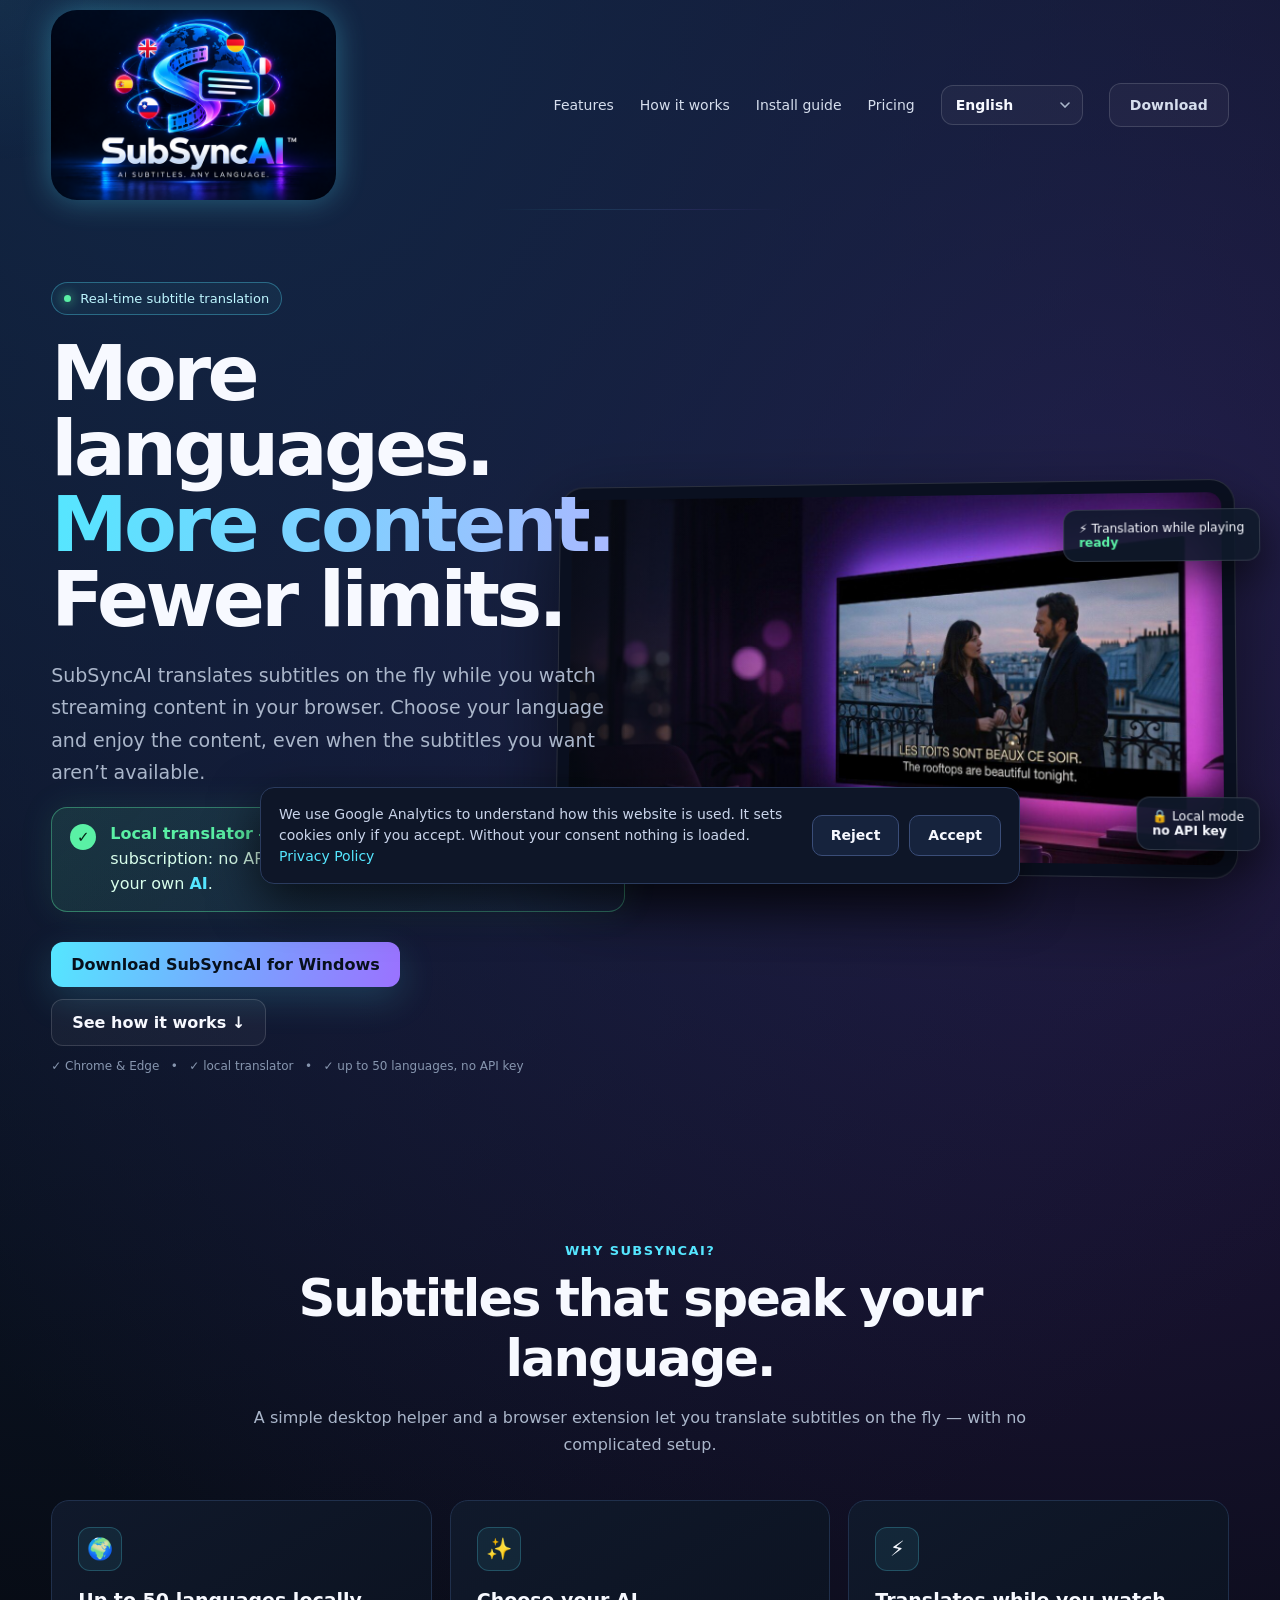
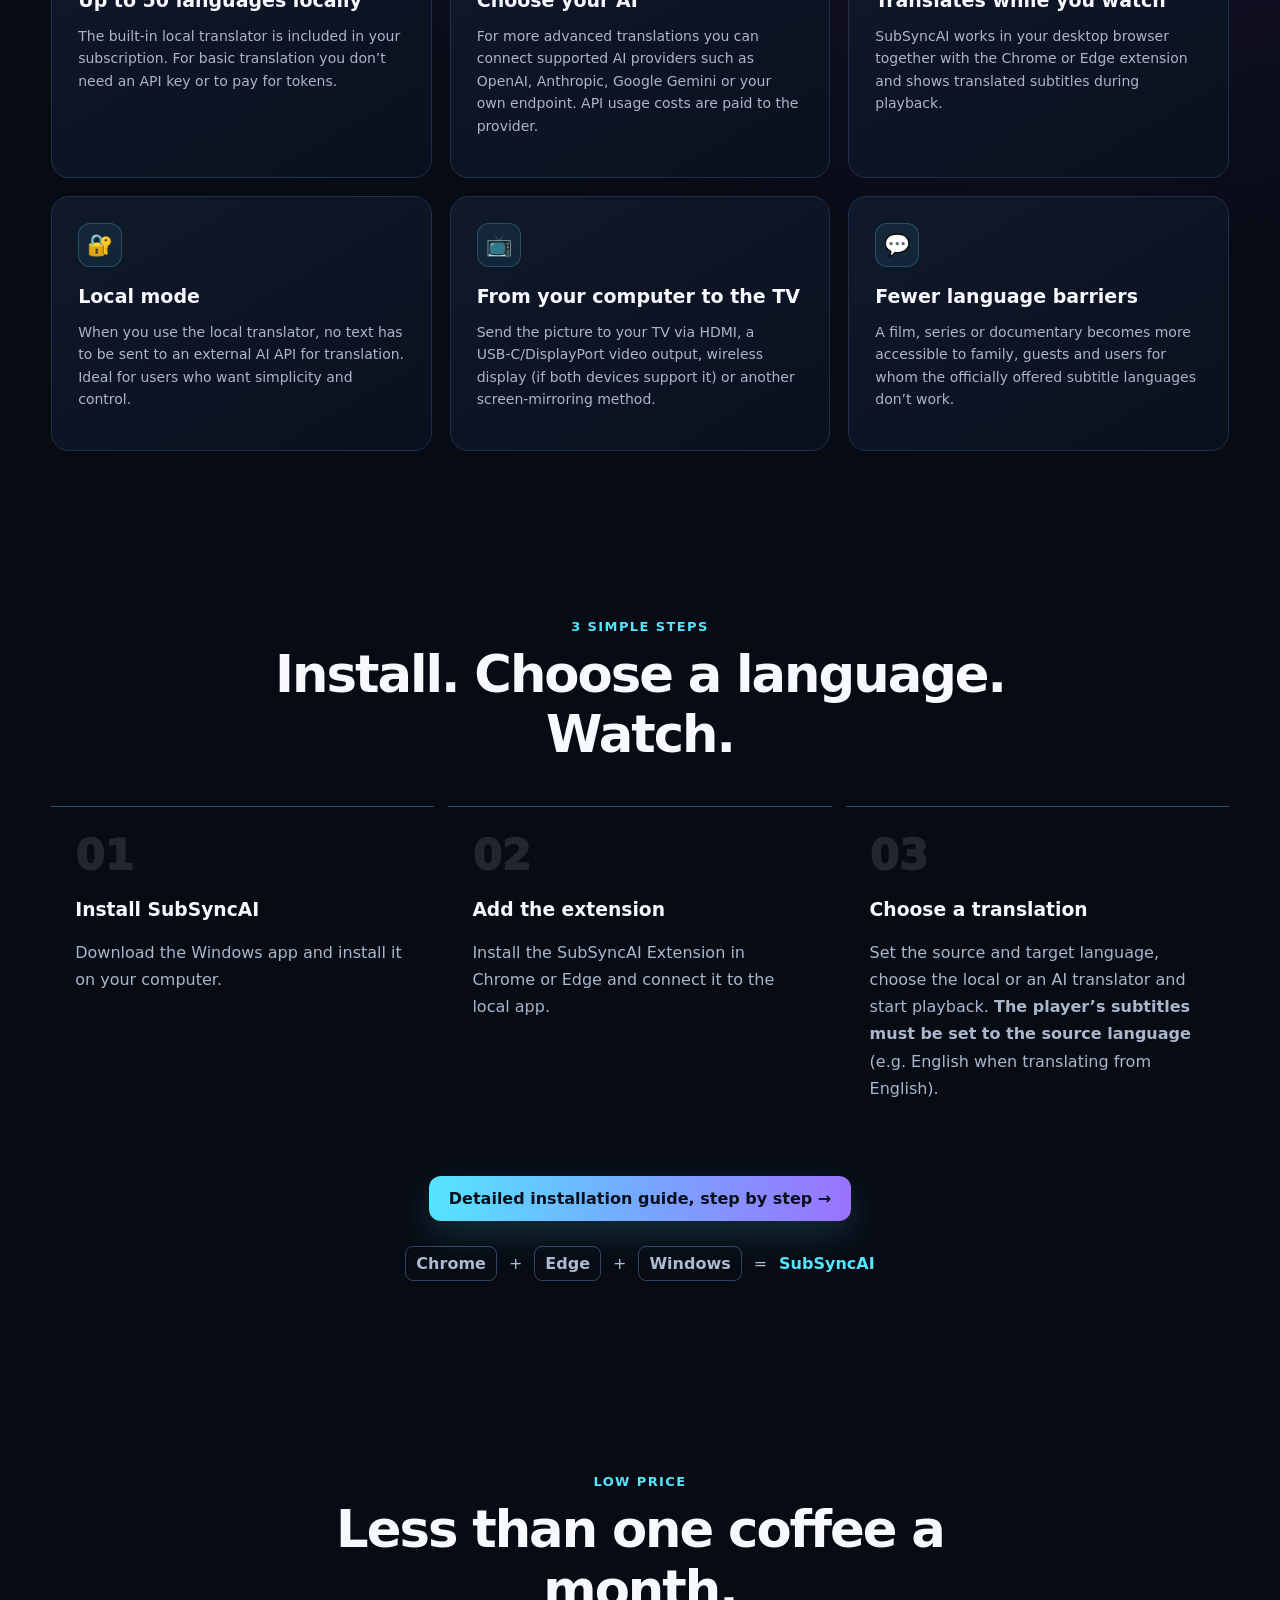
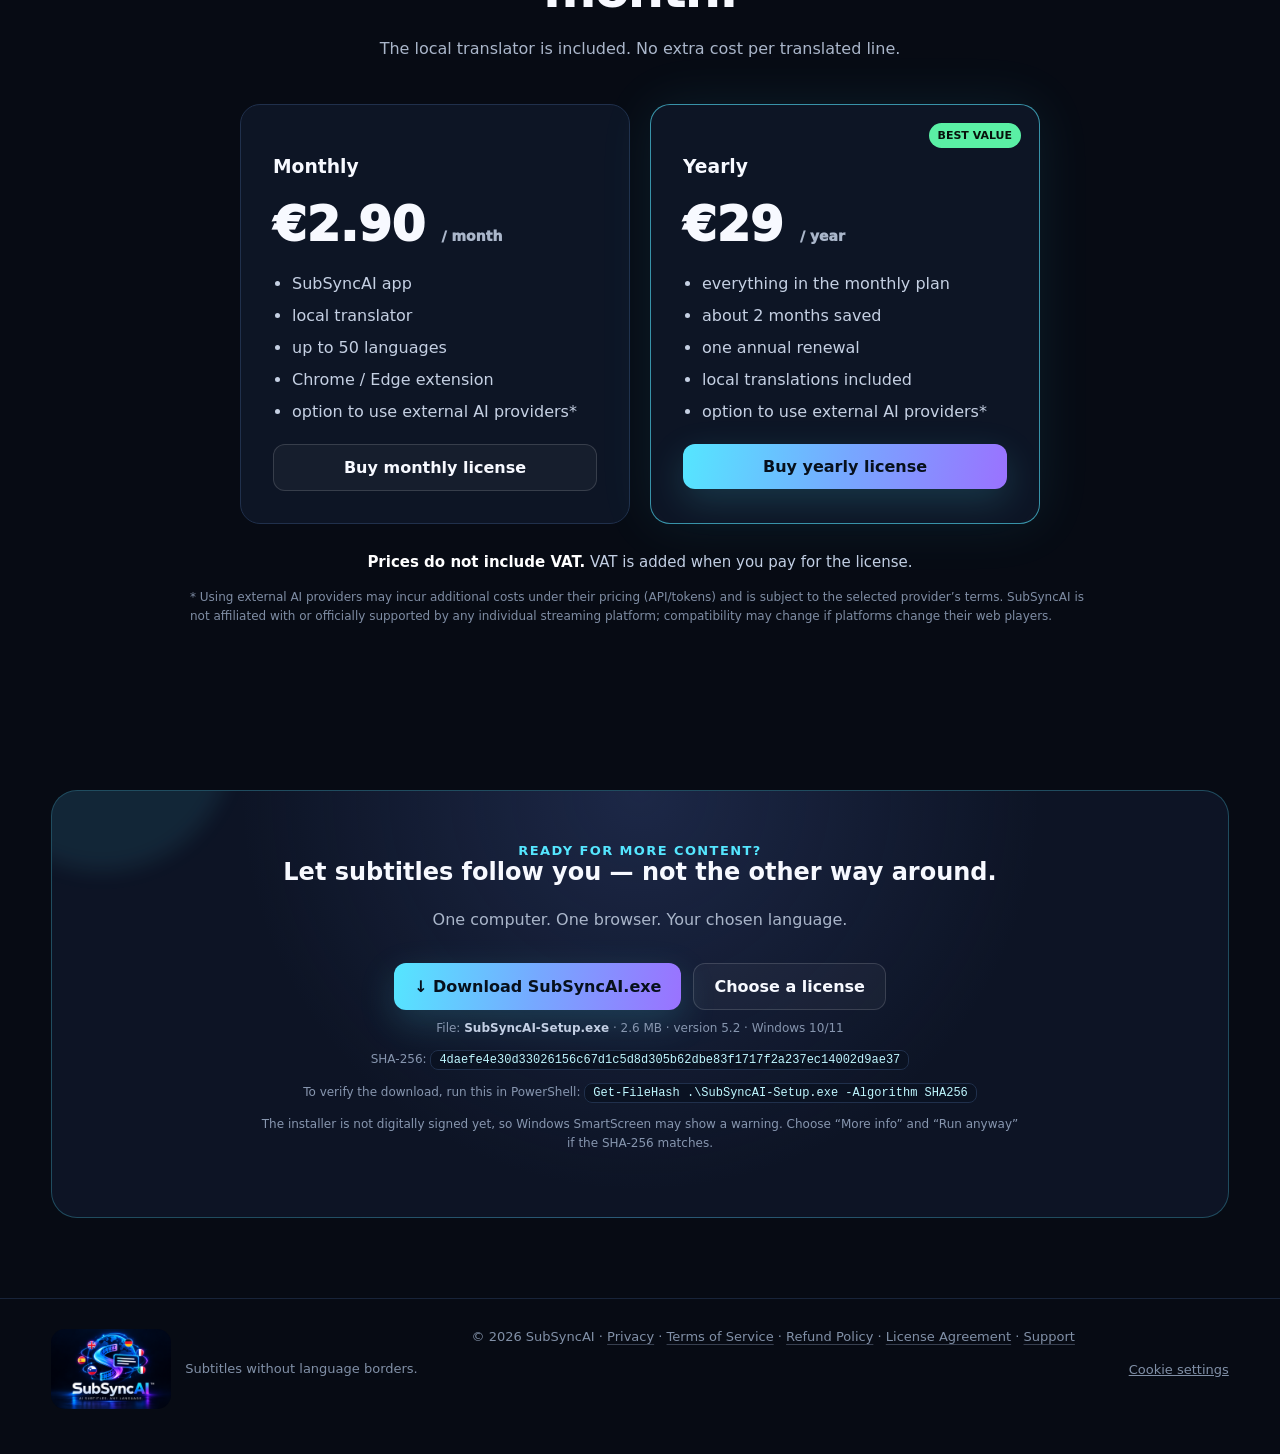
==== index.html @ 1dbec182 "Google Analytics" ====
<!doctype html>
<html lang="en">
<head>
<meta charset="utf-8"><meta name="viewport" content="width=device-width,initial-scale=1"><link rel="canonical" href="https://subsyncai.app/">
<title>SubSyncAI — Subtitles in your language. Instantly.</title>
<meta name="description" content="SubSyncAI translates subtitles while you watch in your browser. Local translator, 50 languages, optional AI providers, Chrome and Edge.">
<link rel="icon" type="image/png" sizes="48x48" href="images/favicon.png"><link rel="apple-touch-icon" href="images/apple-touch-icon.png"><meta property="og:type" content="website"><meta property="og:title" content="SubSyncAI — Subtitles in your language. Instantly."><meta property="og:image" content="https://subsyncai.app/images/og-image.png"><meta name="twitter:card" content="summary_large_image">
<link rel="stylesheet" href="assets/site.css"></head>
<body><div class="progress" id="progress"></div><div class="cursor-glow" id="cursorGlow"></div>
<div class="wrap"><nav class="nav"><a class="brand" href="#"><img class="mark logo-full" src="images/logo-nav.png" width="225" height="150" alt="SubSyncAI – AI subtitles. Any language."></a><div class="links"><a href="#features" data-i18n="nav_features">Features</a><a href="#how" data-i18n="nav_how">How it works</a><a href="install.html" data-i18n="nav_guide">Install guide</a><a href="#price" data-i18n="nav_price">Pricing</a><select id="lang" class="langsel" aria-label="Language"><option value="en">English</option></select><a class="btn" href="#download" data-i18n="nav_download">Download</a></div></nav></div>
<main><div class="wrap"><section class="hero"><div><div class="pill"><span class="dot"></span> <span data-i18n="pill">Real-time subtitle translation</span></div><h1 data-i18n="h1">More languages.<br><span class="grad">More content.</span><br>Fewer limits.</h1><p class="lead" data-i18n="lead">SubSyncAI translates subtitles on the fly while you watch streaming content in your browser. Choose your language and enjoy the content, even when the subtitles you want aren’t available.</p><div class="freebar"><span class="freeicon">✓</span><span data-i18n="hero_free"><b>Local translator — no extra cost.</b> Included in your subscription: no API key, no fee per translated line. Or use your own <em>AI</em>.</span></div><div class="actions"><a class="btn primary" href="https://download.subsyncai.app/SubSyncAI-Setup.exe" rel="noopener" data-i18n="hero_dl">Download SubSyncAI for Windows</a><a class="btn" href="#how" data-i18n="hero_how">See how it works ↓</a></div><div class="micro" data-i18n="micro1">✓ Chrome & Edge &nbsp; • &nbsp; ✓ local translator &nbsp; • &nbsp; ✓ up to 50 languages, no API key</div></div><div class="screen"><img class="heroimg" src="images/index_picture.jpg" width="1400" height="781" alt="A living room with a large TV showing a film with French subtitles and an English translation below them" data-i18n-alt="hero_img_alt" fetchpriority="high" decoding="async"><div class="float f1" data-i18n="f1">⚡ Translation while playing<br><b style="color:var(--green)">ready</b></div><div class="float f2" data-i18n="f2">🔒 Local mode<br><b>no API key</b></div></div></section></div>
<section class="section" id="features"><div class="wrap"><div class="center"><div class="eyebrow" data-i18n="feat_eyebrow">Why SubSyncAI?</div><h2 data-i18n="feat_h2">Subtitles that speak your language.</h2><p class="sub" data-i18n="feat_sub">A simple desktop helper and a browser extension let you translate subtitles on the fly — with no complicated setup.</p></div><div class="grid"><div class="card"><div class="icon">🌍</div><h3 data-i18n="c1_t">Up to 50 languages locally</h3><p data-i18n="c1_p">The built-in local translator is included in your subscription. For basic translation you don’t need an API key or to pay for tokens.</p></div><div class="card"><div class="icon">✨</div><h3 data-i18n="c2_t">Choose your AI</h3><p data-i18n="c2_p">For more advanced translations you can connect supported AI providers such as OpenAI, Anthropic, Google Gemini or your own endpoint. API usage costs are paid to the provider.</p></div><div class="card"><div class="icon">⚡</div><h3 data-i18n="c3_t">Translates while you watch</h3><p data-i18n="c3_p">SubSyncAI works in your desktop browser together with the Chrome or Edge extension and shows translated subtitles during playback.</p></div><div class="card"><div class="icon">🔐</div><h3 data-i18n="c4_t">Local mode</h3><p data-i18n="c4_p">When you use the local translator, no text has to be sent to an external AI API for translation. Ideal for users who want simplicity and control.</p></div><div class="card"><div class="icon">📺</div><h3 data-i18n="c5_t">From your computer to the TV</h3><p data-i18n="c5_p">Send the picture to your TV via HDMI, a USB‑C/DisplayPort video output, wireless display (if both devices support it) or another screen-mirroring method.</p></div><div class="card"><div class="icon">💬</div><h3 data-i18n="c6_t">Fewer language barriers</h3><p data-i18n="c6_p">A film, series or documentary becomes more accessible to family, guests and users for whom the officially offered subtitle languages don’t work.</p></div></div></div></section>
<section class="section" id="how"><div class="wrap"><div class="center"><div class="eyebrow" data-i18n="how_eyebrow">3 simple steps</div><h2 data-i18n="how_h2">Install. Choose a language. Watch.</h2></div><div class="steps"><div class="step"><div class="num">01</div><h3 data-i18n="s1_t">Install SubSyncAI</h3><p class="sub" data-i18n="s1_p">Download the Windows app and install it on your computer.</p></div><div class="step"><div class="num">02</div><h3 data-i18n="s2_t">Add the extension</h3><p class="sub" data-i18n="s2_p">Install the SubSyncAI Extension in Chrome or Edge and connect it to the local app.</p></div><div class="step"><div class="num">03</div><h3 data-i18n="s3_t">Choose a translation</h3><p class="sub" data-i18n="s3_p">Set the source and target language, choose the local or an AI translator and start playback. <b>The player’s subtitles must be set to the source language</b> (e.g. English when translating from English).</p></div></div><div class="center" style="margin-top:34px"><a class="btn primary" href="install.html" data-i18n="how_guide">Detailed installation guide, step by step →</a></div><div class="logo-row"><span class="mini-logo">Chrome</span><span>+</span><span class="mini-logo">Edge</span><span>+</span><span class="mini-logo">Windows</span><span>=</span><b style="color:var(--cyan)">SubSyncAI</b></div></div></section>
<section class="section" id="price"><div class="wrap"><div class="center"><div class="eyebrow" data-i18n="price_eyebrow">Low price</div><h2 data-i18n="price_h2">Less than one coffee a month.</h2><p class="sub" data-i18n="price_sub">The local translator is included. No extra cost per translated line.</p></div><div class="pricing"><div class="price"><h3 data-i18n="monthly">Monthly</h3><div class="amount" data-i18n="amt_m">€2.90 <small>/ month</small></div><ul><li data-i18n="li_app">SubSyncAI app</li><li data-i18n="li_local">local translator</li><li data-i18n="li_50">up to 50 languages</li><li data-i18n="li_ext">Chrome / Edge extension</li><li data-i18n="li_ai">option to use external AI providers*</li></ul><a class="btn" style="width:100%" href="https://subsyncai.lemonsqueezy.com/checkout/buy/ce95300b-350b-40b0-95d6-edd36568e374?discount=0" target="_blank" rel="noopener" data-i18n="buy_m">Buy monthly license</a></div><div class="price hot"><span class="badge" data-i18n="badge">BEST VALUE</span><h3 data-i18n="yearly">Yearly</h3><div class="amount" data-i18n="amt_y">€29 <small>/ year</small></div><ul><li data-i18n="li_all">everything in the monthly plan</li><li data-i18n="li_save">about 2 months saved</li><li data-i18n="li_renew">one annual renewal</li><li data-i18n="li_incl">local translations included</li><li data-i18n="li_ai">option to use external AI providers*</li></ul><a class="btn primary" style="width:100%" href="https://subsyncai.lemonsqueezy.com/checkout/buy/ce95300b-350b-40b0-95d6-edd36568e374?discount=0" target="_blank" rel="noopener" data-i18n="buy_y">Buy yearly license</a></div></div><p class="note vat" data-i18n="vat_note"><b>Prices do not include VAT.</b> VAT is added when you pay for the license.</p><p class="note" data-i18n="note">* Using external AI providers may incur additional costs under their pricing (API/tokens) and is subject to the selected provider’s terms. SubSyncAI is not affiliated with or officially supported by any individual streaming platform; compatibility may change if platforms change their web players.</p></div></section>
<div class="wrap" id="download"><section class="cta"><div class="eyebrow" data-i18n="cta_eyebrow">Ready for more content?</div><h2 data-i18n="cta_h2">Let subtitles follow you — not the other way around.</h2><p class="sub" data-i18n="cta_sub">One computer. One browser. Your chosen language.</p><div class="actions" style="justify-content:center"><a class="btn primary" href="https://download.subsyncai.app/SubSyncAI-Setup.exe" rel="noopener" data-i18n="cta_dl">↓ Download SubSyncAI.exe</a><a class="btn" href="#price" data-i18n="cta_lic">Choose a license</a></div><div class="dlinfo"><p class="micro" data-i18n="dl_file">File: <b>SubSyncAI-Setup.exe</b> · 2.6 MB · version 5.2 · Windows 10/11</p><p class="micro">SHA-256: <code id="sha256">4daefe4e30d33026156c67d1c5d8d305b62dbe83f1717f2a237ec14002d9ae37</code></p><p class="micro"><span data-i18n="dl_verify">To verify the download, run this in PowerShell:</span> <code>Get-FileHash .\SubSyncAI-Setup.exe -Algorithm SHA256</code></p><p class="micro" data-i18n="dl_warn">The installer is not digitally signed yet, so Windows SmartScreen may show a warning. Choose “More info” and “Run anyway” if the SHA-256 matches.</p></div></section></div></main>
<footer class="footer"><div class="wrap"><div><img src="images/logo-nav.png" width="120" height="80" alt="SubSyncAI" style="vertical-align:middle;border-radius:14px;margin-right:14px"><span data-i18n="foot_tag">Subtitles without language borders.</span></div><div data-i18n="foot_copy">© 2026 SubSyncAI · <a href="privacy.html">Privacy</a> · <a href="terms.html">Terms of Service</a> · <a href="refund.html">Refund Policy</a> · <a href="license.html">License Agreement</a> · <a href="mailto:support@subsyncai.app">Support</a></div></div></footer>
<script>
// Scroll reveals, page progress and subtle pointer parallax.
const revealTargets=document.querySelectorAll('.center,.card,.step,.price,.logo-row,.cta');
revealTargets.forEach((el,i)=>{el.classList.add('reveal');el.style.transitionDelay=((i%3)*80)+'ms'});
const io=new IntersectionObserver(entries=>entries.forEach(e=>{if(e.isIntersecting){e.target.classList.add('visible');io.unobserve(e.target)}}),{threshold:.12});
revealTargets.forEach(el=>io.observe(el));
const progress=document.getElementById('progress');
addEventListener('scroll',()=>{const max=document.documentElement.scrollHeight-innerHeight;progress.style.width=(max?scrollY/max*100:0)+'%'},{passive:true});
const glow=document.getElementById('cursorGlow');
addEventListener('pointermove',e=>{glow.style.left=e.clientX+'px';glow.style.top=e.clientY+'px'},{passive:true});
const screen=document.querySelector('.screen');
if(matchMedia('(pointer:fine)').matches){screen.addEventListener('pointermove',e=>{const r=screen.getBoundingClientRect(),x=(e.clientX-r.left)/r.width-.5,y=(e.clientY-r.top)/r.height-.5;screen.style.animation='none';screen.style.transform=`perspective(1000px) rotateY(${x*7-2}deg) rotateX(${-y*5+1}deg) translateY(-4px)`});screen.addEventListener('pointerleave',()=>{screen.style.transform='';screen.style.animation=''})}
</script>
<script src="assets/i18n-index.js"></script>
<script src="assets/i18n.js"></script><script src="assets/analytics.js" defer></script></body></html>
---- assets/site.css ----
:root{--bg:#070b14;--panel:#0e1628;--text:#f7f9ff;--muted:#aab6ca;--cyan:#55e6ff;--violet:#9a72ff;--green:#5af0a5;--line:#20304c;--shadow:0 30px 80px #0008}*{box-sizing:border-box}html{scroll-behavior:smooth}body{margin:0;font-family:Inter,ui-sans-serif,system-ui,-apple-system,Segoe UI,Arial;background:radial-gradient(circle at 15% 0,#122746 0,transparent 35%),radial-gradient(circle at 85% 12%,#29194b 0,transparent 32%),var(--bg);color:var(--text)}a{text-decoration:none;color:inherit}.wrap{width:min(1180px,92%);margin:auto}.nav{height:78px;display:flex;align-items:center;justify-content:space-between}.brand{display:flex;gap:14px;align-items:center;font-weight:900;font-size:34px}.mark{width:42px;height:42px;border-radius:13px;background:linear-gradient(135deg,var(--cyan),var(--violet));display:grid;place-items:center;color:#07101c;font-weight:1000;box-shadow:0 0 30px #55e6ff55}.links{display:flex;gap:26px;align-items:center;color:#d6deed;font-size:14px}.btn{display:inline-flex;align-items:center;justify-content:center;padding:13px 20px;border-radius:12px;border:1px solid #ffffff24;font-weight:800;background:#ffffff0a}.btn.primary{border:0;background:linear-gradient(100deg,var(--cyan),#76a8ff,var(--violet));color:#07101c;box-shadow:0 12px 36px #55e6ff2b}.hero{padding:72px 0 86px;display:grid;grid-template-columns:1.03fr .97fr;gap:64px;align-items:center}.pill{display:inline-flex;gap:9px;align-items:center;border:1px solid #55e6ff55;background:#55e6ff0d;color:#bff7ff;padding:8px 12px;border-radius:999px;font-size:13px}.dot{width:7px;height:7px;background:var(--green);border-radius:50%;box-shadow:0 0 12px var(--green)}h1{font-size:clamp(44px,6vw,78px);line-height:.98;letter-spacing:-3.6px;margin:21px 0 22px}.grad{background:linear-gradient(90deg,var(--cyan),#a9b9ff,var(--violet));-webkit-background-clip:text;color:transparent}.lead{font-size:19px;line-height:1.7;color:var(--muted);max-width:650px}.actions{display:flex;gap:12px;margin-top:30px;flex-wrap:wrap}.micro{font-size:12px;color:#8796af;margin-top:13px}.screen{position:relative;border:1px solid #ffffff22;background:#0a1020;border-radius:24px;padding:12px;box-shadow:var(--shadow);transform:perspective(1000px) rotateY(-4deg) rotateX(2deg)}.tv{aspect-ratio:16/10;border-radius:15px;overflow:hidden;position:relative;background:linear-gradient(160deg,#10223c,#392c54 55%,#101624);display:flex;align-items:center;justify-content:center}.scene{position:absolute;inset:0;background:radial-gradient(circle at 70% 28%,#ffc47c55,transparent 12%),linear-gradient(0deg,#05070aaa,transparent 60%)}.mountains{position:absolute;bottom:0;width:100%;height:55%;clip-path:polygon(0 80%,18% 40%,32% 65%,48% 18%,64% 67%,82% 30%,100% 65%,100% 100%,0 100%);background:linear-gradient(#5f7090,#152033)}.subtitle{position:absolute;bottom:55px;left:8%;right:8%;text-align:center;font-weight:850;font-size:clamp(16px,2.2vw,26px);text-shadow:0 2px 8px #000;background:#000b;padding:9px 14px;border-radius:9px}.langchips{position:absolute;top:18px;left:18px;display:flex;gap:7px;flex-wrap:wrap}.chip{padding:7px 9px;background:#07101ddd;border:1px solid #ffffff22;border-radius:9px;font-size:12px}.float{position:absolute;background:#101a2bea;border:1px solid #ffffff22;border-radius:13px;padding:11px 14px;box-shadow:0 15px 40px #0008;font-size:12px}.f1{right:-25px;top:28px}.f2{left:-28px;bottom:34px}.section{padding:84px 0}.center{text-align:center;max-width:790px;margin:auto}.eyebrow{color:var(--cyan);font-weight:850;font-size:13px;letter-spacing:1.4px;text-transform:uppercase}.section h2{font-size:clamp(34px,4vw,52px);letter-spacing:-2px;margin:10px 0 14px}.sub{color:var(--muted);line-height:1.7}.grid{display:grid;grid-template-columns:repeat(3,1fr);gap:18px;margin-top:42px}.card{border:1px solid var(--line);background:linear-gradient(150deg,#10192b,#0a101d);padding:26px;border-radius:18px}.icon{width:44px;height:44px;border-radius:12px;background:#55e6ff12;border:1px solid #55e6ff3a;display:grid;place-items:center;font-size:21px}.card h3{margin:18px 0 9px;font-size:19px}.card p{color:var(--muted);line-height:1.6;font-size:14px}.steps{display:grid;grid-template-columns:repeat(3,1fr);gap:14px;margin-top:42px}.step{padding:24px;border-top:1px solid #334666}.num{font-size:42px;font-weight:950;color:#ffffff1d}.pricing{display:grid;grid-template-columns:1fr 1fr;gap:20px;max-width:800px;margin:42px auto 0}.price{padding:32px;border-radius:20px;border:1px solid var(--line);background:#0d1525;position:relative}.price.hot{border-color:#55e6ff99;box-shadow:0 0 55px #55e6ff16}.badge{position:absolute;right:18px;top:18px;background:var(--green);color:#07110b;font-size:11px;font-weight:900;padding:6px 9px;border-radius:999px}.amount{font-size:48px;font-weight:950;margin:17px 0 3px}.amount small{font-size:14px;color:var(--muted)}ul{padding-left:19px;color:#c5d0e3;line-height:2}.cta{margin:80px auto;padding:52px;border-radius:26px;text-align:center;border:1px solid #55e6ff44;background:radial-gradient(circle at 50% 0,#3b4f8b55,transparent 55%),#0d1425}.cta h2{margin-top:0}.note{font-size:12px;color:#7f8da4;line-height:1.6;max-width:900px;margin:30px auto 0}.footer{border-top:1px solid #18243a;padding:30px 0 45px;color:#8190a7;font-size:13px}.footer .wrap{display:flex;justify-content:space-between;gap:20px;flex-wrap:wrap}.logo-row{display:flex;justify-content:center;gap:12px;align-items:center;margin:25px 0;color:#aebbd0}.mini-logo{font-weight:900;border:1px solid #31435e;border-radius:8px;padding:7px 10px}@media(max-width:850px){.links a:not(.btn){display:none}.hero{grid-template-columns:1fr;padding-top:40px}.screen{transform:none}.grid,.steps{grid-template-columns:1fr}.pricing{grid-template-columns:1fr}.f1,.f2{display:none}h1{letter-spacing:-2.5px}.cta{padding:35px 20px}}

.nav{height:210px}img.mark{width:144px;height:144px;border-radius:32px;background:#000514;object-fit:cover;display:block}
.langsel{appearance:none;-webkit-appearance:none;background:#ffffff0a url("data:image/svg+xml,%3Csvg xmlns='http://www.w3.org/2000/svg' width='10' height='6' viewBox='0 0 10 6'%3E%3Cpath d='M1 1l4 4 4-4' fill='none' stroke='%23aab6ca' stroke-width='1.6' stroke-linecap='round'/%3E%3C/svg%3E") no-repeat right 12px center;color:var(--text);border:1px solid #ffffff24;border-radius:12px;padding:11px 32px 11px 14px;font:inherit;font-weight:700;font-size:14px;cursor:pointer;transition:border-color .22s ease}.langsel:hover,.langsel:focus-visible{border-color:#55e6ff77;outline:none}.langsel option{background:#0e1628;color:#f7f9ff}.footer a{text-decoration:underline;text-decoration-color:#8190a766;text-underline-offset:3px}.footer a:hover{color:#dce7f8}@media(max-width:850px){.links{gap:12px}.nav{height:150px}img.mark{width:112px;height:112px;border-radius:26px}}
img.mark.logo-full{width:auto;height:190px;border-radius:26px}
.freebar{display:flex;gap:14px;align-items:flex-start;max-width:600px;margin:0 0 26px;padding:14px 18px;border-radius:16px;border:1px solid #5af0a566;background:linear-gradient(135deg,#5af0a51f,#55e6ff0d);box-shadow:0 0 34px #5af0a51a;color:#d9ffec;font-size:16px;line-height:1.55}.freebar b{color:var(--green);font-weight:900}.freebar em{font-style:normal;font-weight:800;color:var(--cyan)}.freeicon{flex:none;width:26px;height:26px;border-radius:50%;display:grid;place-items:center;background:var(--green);color:#052415;font-weight:900;font-size:15px;margin-top:2px}
/* Motion & interaction */
body{overflow-x:hidden}.nav{position:relative;z-index:20}.nav:after{content:"";position:absolute;left:0;right:0;bottom:0;height:1px;background:linear-gradient(90deg,transparent,#55e6ff55,#9a72ff55,transparent);transform:scaleX(.25);opacity:.35;transition:.5s}.nav:hover:after{transform:scaleX(1);opacity:1}
.mark{animation:logoPulse 4s ease-in-out infinite}.dot{animation:dotPulse 1.7s ease-in-out infinite}.grad{background-size:200% 100%;animation:gradientFlow 5s linear infinite}.btn{position:relative;overflow:hidden;transition:transform .22s ease,border-color .22s ease,box-shadow .22s ease}.btn:hover{transform:translateY(-3px);border-color:#55e6ff77;box-shadow:0 12px 28px #0005}.btn.primary:hover{box-shadow:0 16px 42px #55e6ff44}.btn:after{content:"";position:absolute;top:-80%;left:-50%;width:35%;height:260%;background:linear-gradient(90deg,transparent,#fff7,transparent);transform:rotate(20deg) translateX(-250%)}.btn:hover:after{animation:shine .75s ease}
.screen{animation:screenFloat 6s ease-in-out infinite;transition:transform .25s ease}.float{animation:floatCard 4s ease-in-out infinite}.f2{animation-delay:-2s}.chip{animation:chipGlow 5s ease-in-out infinite}.chip:nth-child(2){animation-delay:-1.2s}.chip:nth-child(3){animation-delay:-2.4s}.chip:nth-child(4){animation-delay:-3.6s}.subtitle:after{content:"|";color:var(--cyan);margin-left:5px;animation:blink .8s steps(1) infinite}
.card,.step,.price{transition:transform .28s ease,border-color .28s ease,box-shadow .28s ease,background .28s ease}.card:hover{transform:translateY(-8px);border-color:#55e6ff66;box-shadow:0 20px 50px #0005;background:linear-gradient(150deg,#132139,#0b1220)}.card:hover .icon{transform:rotate(-5deg) scale(1.1);box-shadow:0 0 25px #55e6ff2f}.icon{transition:.28s}.step:hover{transform:translateY(-5px);border-color:var(--cyan)}.price:hover{transform:translateY(-7px);box-shadow:0 22px 60px #0006}.price.hot:hover{box-shadow:0 22px 65px #55e6ff20}.badge{animation:badgePulse 2.4s ease-in-out infinite}.mini-logo{transition:.25s}.mini-logo:hover{transform:translateY(-3px);border-color:var(--cyan);color:#fff}.cta{position:relative;overflow:hidden}.cta:before{content:"";position:absolute;width:260px;height:260px;border-radius:50%;background:#55e6ff16;filter:blur(10px);top:-180px;left:-80px;animation:orb 8s ease-in-out infinite}.cta>*{position:relative;z-index:1}
.reveal{opacity:0;transform:translateY(28px);transition:opacity .7s ease,transform .7s cubic-bezier(.2,.8,.2,1)}.reveal.visible{opacity:1;transform:none}.progress{position:fixed;left:0;top:0;height:3px;width:0;background:linear-gradient(90deg,var(--cyan),var(--violet));z-index:100;box-shadow:0 0 15px #55e6ff88}.cursor-glow{position:fixed;width:360px;height:360px;border-radius:50%;pointer-events:none;z-index:-1;background:radial-gradient(circle,#55e6ff0d,transparent 65%);transform:translate(-50%,-50%);transition:opacity .3s}
@keyframes logoPulse{0%,100%{box-shadow:0 0 25px #55e6ff44}50%{box-shadow:0 0 45px #9a72ff66;transform:translateY(-2px)}}@keyframes dotPulse{50%{transform:scale(1.5);box-shadow:0 0 22px var(--green)}}@keyframes gradientFlow{to{background-position:200% 0}}@keyframes shine{to{transform:rotate(20deg) translateX(650%)}}@keyframes screenFloat{0%,100%{transform:perspective(1000px) rotateY(-4deg) rotateX(2deg) translateY(0)}50%{transform:perspective(1000px) rotateY(-2deg) rotateX(1deg) translateY(-10px)}}@keyframes floatCard{0%,100%{transform:translateY(0)}50%{transform:translateY(-8px)}}@keyframes chipGlow{50%{border-color:#55e6ff66;box-shadow:0 0 18px #55e6ff18}}@keyframes blink{50%{opacity:0}}@keyframes badgePulse{50%{transform:scale(1.04);box-shadow:0 0 22px #5af0a544}}@keyframes orb{50%{transform:translate(850px,90px) scale(1.4)}}
@media(prefers-reduced-motion:reduce){*,*:before,*:after{animation:none!important;transition:none!important;scroll-behavior:auto!important}.reveal{opacity:1;transform:none}.cursor-glow{display:none}}
@media(max-width:850px){.screen{animation:none}.cursor-glow{display:none}}
@media(max-width:850px){img.mark.logo-full{width:auto;height:112px;border-radius:20px}}

dialog.pop{border:1px solid #55e6ff55;border-radius:24px;background:linear-gradient(160deg,#132139,#0b1220);color:var(--text);padding:36px 34px 28px;width:min(440px,calc(100% - 32px));text-align:center;box-shadow:0 30px 90px #000a,0 0 60px #55e6ff1f;overflow:visible}
dialog.pop::backdrop{background:#030610b8;backdrop-filter:blur(5px)}
dialog.pop[open]{animation:popIn .25s ease}
@keyframes popIn{from{opacity:0;transform:translateY(14px) scale(.97)}}
.pop-icon{font-size:42px;line-height:1;margin-bottom:10px}
dialog.pop h3{font-size:30px;letter-spacing:-.8px;margin:0 0 12px;background:linear-gradient(90deg,var(--cyan),#a9b9ff,var(--violet));-webkit-background-clip:text;background-clip:text;color:transparent}
dialog.pop p{color:#c9d4e8;line-height:1.65;margin:0 0 20px}
dialog.pop .btn{width:100%}
dialog.pop .btn:not(.primary){margin-top:10px}
.pop-sup{margin:18px 0 0!important;font-size:14px;color:var(--muted)}
.pop-sup a{color:var(--cyan);text-decoration:underline;text-underline-offset:3px}
.pop-x{position:absolute;right:14px;top:10px;width:36px;height:36px;border-radius:50%;border:0;background:#ffffff0f;color:#cdd8ec;font-size:24px;line-height:1;cursor:pointer}
.pop-x:hover{background:#ffffff1f;color:#fff}
dialog.pop button.btn{color:var(--text);font:inherit;font-weight:800;cursor:pointer}
.dlinfo{max-width:760px;margin:6px auto 0}
.dlinfo .micro{margin-top:9px;line-height:1.6}
.dlinfo b{color:#c3cfe4}
.dlinfo code{font-family:ui-monospace,SFMono-Regular,Consolas,"Liberation Mono",monospace;font-size:12px;background:#0a1222;border:1px solid var(--line);border-radius:8px;padding:2px 8px;color:#bff7ff;word-break:break-all;overflow-wrap:anywhere}
@media(max-width:520px){.nav{height:112px}img.mark.logo-full{height:68px;border-radius:14px}.links{gap:8px}.langsel{padding:9px 28px 9px 11px;font-size:13px;background-position:right 9px center}.links .btn{padding:10px 13px;font-size:13px}}
@media(max-width:520px){.logo-row{flex-wrap:wrap;gap:8px 10px}}
.note.vat{font-size:15px;color:#c3cfe4;text-align:center;margin:26px auto 0}.note.vat b{color:#fff}.note.vat+.note{margin-top:14px}
.screen .heroimg{display:block;width:100%;height:auto;border-radius:14px;aspect-ratio:1400/781;object-fit:cover}
.f2{left:auto;right:-22px;bottom:26px}
@media(min-width:851px){.hero>div:first-child{position:relative;z-index:2}.screen{z-index:1;margin-left:-140px}.screen::after{content:"";position:absolute;inset:12px;border-radius:14px;pointer-events:none;background:linear-gradient(90deg,#070b14d9 0,#070b1488 16%,#070b1400 42%)}}
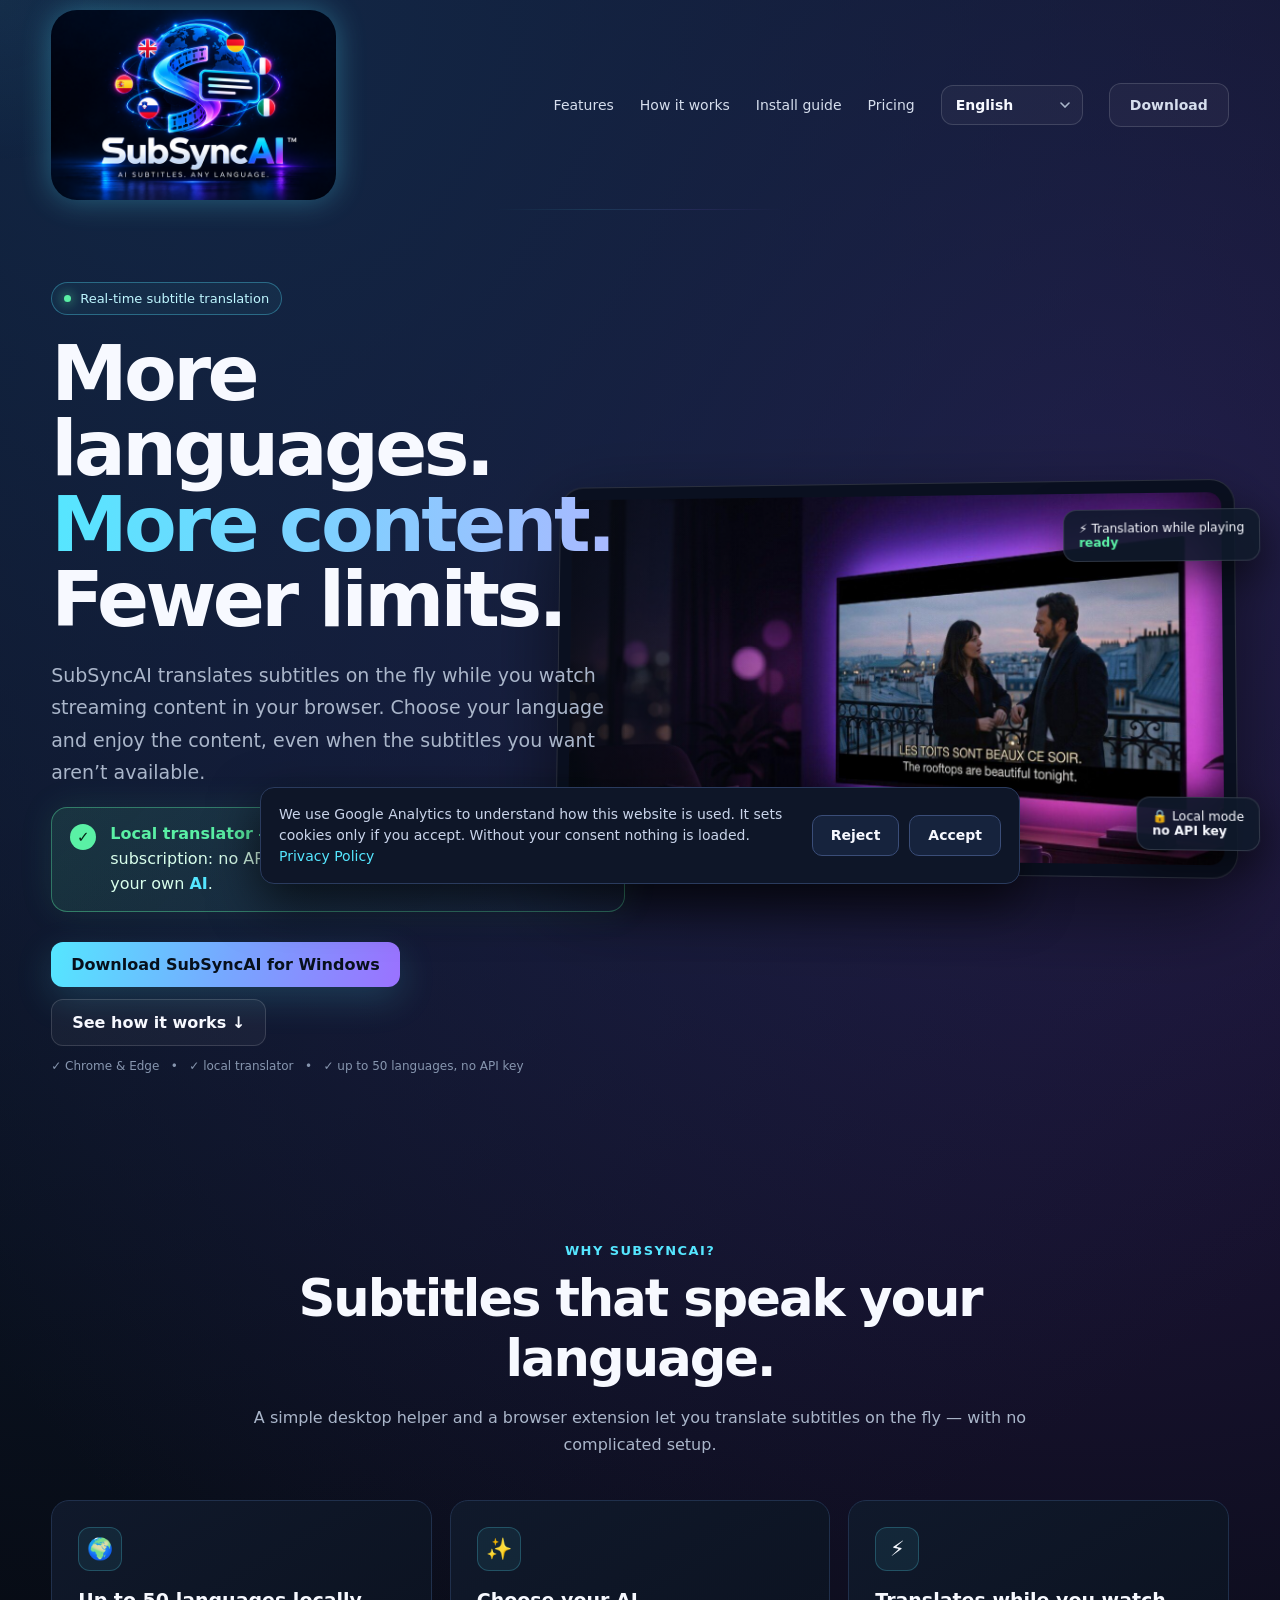
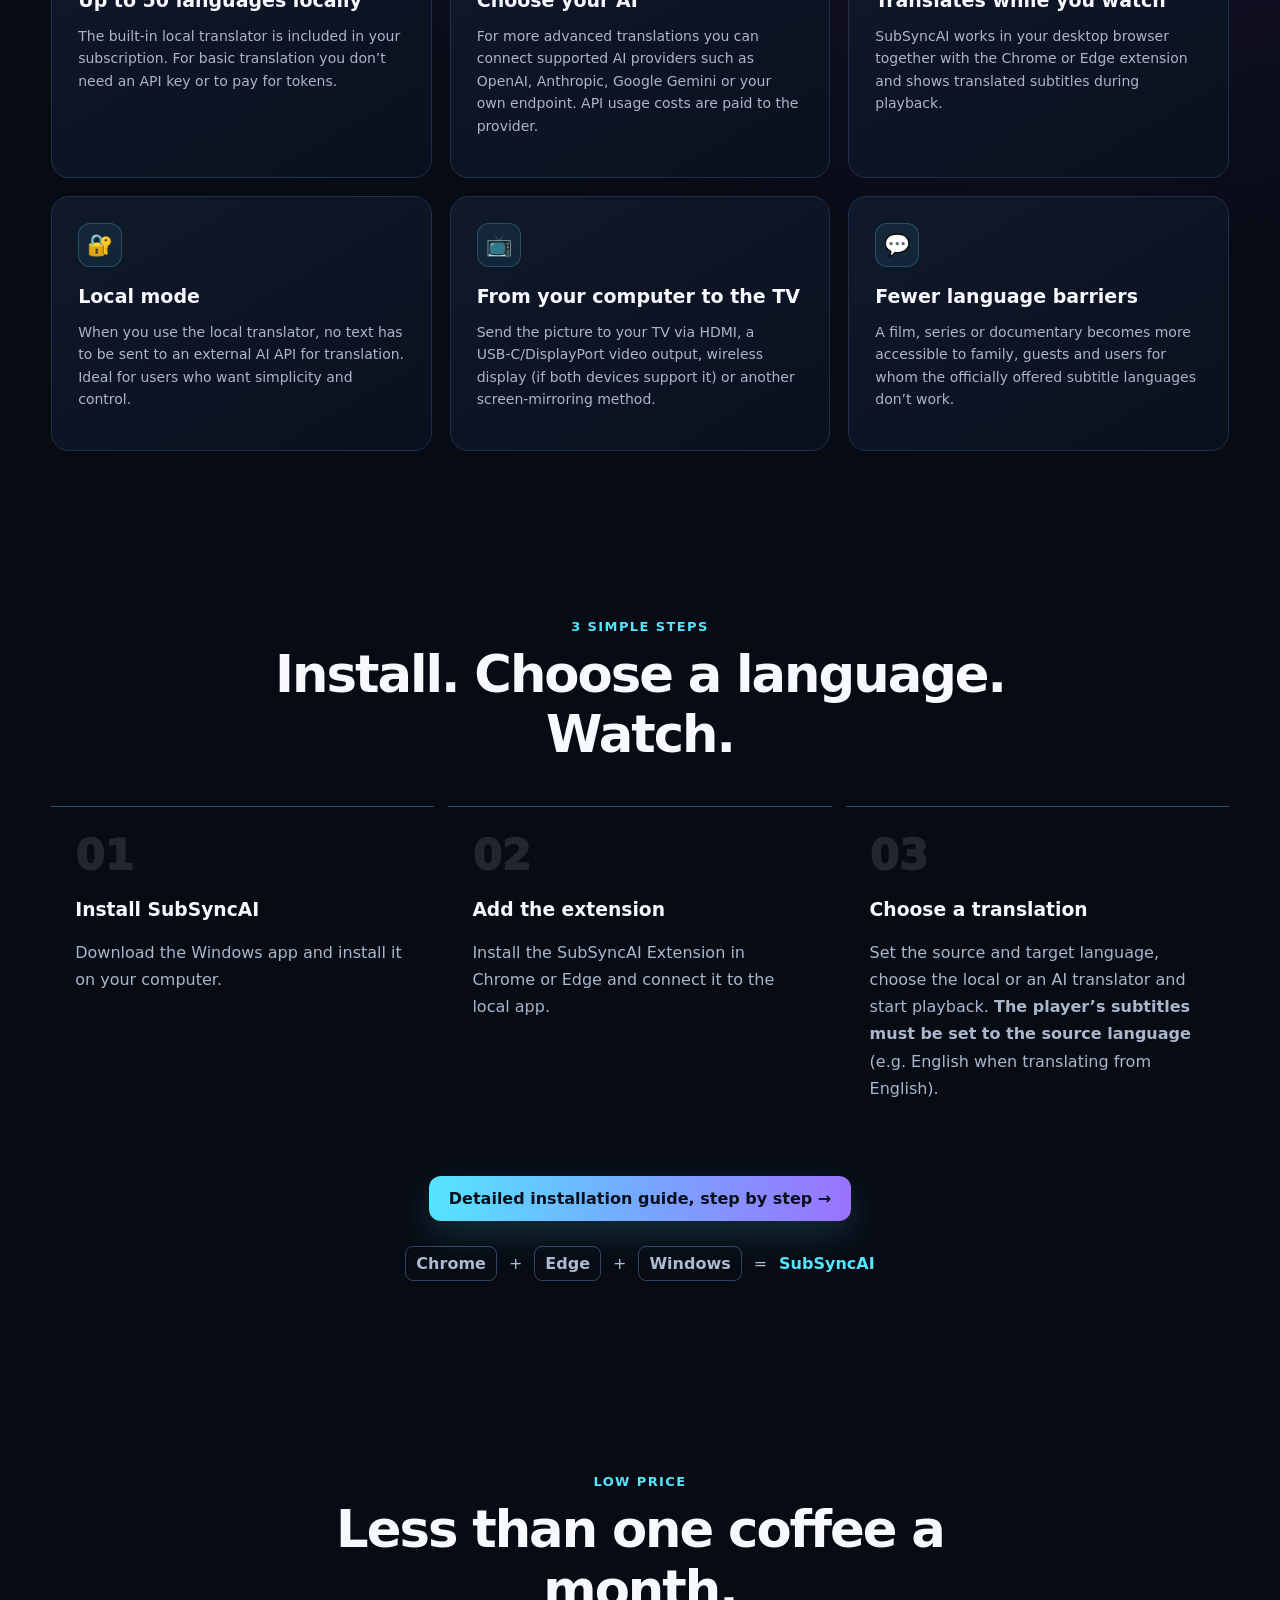
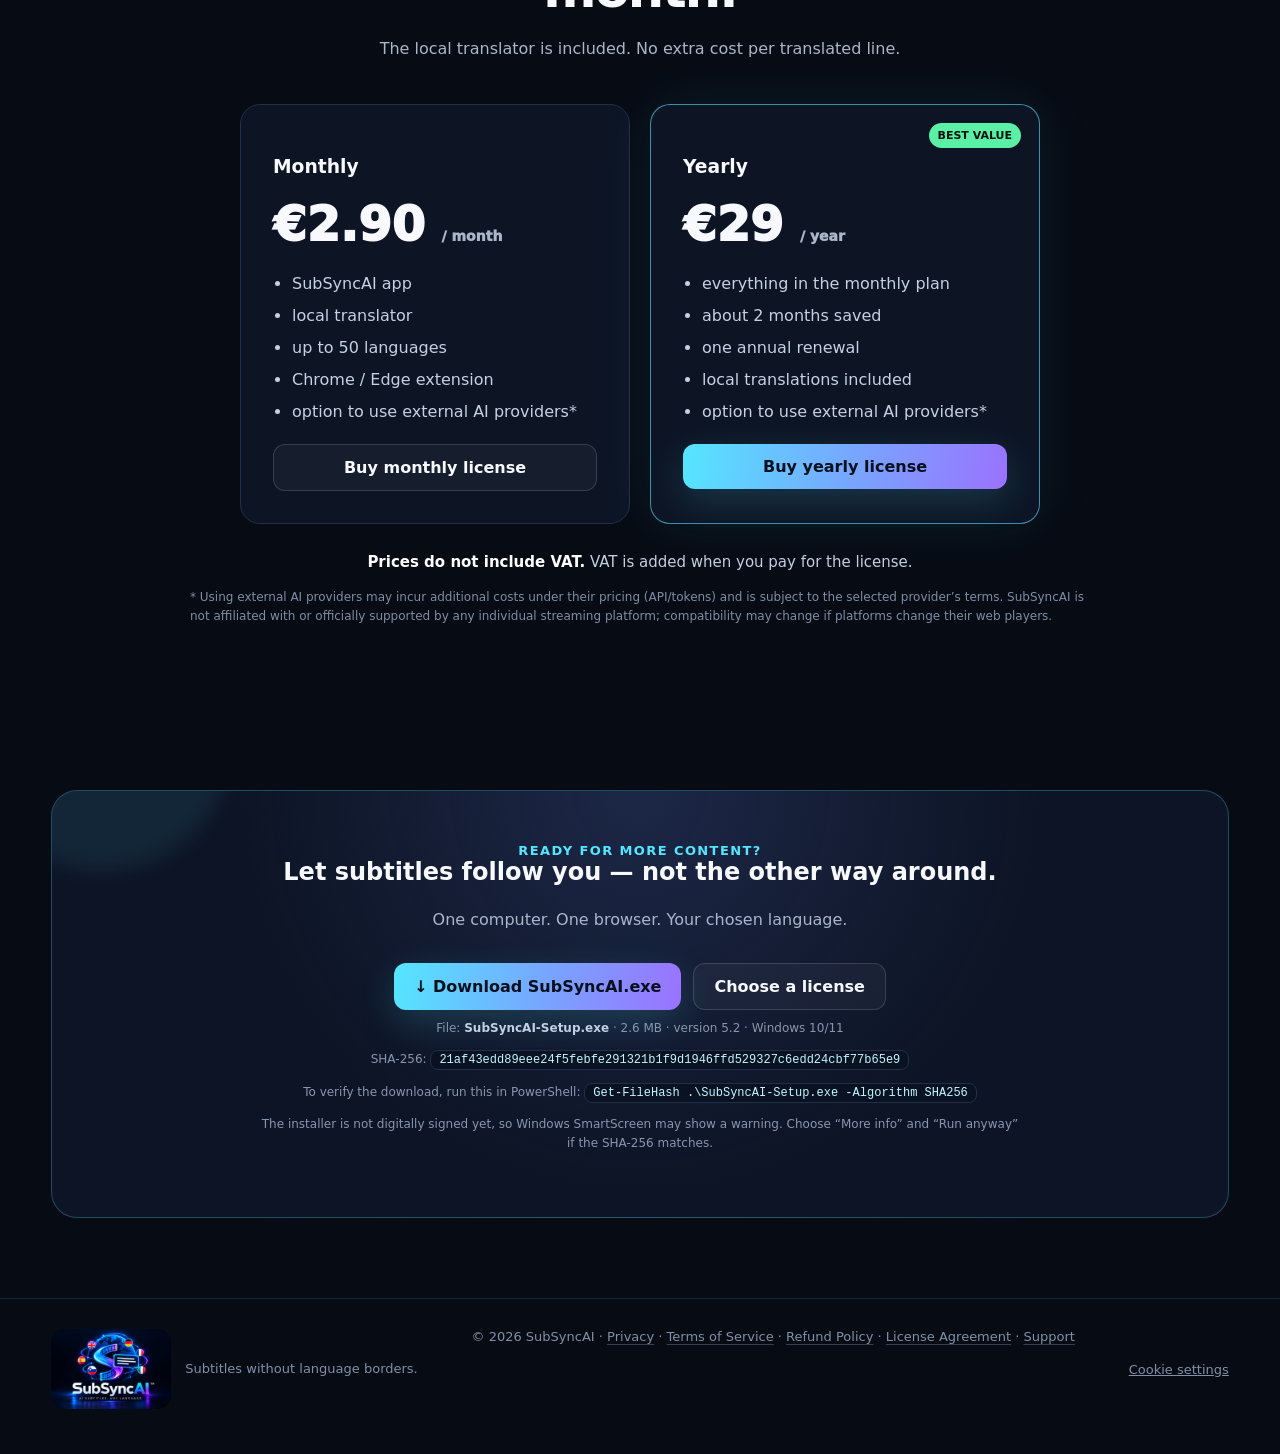
==== commit e6c108a0: "New SHA" ====
--- a/index.html
+++ b/index.html
@@ -12,20 +12,8 @@
 <section class="section" id="features"><div class="wrap"><div class="center"><div class="eyebrow" data-i18n="feat_eyebrow">Why SubSyncAI?</div><h2 data-i18n="feat_h2">Subtitles that speak your language.</h2><p class="sub" data-i18n="feat_sub">A simple desktop helper and a browser extension let you translate subtitles on the fly — with no complicated setup.</p></div><div class="grid"><div class="card"><div class="icon">🌍</div><h3 data-i18n="c1_t">Up to 50 languages locally</h3><p data-i18n="c1_p">The built-in local translator is included in your subscription. For basic translation you don’t need an API key or to pay for tokens.</p></div><div class="card"><div class="icon">✨</div><h3 data-i18n="c2_t">Choose your AI</h3><p data-i18n="c2_p">For more advanced translations you can connect supported AI providers such as OpenAI, Anthropic, Google Gemini or your own endpoint. API usage costs are paid to the provider.</p></div><div class="card"><div class="icon">⚡</div><h3 data-i18n="c3_t">Translates while you watch</h3><p data-i18n="c3_p">SubSyncAI works in your desktop browser together with the Chrome or Edge extension and shows translated subtitles during playback.</p></div><div class="card"><div class="icon">🔐</div><h3 data-i18n="c4_t">Local mode</h3><p data-i18n="c4_p">When you use the local translator, no text has to be sent to an external AI API for translation. Ideal for users who want simplicity and control.</p></div><div class="card"><div class="icon">📺</div><h3 data-i18n="c5_t">From your computer to the TV</h3><p data-i18n="c5_p">Send the picture to your TV via HDMI, a USB‑C/DisplayPort video output, wireless display (if both devices support it) or another screen-mirroring method.</p></div><div class="card"><div class="icon">💬</div><h3 data-i18n="c6_t">Fewer language barriers</h3><p data-i18n="c6_p">A film, series or documentary becomes more accessible to family, guests and users for whom the officially offered subtitle languages don’t work.</p></div></div></div></section>
 <section class="section" id="how"><div class="wrap"><div class="center"><div class="eyebrow" data-i18n="how_eyebrow">3 simple steps</div><h2 data-i18n="how_h2">Install. Choose a language. Watch.</h2></div><div class="steps"><div class="step"><div class="num">01</div><h3 data-i18n="s1_t">Install SubSyncAI</h3><p class="sub" data-i18n="s1_p">Download the Windows app and install it on your computer.</p></div><div class="step"><div class="num">02</div><h3 data-i18n="s2_t">Add the extension</h3><p class="sub" data-i18n="s2_p">Install the SubSyncAI Extension in Chrome or Edge and connect it to the local app.</p></div><div class="step"><div class="num">03</div><h3 data-i18n="s3_t">Choose a translation</h3><p class="sub" data-i18n="s3_p">Set the source and target language, choose the local or an AI translator and start playback. <b>The player’s subtitles must be set to the source language</b> (e.g. English when translating from English).</p></div></div><div class="center" style="margin-top:34px"><a class="btn primary" href="install.html" data-i18n="how_guide">Detailed installation guide, step by step →</a></div><div class="logo-row"><span class="mini-logo">Chrome</span><span>+</span><span class="mini-logo">Edge</span><span>+</span><span class="mini-logo">Windows</span><span>=</span><b style="color:var(--cyan)">SubSyncAI</b></div></div></section>
 <section class="section" id="price"><div class="wrap"><div class="center"><div class="eyebrow" data-i18n="price_eyebrow">Low price</div><h2 data-i18n="price_h2">Less than one coffee a month.</h2><p class="sub" data-i18n="price_sub">The local translator is included. No extra cost per translated line.</p></div><div class="pricing"><div class="price"><h3 data-i18n="monthly">Monthly</h3><div class="amount" data-i18n="amt_m">€2.90 <small>/ month</small></div><ul><li data-i18n="li_app">SubSyncAI app</li><li data-i18n="li_local">local translator</li><li data-i18n="li_50">up to 50 languages</li><li data-i18n="li_ext">Chrome / Edge extension</li><li data-i18n="li_ai">option to use external AI providers*</li></ul><a class="btn" style="width:100%" href="https://subsyncai.lemonsqueezy.com/checkout/buy/ce95300b-350b-40b0-95d6-edd36568e374?discount=0" target="_blank" rel="noopener" data-i18n="buy_m">Buy monthly license</a></div><div class="price hot"><span class="badge" data-i18n="badge">BEST VALUE</span><h3 data-i18n="yearly">Yearly</h3><div class="amount" data-i18n="amt_y">€29 <small>/ year</small></div><ul><li data-i18n="li_all">everything in the monthly plan</li><li data-i18n="li_save">about 2 months saved</li><li data-i18n="li_renew">one annual renewal</li><li data-i18n="li_incl">local translations included</li><li data-i18n="li_ai">option to use external AI providers*</li></ul><a class="btn primary" style="width:100%" href="https://subsyncai.lemonsqueezy.com/checkout/buy/ce95300b-350b-40b0-95d6-edd36568e374?discount=0" target="_blank" rel="noopener" data-i18n="buy_y">Buy yearly license</a></div></div><p class="note vat" data-i18n="vat_note"><b>Prices do not include VAT.</b> VAT is added when you pay for the license.</p><p class="note" data-i18n="note">* Using external AI providers may incur additional costs under their pricing (API/tokens) and is subject to the selected provider’s terms. SubSyncAI is not affiliated with or officially supported by any individual streaming platform; compatibility may change if platforms change their web players.</p></div></section>
-<div class="wrap" id="download"><section class="cta"><div class="eyebrow" data-i18n="cta_eyebrow">Ready for more content?</div><h2 data-i18n="cta_h2">Let subtitles follow you — not the other way around.</h2><p class="sub" data-i18n="cta_sub">One computer. One browser. Your chosen language.</p><div class="actions" style="justify-content:center"><a class="btn primary" href="https://download.subsyncai.app/SubSyncAI-Setup.exe" rel="noopener" data-i18n="cta_dl">↓ Download SubSyncAI.exe</a><a class="btn" href="#price" data-i18n="cta_lic">Choose a license</a></div><div class="dlinfo"><p class="micro" data-i18n="dl_file">File: <b>SubSyncAI-Setup.exe</b> · 2.6 MB · version 5.2 · Windows 10/11</p><p class="micro">SHA-256: <code id="sha256">4daefe4e30d33026156c67d1c5d8d305b62dbe83f1717f2a237ec14002d9ae37</code></p><p class="micro"><span data-i18n="dl_verify">To verify the download, run this in PowerShell:</span> <code>Get-FileHash .\SubSyncAI-Setup.exe -Algorithm SHA256</code></p><p class="micro" data-i18n="dl_warn">The installer is not digitally signed yet, so Windows SmartScreen may show a warning. Choose “More info” and “Run anyway” if the SHA-256 matches.</p></div></section></div></main>
+<div class="wrap" id="download"><section class="cta"><div class="eyebrow" data-i18n="cta_eyebrow">Ready for more content?</div><h2 data-i18n="cta_h2">Let subtitles follow you — not the other way around.</h2><p class="sub" data-i18n="cta_sub">One computer. One browser. Your chosen language.</p><div class="actions" style="justify-content:center"><a class="btn primary" href="https://download.subsyncai.app/SubSyncAI-Setup.exe" rel="noopener" data-i18n="cta_dl">↓ Download SubSyncAI.exe</a><a class="btn" href="#price" data-i18n="cta_lic">Choose a license</a></div><div class="dlinfo"><p class="micro" data-i18n="dl_file">File: <b>SubSyncAI-Setup.exe</b> · 2.6 MB · version 5.2 · Windows 10/11</p><p class="micro">SHA-256: <code id="sha256">21af43edd89eee24f5febfe291321b1f9d1946ffd529327c6edd24cbf77b65e9</code></p><p class="micro"><span data-i18n="dl_verify">To verify the download, run this in PowerShell:</span> <code>Get-FileHash .\SubSyncAI-Setup.exe -Algorithm SHA256</code></p><p class="micro" data-i18n="dl_warn">The installer is not digitally signed yet, so Windows SmartScreen may show a warning. Choose “More info” and “Run anyway” if the SHA-256 matches.</p></div></section></div></main>
 <footer class="footer"><div class="wrap"><div><img src="images/logo-nav.png" width="120" height="80" alt="SubSyncAI" style="vertical-align:middle;border-radius:14px;margin-right:14px"><span data-i18n="foot_tag">Subtitles without language borders.</span></div><div data-i18n="foot_copy">© 2026 SubSyncAI · <a href="privacy.html">Privacy</a> · <a href="terms.html">Terms of Service</a> · <a href="refund.html">Refund Policy</a> · <a href="license.html">License Agreement</a> · <a href="mailto:support@subsyncai.app">Support</a></div></div></footer>
-<script>
-// Scroll reveals, page progress and subtle pointer parallax.
-const revealTargets=document.querySelectorAll('.center,.card,.step,.price,.logo-row,.cta');
-revealTargets.forEach((el,i)=>{el.classList.add('reveal');el.style.transitionDelay=((i%3)*80)+'ms'});
-const io=new IntersectionObserver(entries=>entries.forEach(e=>{if(e.isIntersecting){e.target.classList.add('visible');io.unobserve(e.target)}}),{threshold:.12});
-revealTargets.forEach(el=>io.observe(el));
-const progress=document.getElementById('progress');
-addEventListener('scroll',()=>{const max=document.documentElement.scrollHeight-innerHeight;progress.style.width=(max?scrollY/max*100:0)+'%'},{passive:true});
-const glow=document.getElementById('cursorGlow');
-addEventListener('pointermove',e=>{glow.style.left=e.clientX+'px';glow.style.top=e.clientY+'px'},{passive:true});
-const screen=document.querySelector('.screen');
-if(matchMedia('(pointer:fine)').matches){screen.addEventListener('pointermove',e=>{const r=screen.getBoundingClientRect(),x=(e.clientX-r.left)/r.width-.5,y=(e.clientY-r.top)/r.height-.5;screen.style.animation='none';screen.style.transform=`perspective(1000px) rotateY(${x*7-2}deg) rotateX(${-y*5+1}deg) translateY(-4px)`});screen.addEventListener('pointerleave',()=>{screen.style.transform='';screen.style.animation=''})}
-</script>
+<script src="assets/home.js" defer></script>
 <script src="assets/i18n-index.js"></script>
 <script src="assets/i18n.js"></script><script src="assets/analytics.js" defer></script></body></html>
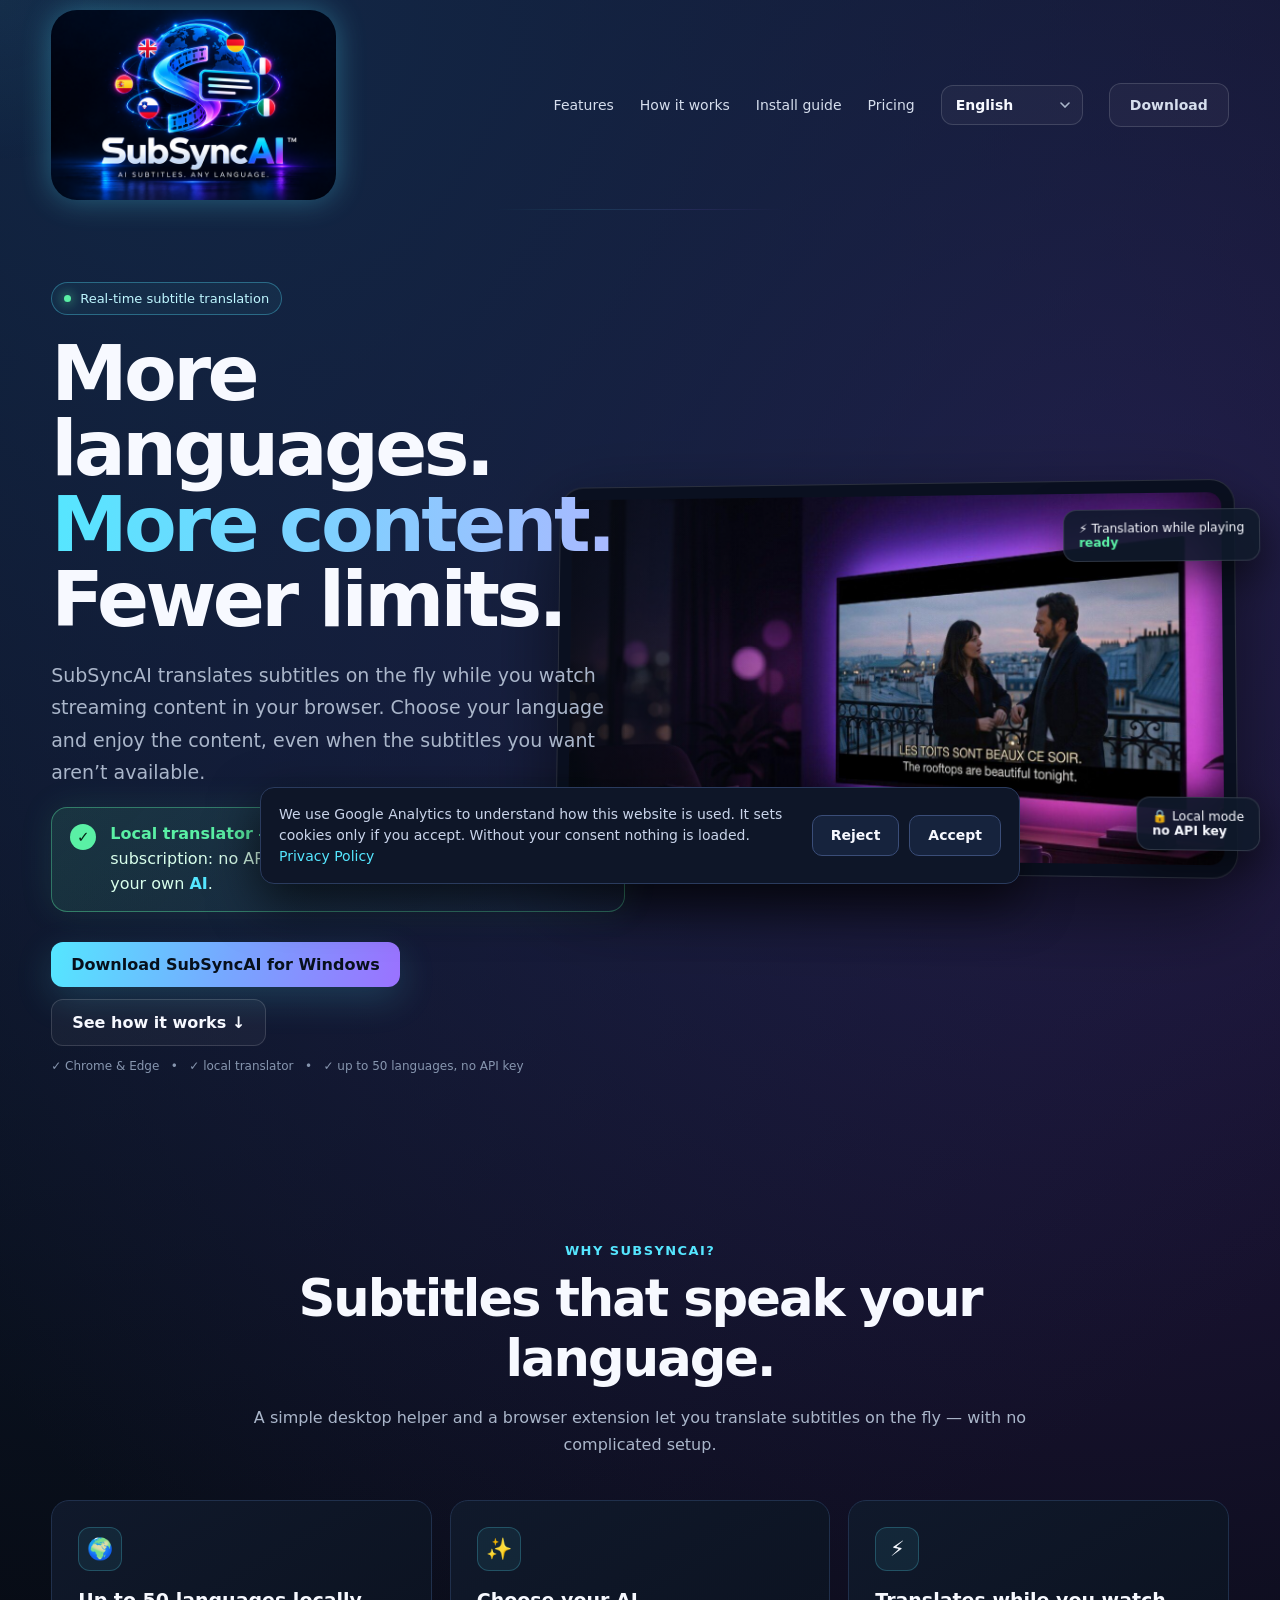
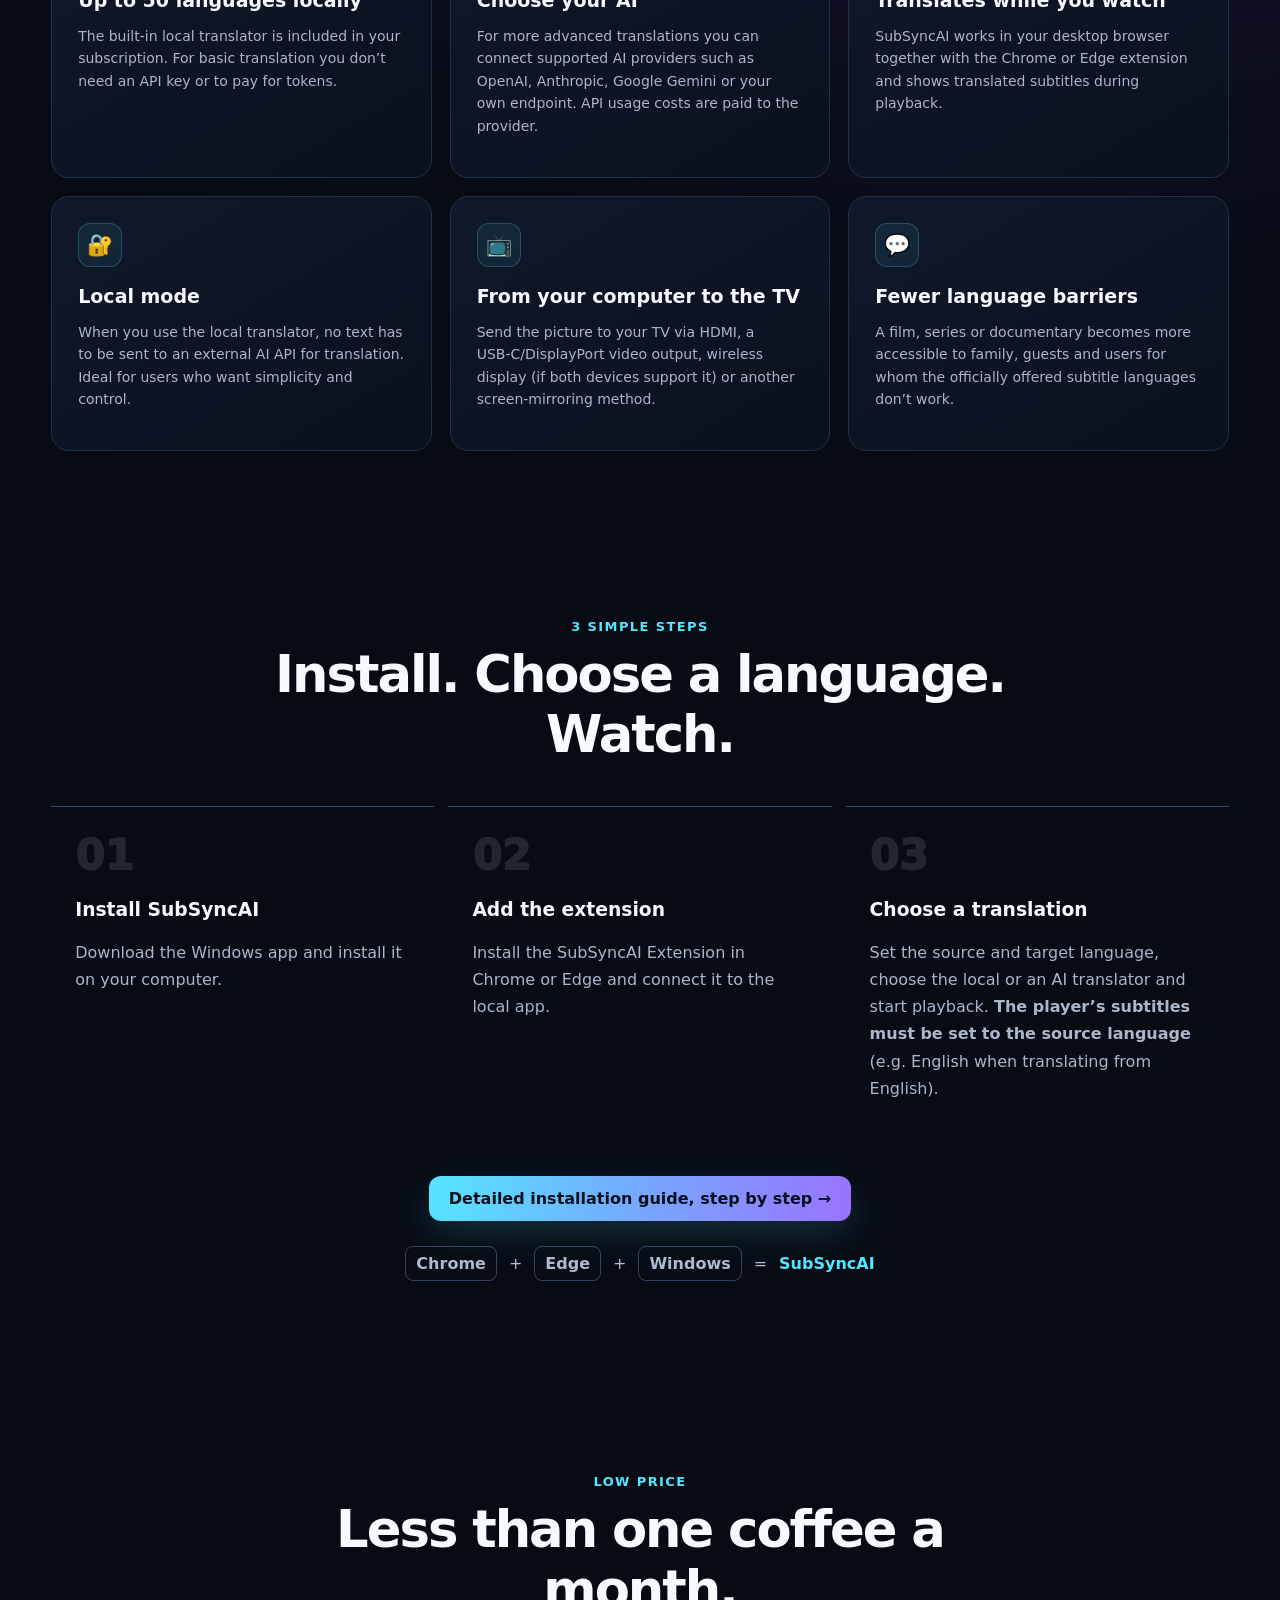
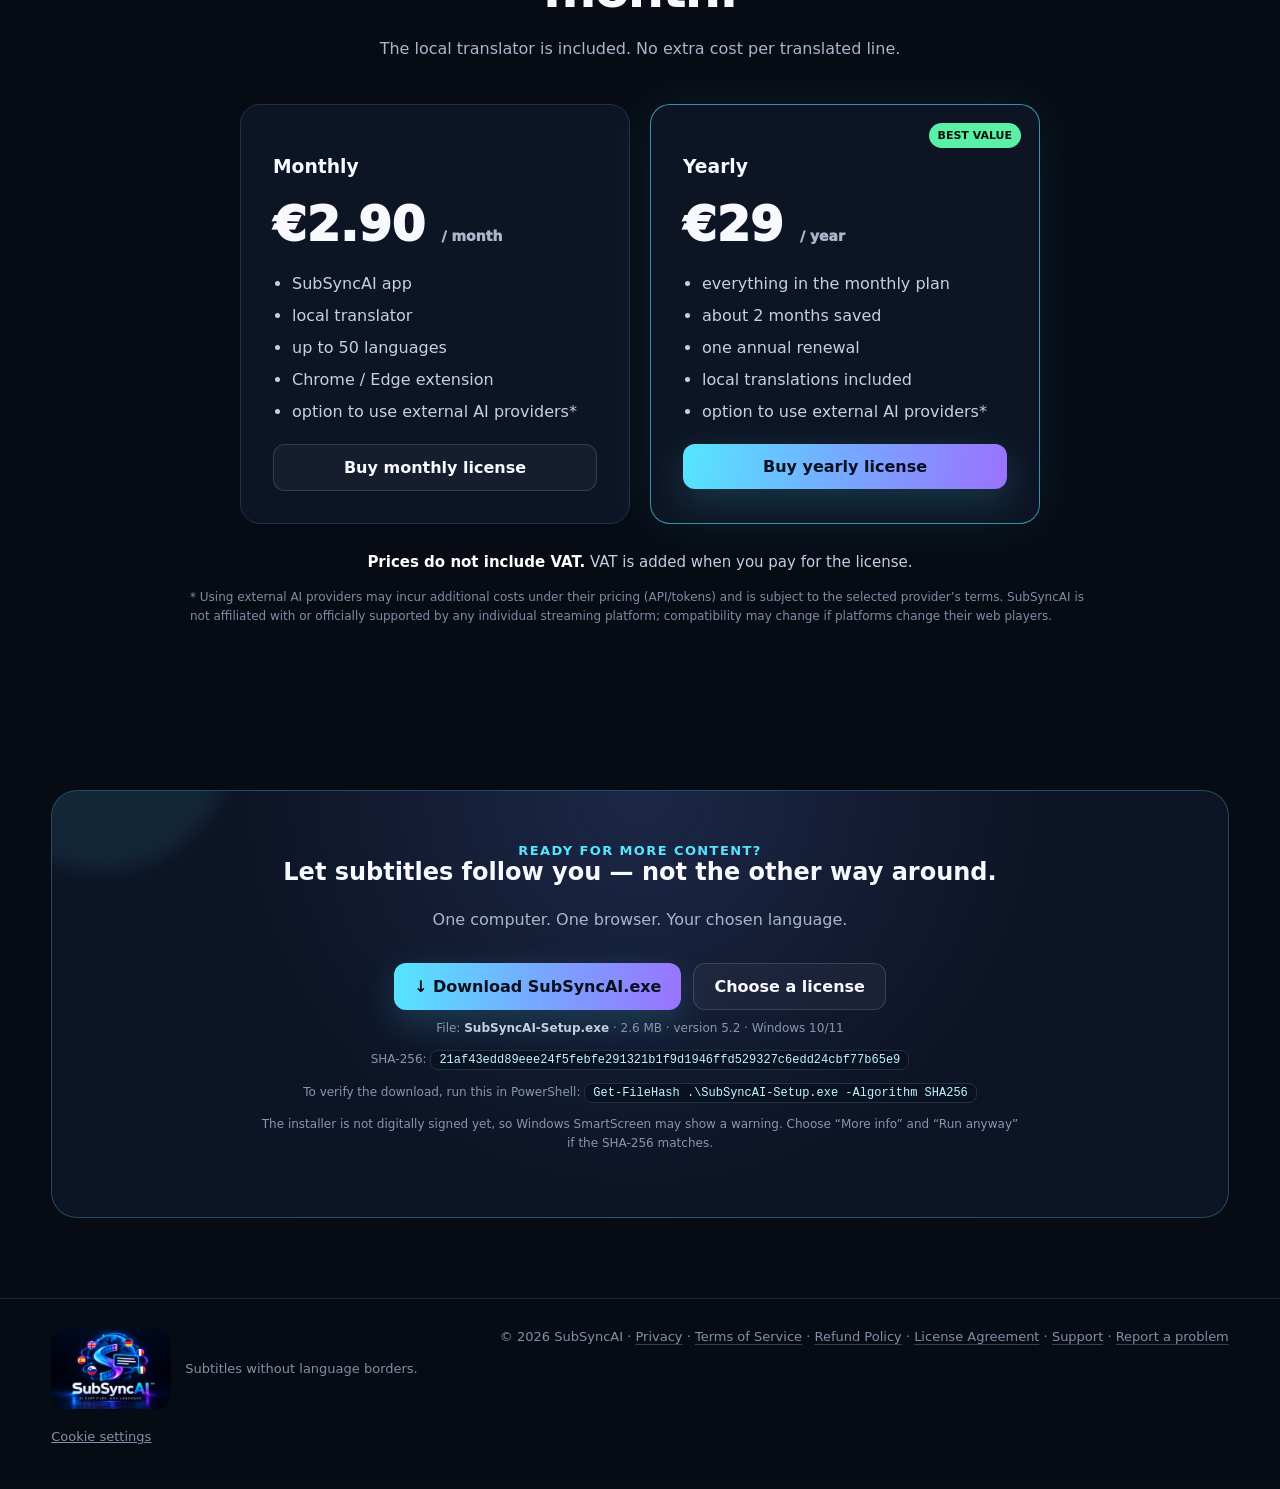
==== commit 6998470a: "Added ticketing" ====
--- a/index.html
+++ b/index.html
@@ -13,7 +13,7 @@
 <section class="section" id="how"><div class="wrap"><div class="center"><div class="eyebrow" data-i18n="how_eyebrow">3 simple steps</div><h2 data-i18n="how_h2">Install. Choose a language. Watch.</h2></div><div class="steps"><div class="step"><div class="num">01</div><h3 data-i18n="s1_t">Install SubSyncAI</h3><p class="sub" data-i18n="s1_p">Download the Windows app and install it on your computer.</p></div><div class="step"><div class="num">02</div><h3 data-i18n="s2_t">Add the extension</h3><p class="sub" data-i18n="s2_p">Install the SubSyncAI Extension in Chrome or Edge and connect it to the local app.</p></div><div class="step"><div class="num">03</div><h3 data-i18n="s3_t">Choose a translation</h3><p class="sub" data-i18n="s3_p">Set the source and target language, choose the local or an AI translator and start playback. <b>The player’s subtitles must be set to the source language</b> (e.g. English when translating from English).</p></div></div><div class="center" style="margin-top:34px"><a class="btn primary" href="install.html" data-i18n="how_guide">Detailed installation guide, step by step →</a></div><div class="logo-row"><span class="mini-logo">Chrome</span><span>+</span><span class="mini-logo">Edge</span><span>+</span><span class="mini-logo">Windows</span><span>=</span><b style="color:var(--cyan)">SubSyncAI</b></div></div></section>
 <section class="section" id="price"><div class="wrap"><div class="center"><div class="eyebrow" data-i18n="price_eyebrow">Low price</div><h2 data-i18n="price_h2">Less than one coffee a month.</h2><p class="sub" data-i18n="price_sub">The local translator is included. No extra cost per translated line.</p></div><div class="pricing"><div class="price"><h3 data-i18n="monthly">Monthly</h3><div class="amount" data-i18n="amt_m">€2.90 <small>/ month</small></div><ul><li data-i18n="li_app">SubSyncAI app</li><li data-i18n="li_local">local translator</li><li data-i18n="li_50">up to 50 languages</li><li data-i18n="li_ext">Chrome / Edge extension</li><li data-i18n="li_ai">option to use external AI providers*</li></ul><a class="btn" style="width:100%" href="https://subsyncai.lemonsqueezy.com/checkout/buy/ce95300b-350b-40b0-95d6-edd36568e374?discount=0" target="_blank" rel="noopener" data-i18n="buy_m">Buy monthly license</a></div><div class="price hot"><span class="badge" data-i18n="badge">BEST VALUE</span><h3 data-i18n="yearly">Yearly</h3><div class="amount" data-i18n="amt_y">€29 <small>/ year</small></div><ul><li data-i18n="li_all">everything in the monthly plan</li><li data-i18n="li_save">about 2 months saved</li><li data-i18n="li_renew">one annual renewal</li><li data-i18n="li_incl">local translations included</li><li data-i18n="li_ai">option to use external AI providers*</li></ul><a class="btn primary" style="width:100%" href="https://subsyncai.lemonsqueezy.com/checkout/buy/ce95300b-350b-40b0-95d6-edd36568e374?discount=0" target="_blank" rel="noopener" data-i18n="buy_y">Buy yearly license</a></div></div><p class="note vat" data-i18n="vat_note"><b>Prices do not include VAT.</b> VAT is added when you pay for the license.</p><p class="note" data-i18n="note">* Using external AI providers may incur additional costs under their pricing (API/tokens) and is subject to the selected provider’s terms. SubSyncAI is not affiliated with or officially supported by any individual streaming platform; compatibility may change if platforms change their web players.</p></div></section>
 <div class="wrap" id="download"><section class="cta"><div class="eyebrow" data-i18n="cta_eyebrow">Ready for more content?</div><h2 data-i18n="cta_h2">Let subtitles follow you — not the other way around.</h2><p class="sub" data-i18n="cta_sub">One computer. One browser. Your chosen language.</p><div class="actions" style="justify-content:center"><a class="btn primary" href="https://download.subsyncai.app/SubSyncAI-Setup.exe" rel="noopener" data-i18n="cta_dl">↓ Download SubSyncAI.exe</a><a class="btn" href="#price" data-i18n="cta_lic">Choose a license</a></div><div class="dlinfo"><p class="micro" data-i18n="dl_file">File: <b>SubSyncAI-Setup.exe</b> · 2.6 MB · version 5.2 · Windows 10/11</p><p class="micro">SHA-256: <code id="sha256">21af43edd89eee24f5febfe291321b1f9d1946ffd529327c6edd24cbf77b65e9</code></p><p class="micro"><span data-i18n="dl_verify">To verify the download, run this in PowerShell:</span> <code>Get-FileHash .\SubSyncAI-Setup.exe -Algorithm SHA256</code></p><p class="micro" data-i18n="dl_warn">The installer is not digitally signed yet, so Windows SmartScreen may show a warning. Choose “More info” and “Run anyway” if the SHA-256 matches.</p></div></section></div></main>
-<footer class="footer"><div class="wrap"><div><img src="images/logo-nav.png" width="120" height="80" alt="SubSyncAI" style="vertical-align:middle;border-radius:14px;margin-right:14px"><span data-i18n="foot_tag">Subtitles without language borders.</span></div><div data-i18n="foot_copy">© 2026 SubSyncAI · <a href="privacy.html">Privacy</a> · <a href="terms.html">Terms of Service</a> · <a href="refund.html">Refund Policy</a> · <a href="license.html">License Agreement</a> · <a href="mailto:support@subsyncai.app">Support</a></div></div></footer>
+<footer class="footer"><div class="wrap"><div><img src="images/logo-nav.png" width="120" height="80" alt="SubSyncAI" style="vertical-align:middle;border-radius:14px;margin-right:14px"><span data-i18n="foot_tag">Subtitles without language borders.</span></div><div data-i18n="foot_copy">© 2026 SubSyncAI · <a href="privacy.html">Privacy</a> · <a href="terms.html">Terms of Service</a> · <a href="refund.html">Refund Policy</a> · <a href="license.html">License Agreement</a> · <a href="mailto:support@subsyncai.app">Support</a> · <a href="report.html">Report a problem</a></div></div></footer>
 <script src="assets/home.js" defer></script>
 <script src="assets/i18n-index.js"></script>
 <script src="assets/i18n.js"></script><script src="assets/analytics.js" defer></script></body></html>
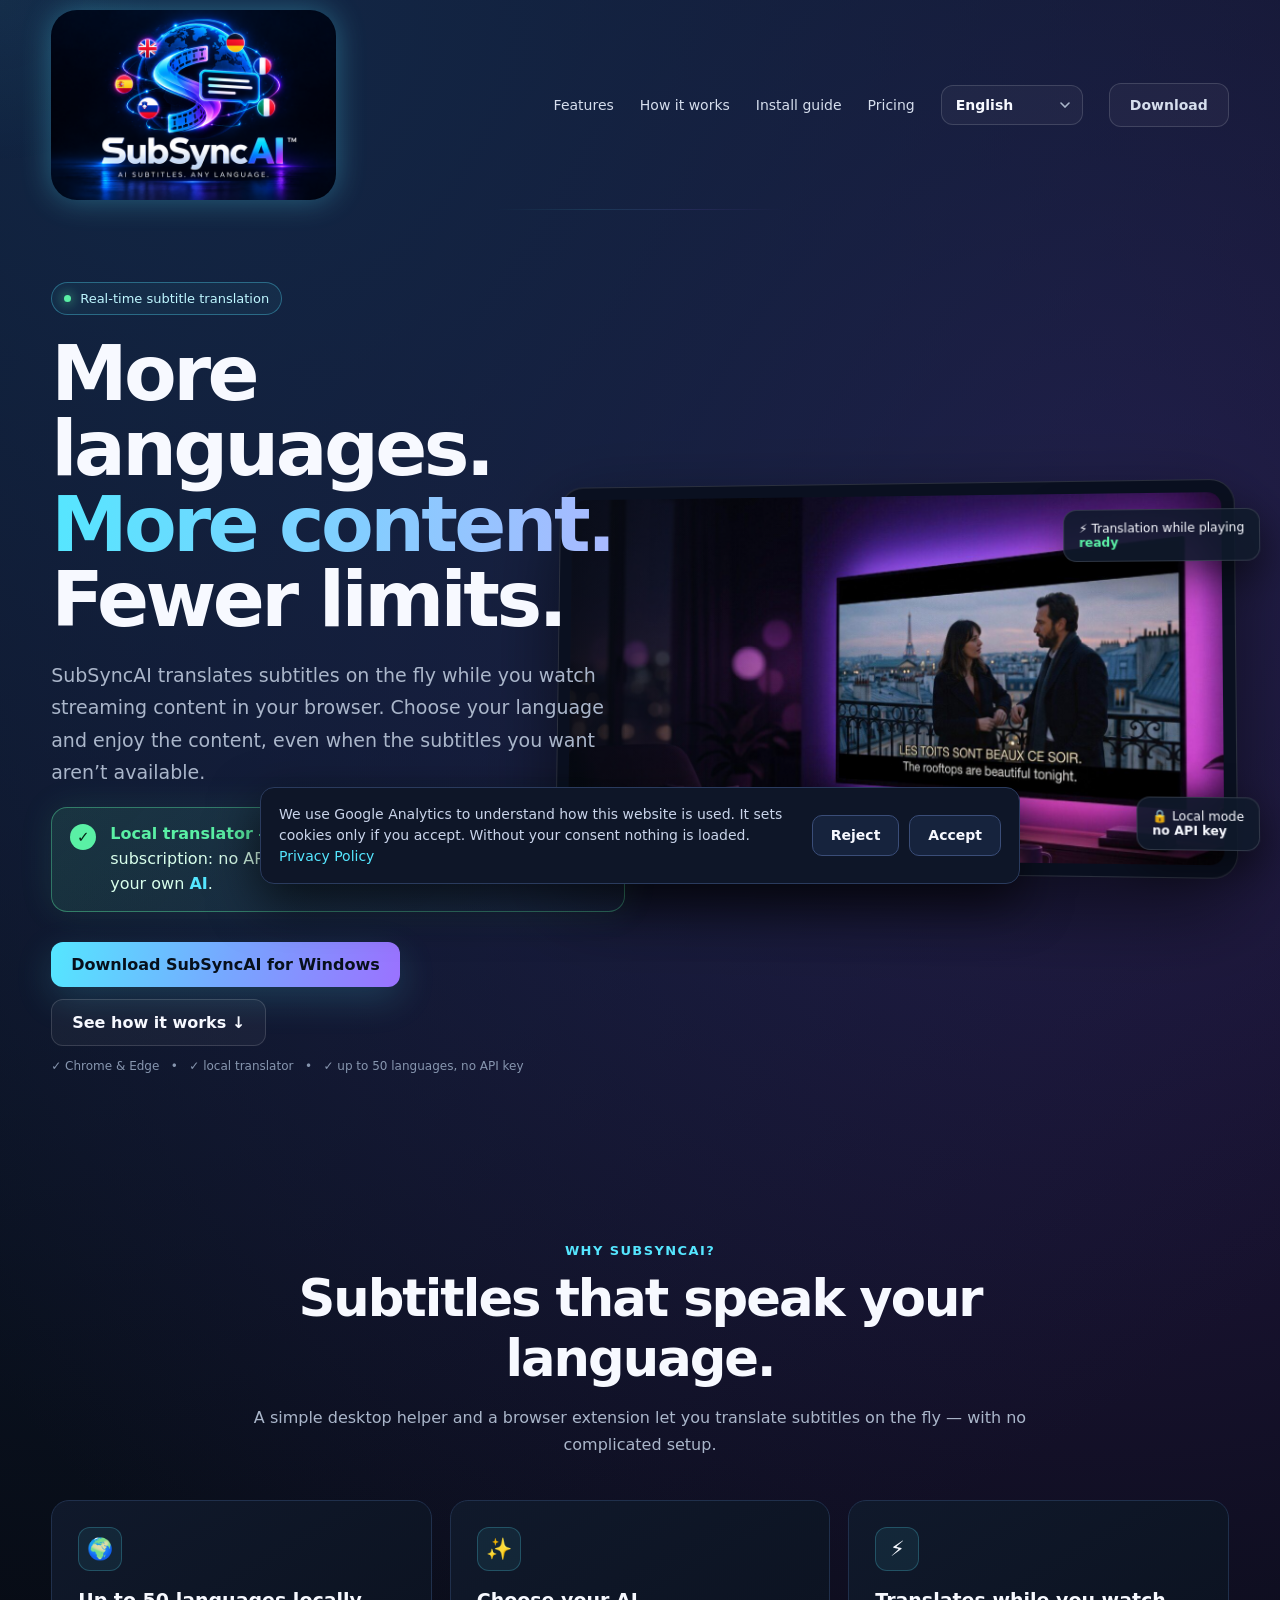
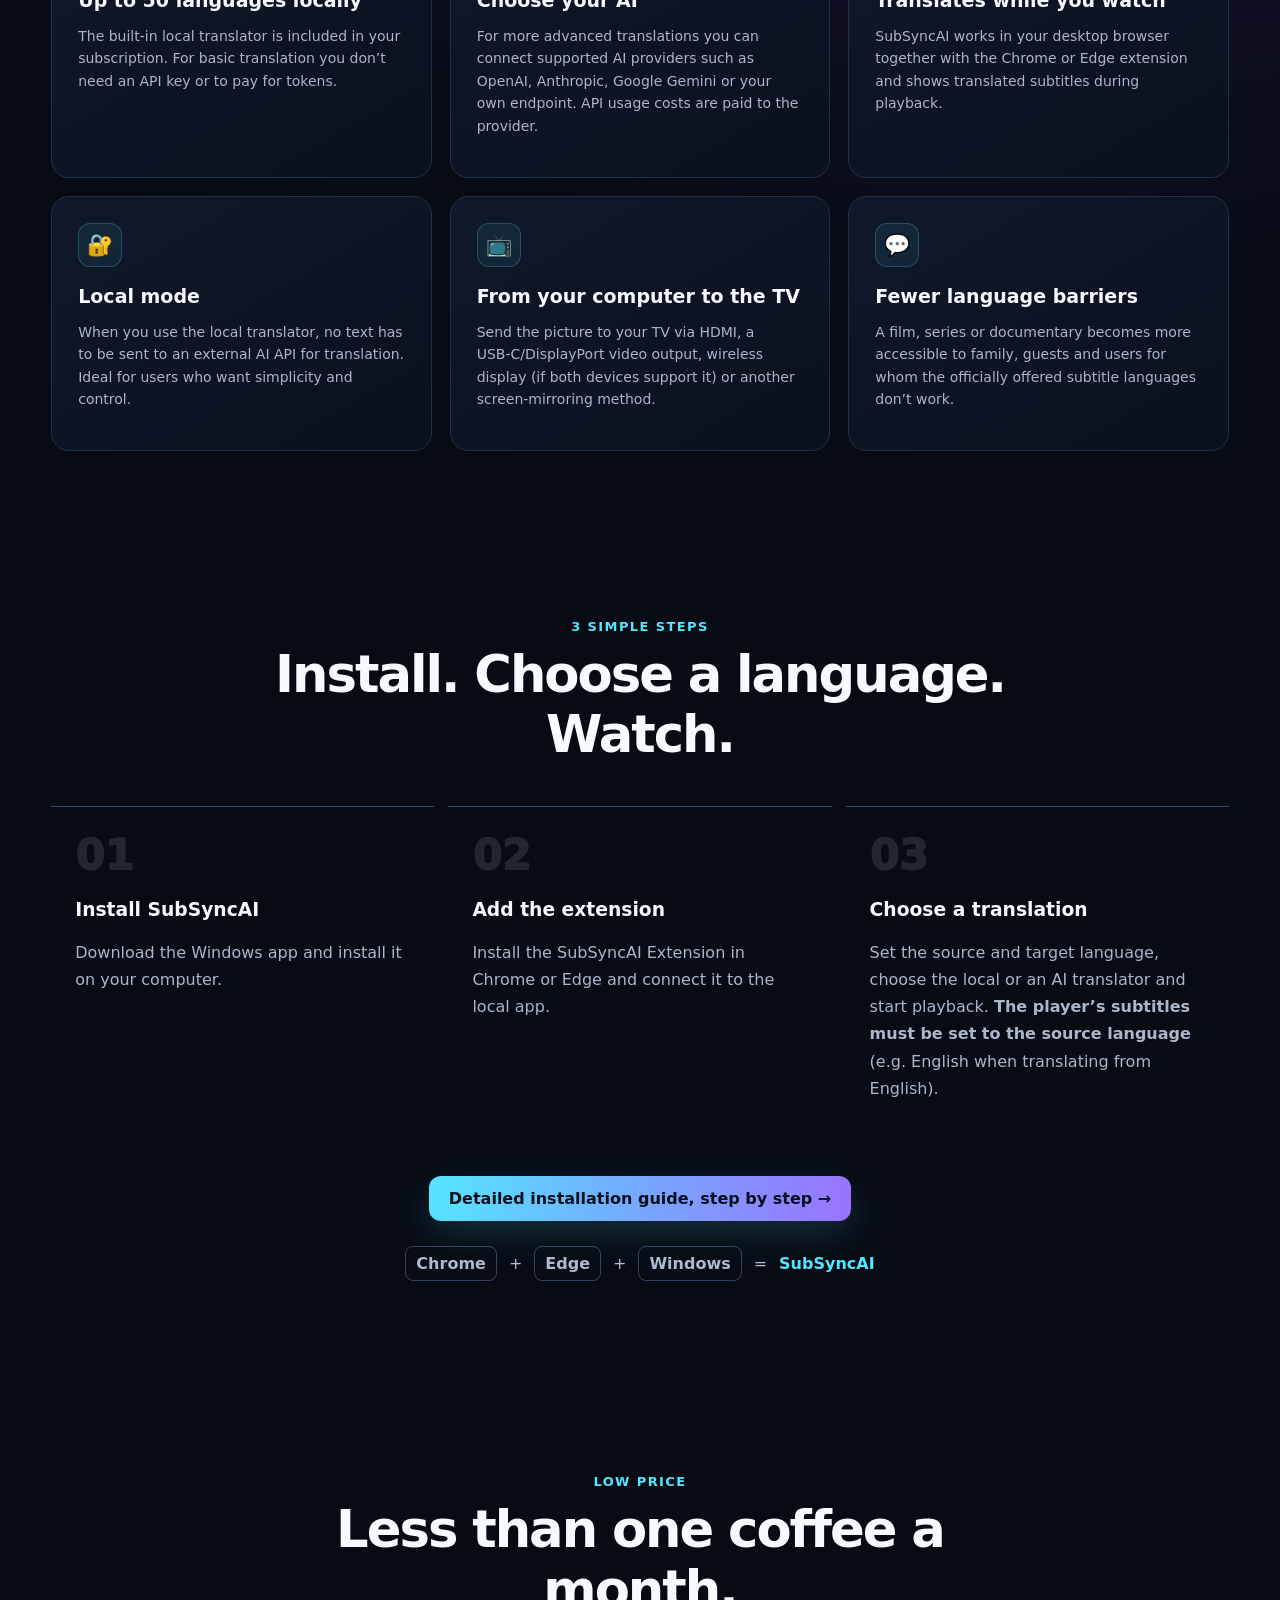
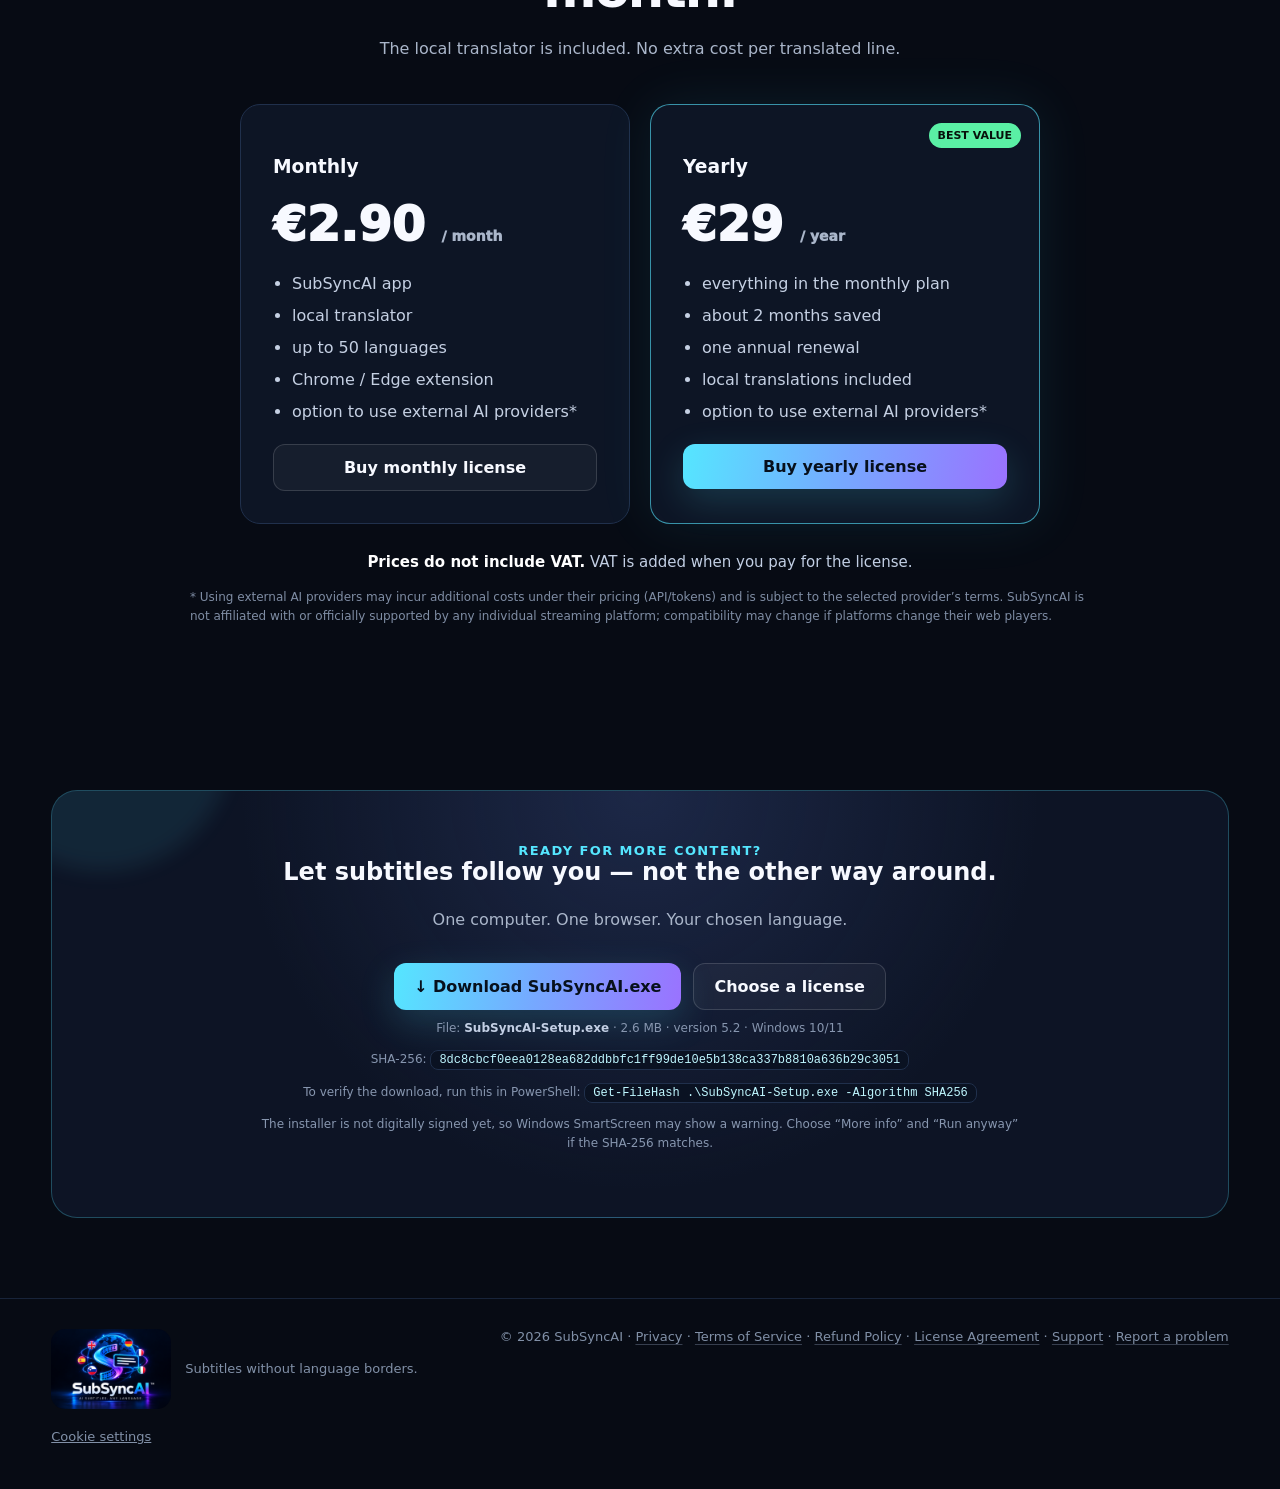
==== commit e141de92: "SHA" ====
--- a/index.html
+++ b/index.html
@@ -12,7 +12,7 @@
 <section class="section" id="features"><div class="wrap"><div class="center"><div class="eyebrow" data-i18n="feat_eyebrow">Why SubSyncAI?</div><h2 data-i18n="feat_h2">Subtitles that speak your language.</h2><p class="sub" data-i18n="feat_sub">A simple desktop helper and a browser extension let you translate subtitles on the fly — with no complicated setup.</p></div><div class="grid"><div class="card"><div class="icon">🌍</div><h3 data-i18n="c1_t">Up to 50 languages locally</h3><p data-i18n="c1_p">The built-in local translator is included in your subscription. For basic translation you don’t need an API key or to pay for tokens.</p></div><div class="card"><div class="icon">✨</div><h3 data-i18n="c2_t">Choose your AI</h3><p data-i18n="c2_p">For more advanced translations you can connect supported AI providers such as OpenAI, Anthropic, Google Gemini or your own endpoint. API usage costs are paid to the provider.</p></div><div class="card"><div class="icon">⚡</div><h3 data-i18n="c3_t">Translates while you watch</h3><p data-i18n="c3_p">SubSyncAI works in your desktop browser together with the Chrome or Edge extension and shows translated subtitles during playback.</p></div><div class="card"><div class="icon">🔐</div><h3 data-i18n="c4_t">Local mode</h3><p data-i18n="c4_p">When you use the local translator, no text has to be sent to an external AI API for translation. Ideal for users who want simplicity and control.</p></div><div class="card"><div class="icon">📺</div><h3 data-i18n="c5_t">From your computer to the TV</h3><p data-i18n="c5_p">Send the picture to your TV via HDMI, a USB‑C/DisplayPort video output, wireless display (if both devices support it) or another screen-mirroring method.</p></div><div class="card"><div class="icon">💬</div><h3 data-i18n="c6_t">Fewer language barriers</h3><p data-i18n="c6_p">A film, series or documentary becomes more accessible to family, guests and users for whom the officially offered subtitle languages don’t work.</p></div></div></div></section>
 <section class="section" id="how"><div class="wrap"><div class="center"><div class="eyebrow" data-i18n="how_eyebrow">3 simple steps</div><h2 data-i18n="how_h2">Install. Choose a language. Watch.</h2></div><div class="steps"><div class="step"><div class="num">01</div><h3 data-i18n="s1_t">Install SubSyncAI</h3><p class="sub" data-i18n="s1_p">Download the Windows app and install it on your computer.</p></div><div class="step"><div class="num">02</div><h3 data-i18n="s2_t">Add the extension</h3><p class="sub" data-i18n="s2_p">Install the SubSyncAI Extension in Chrome or Edge and connect it to the local app.</p></div><div class="step"><div class="num">03</div><h3 data-i18n="s3_t">Choose a translation</h3><p class="sub" data-i18n="s3_p">Set the source and target language, choose the local or an AI translator and start playback. <b>The player’s subtitles must be set to the source language</b> (e.g. English when translating from English).</p></div></div><div class="center" style="margin-top:34px"><a class="btn primary" href="install.html" data-i18n="how_guide">Detailed installation guide, step by step →</a></div><div class="logo-row"><span class="mini-logo">Chrome</span><span>+</span><span class="mini-logo">Edge</span><span>+</span><span class="mini-logo">Windows</span><span>=</span><b style="color:var(--cyan)">SubSyncAI</b></div></div></section>
 <section class="section" id="price"><div class="wrap"><div class="center"><div class="eyebrow" data-i18n="price_eyebrow">Low price</div><h2 data-i18n="price_h2">Less than one coffee a month.</h2><p class="sub" data-i18n="price_sub">The local translator is included. No extra cost per translated line.</p></div><div class="pricing"><div class="price"><h3 data-i18n="monthly">Monthly</h3><div class="amount" data-i18n="amt_m">€2.90 <small>/ month</small></div><ul><li data-i18n="li_app">SubSyncAI app</li><li data-i18n="li_local">local translator</li><li data-i18n="li_50">up to 50 languages</li><li data-i18n="li_ext">Chrome / Edge extension</li><li data-i18n="li_ai">option to use external AI providers*</li></ul><a class="btn" style="width:100%" href="https://subsyncai.lemonsqueezy.com/checkout/buy/ce95300b-350b-40b0-95d6-edd36568e374?discount=0" target="_blank" rel="noopener" data-i18n="buy_m">Buy monthly license</a></div><div class="price hot"><span class="badge" data-i18n="badge">BEST VALUE</span><h3 data-i18n="yearly">Yearly</h3><div class="amount" data-i18n="amt_y">€29 <small>/ year</small></div><ul><li data-i18n="li_all">everything in the monthly plan</li><li data-i18n="li_save">about 2 months saved</li><li data-i18n="li_renew">one annual renewal</li><li data-i18n="li_incl">local translations included</li><li data-i18n="li_ai">option to use external AI providers*</li></ul><a class="btn primary" style="width:100%" href="https://subsyncai.lemonsqueezy.com/checkout/buy/ce95300b-350b-40b0-95d6-edd36568e374?discount=0" target="_blank" rel="noopener" data-i18n="buy_y">Buy yearly license</a></div></div><p class="note vat" data-i18n="vat_note"><b>Prices do not include VAT.</b> VAT is added when you pay for the license.</p><p class="note" data-i18n="note">* Using external AI providers may incur additional costs under their pricing (API/tokens) and is subject to the selected provider’s terms. SubSyncAI is not affiliated with or officially supported by any individual streaming platform; compatibility may change if platforms change their web players.</p></div></section>
-<div class="wrap" id="download"><section class="cta"><div class="eyebrow" data-i18n="cta_eyebrow">Ready for more content?</div><h2 data-i18n="cta_h2">Let subtitles follow you — not the other way around.</h2><p class="sub" data-i18n="cta_sub">One computer. One browser. Your chosen language.</p><div class="actions" style="justify-content:center"><a class="btn primary" href="https://download.subsyncai.app/SubSyncAI-Setup.exe" rel="noopener" data-i18n="cta_dl">↓ Download SubSyncAI.exe</a><a class="btn" href="#price" data-i18n="cta_lic">Choose a license</a></div><div class="dlinfo"><p class="micro" data-i18n="dl_file">File: <b>SubSyncAI-Setup.exe</b> · 2.6 MB · version 5.2 · Windows 10/11</p><p class="micro">SHA-256: <code id="sha256">21af43edd89eee24f5febfe291321b1f9d1946ffd529327c6edd24cbf77b65e9</code></p><p class="micro"><span data-i18n="dl_verify">To verify the download, run this in PowerShell:</span> <code>Get-FileHash .\SubSyncAI-Setup.exe -Algorithm SHA256</code></p><p class="micro" data-i18n="dl_warn">The installer is not digitally signed yet, so Windows SmartScreen may show a warning. Choose “More info” and “Run anyway” if the SHA-256 matches.</p></div></section></div></main>
+<div class="wrap" id="download"><section class="cta"><div class="eyebrow" data-i18n="cta_eyebrow">Ready for more content?</div><h2 data-i18n="cta_h2">Let subtitles follow you — not the other way around.</h2><p class="sub" data-i18n="cta_sub">One computer. One browser. Your chosen language.</p><div class="actions" style="justify-content:center"><a class="btn primary" href="https://download.subsyncai.app/SubSyncAI-Setup.exe" rel="noopener" data-i18n="cta_dl">↓ Download SubSyncAI.exe</a><a class="btn" href="#price" data-i18n="cta_lic">Choose a license</a></div><div class="dlinfo"><p class="micro" data-i18n="dl_file">File: <b>SubSyncAI-Setup.exe</b> · 2.6 MB · version 5.2 · Windows 10/11</p><p class="micro">SHA-256: <code id="sha256">8dc8cbcf0eea0128ea682ddbbfc1ff99de10e5b138ca337b8810a636b29c3051</code></p><p class="micro"><span data-i18n="dl_verify">To verify the download, run this in PowerShell:</span> <code>Get-FileHash .\SubSyncAI-Setup.exe -Algorithm SHA256</code></p><p class="micro" data-i18n="dl_warn">The installer is not digitally signed yet, so Windows SmartScreen may show a warning. Choose “More info” and “Run anyway” if the SHA-256 matches.</p></div></section></div></main>
 <footer class="footer"><div class="wrap"><div><img src="images/logo-nav.png" width="120" height="80" alt="SubSyncAI" style="vertical-align:middle;border-radius:14px;margin-right:14px"><span data-i18n="foot_tag">Subtitles without language borders.</span></div><div data-i18n="foot_copy">© 2026 SubSyncAI · <a href="privacy.html">Privacy</a> · <a href="terms.html">Terms of Service</a> · <a href="refund.html">Refund Policy</a> · <a href="license.html">License Agreement</a> · <a href="mailto:support@subsyncai.app">Support</a> · <a href="report.html">Report a problem</a></div></div></footer>
 <script src="assets/home.js" defer></script>
 <script src="assets/i18n-index.js"></script>
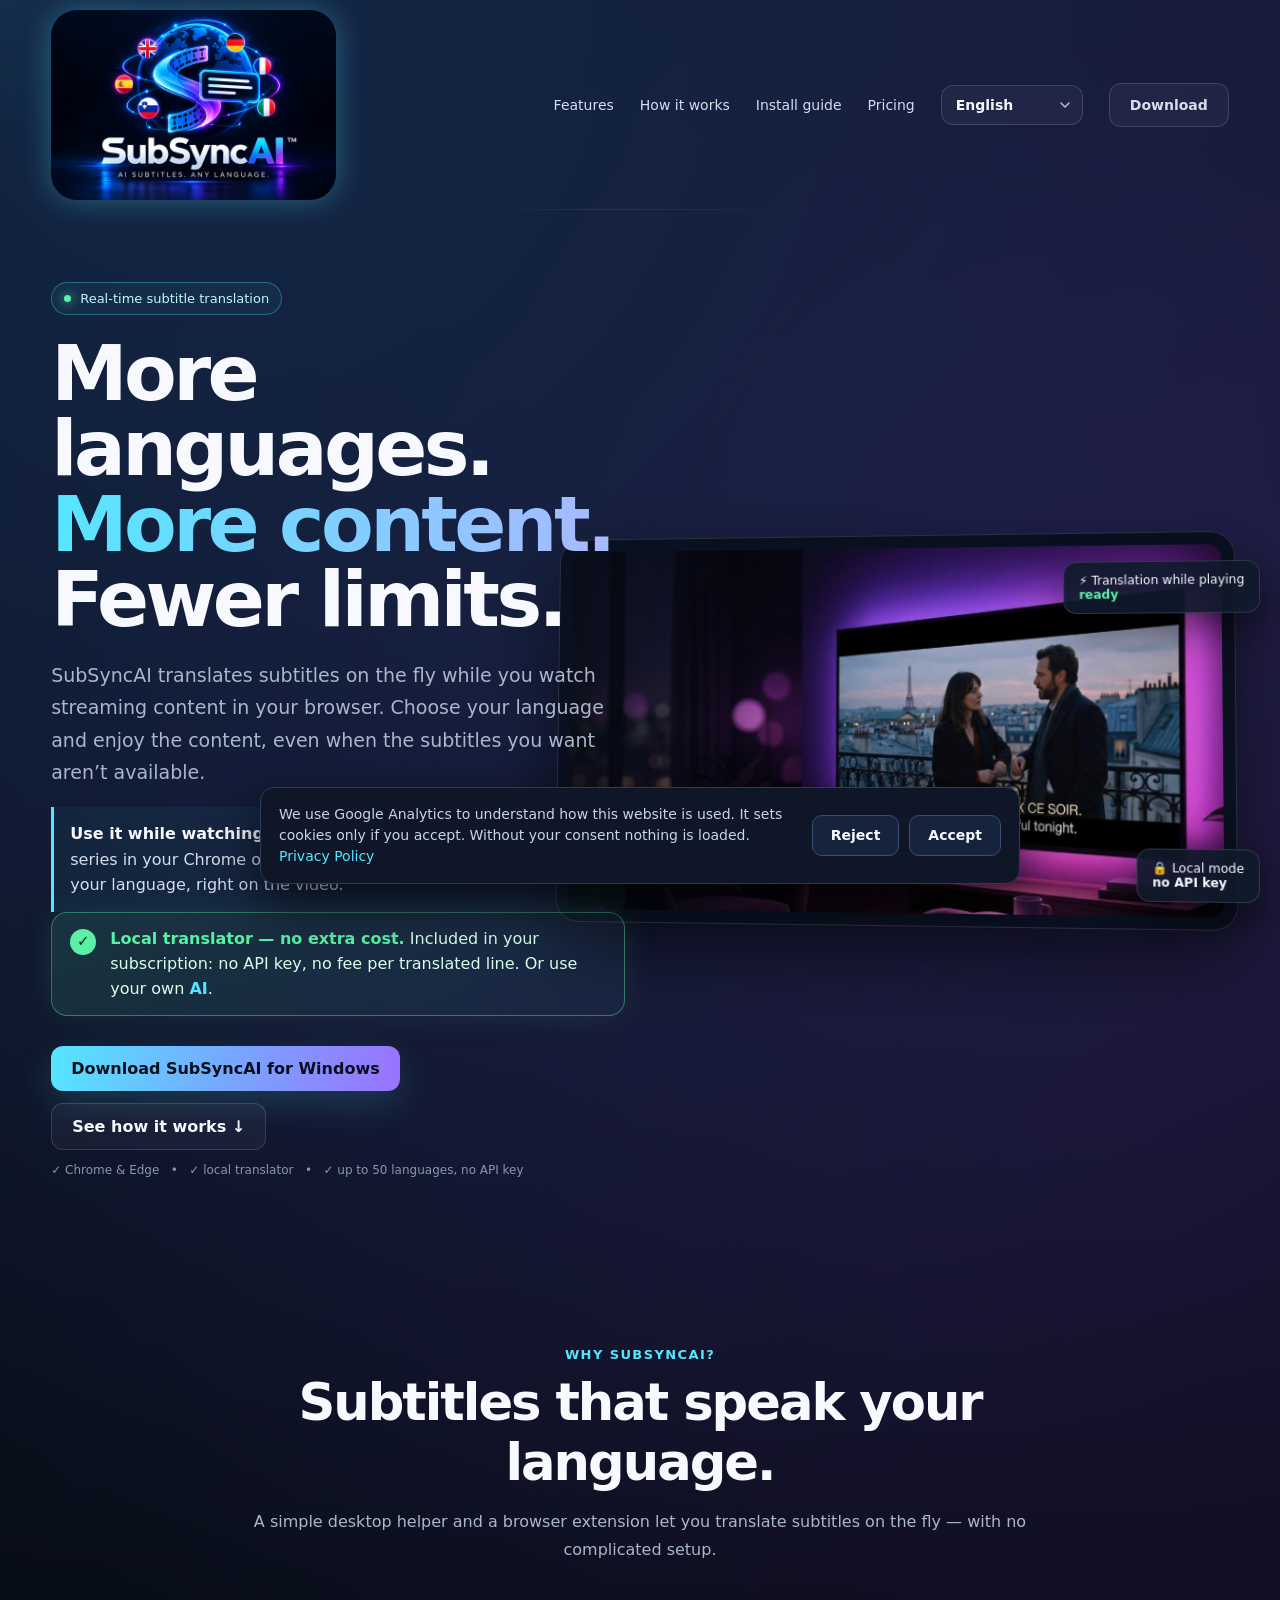
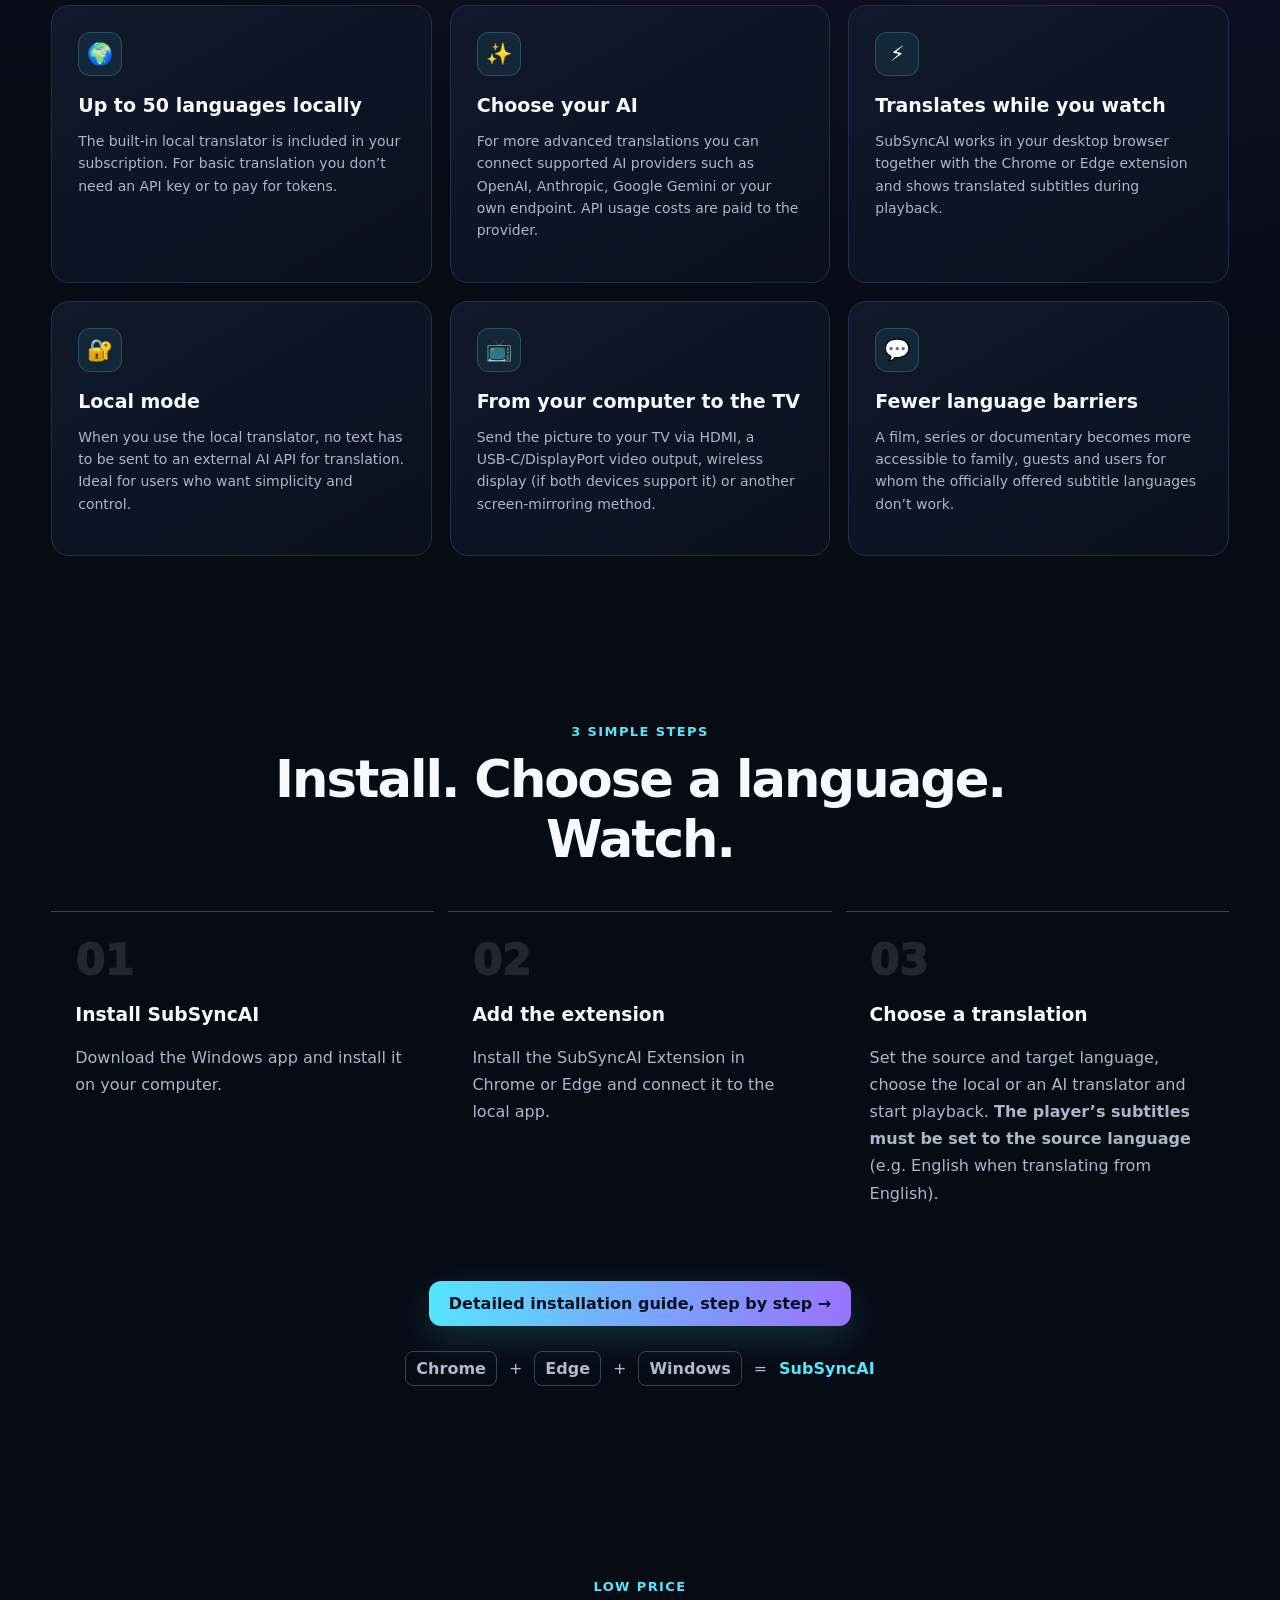
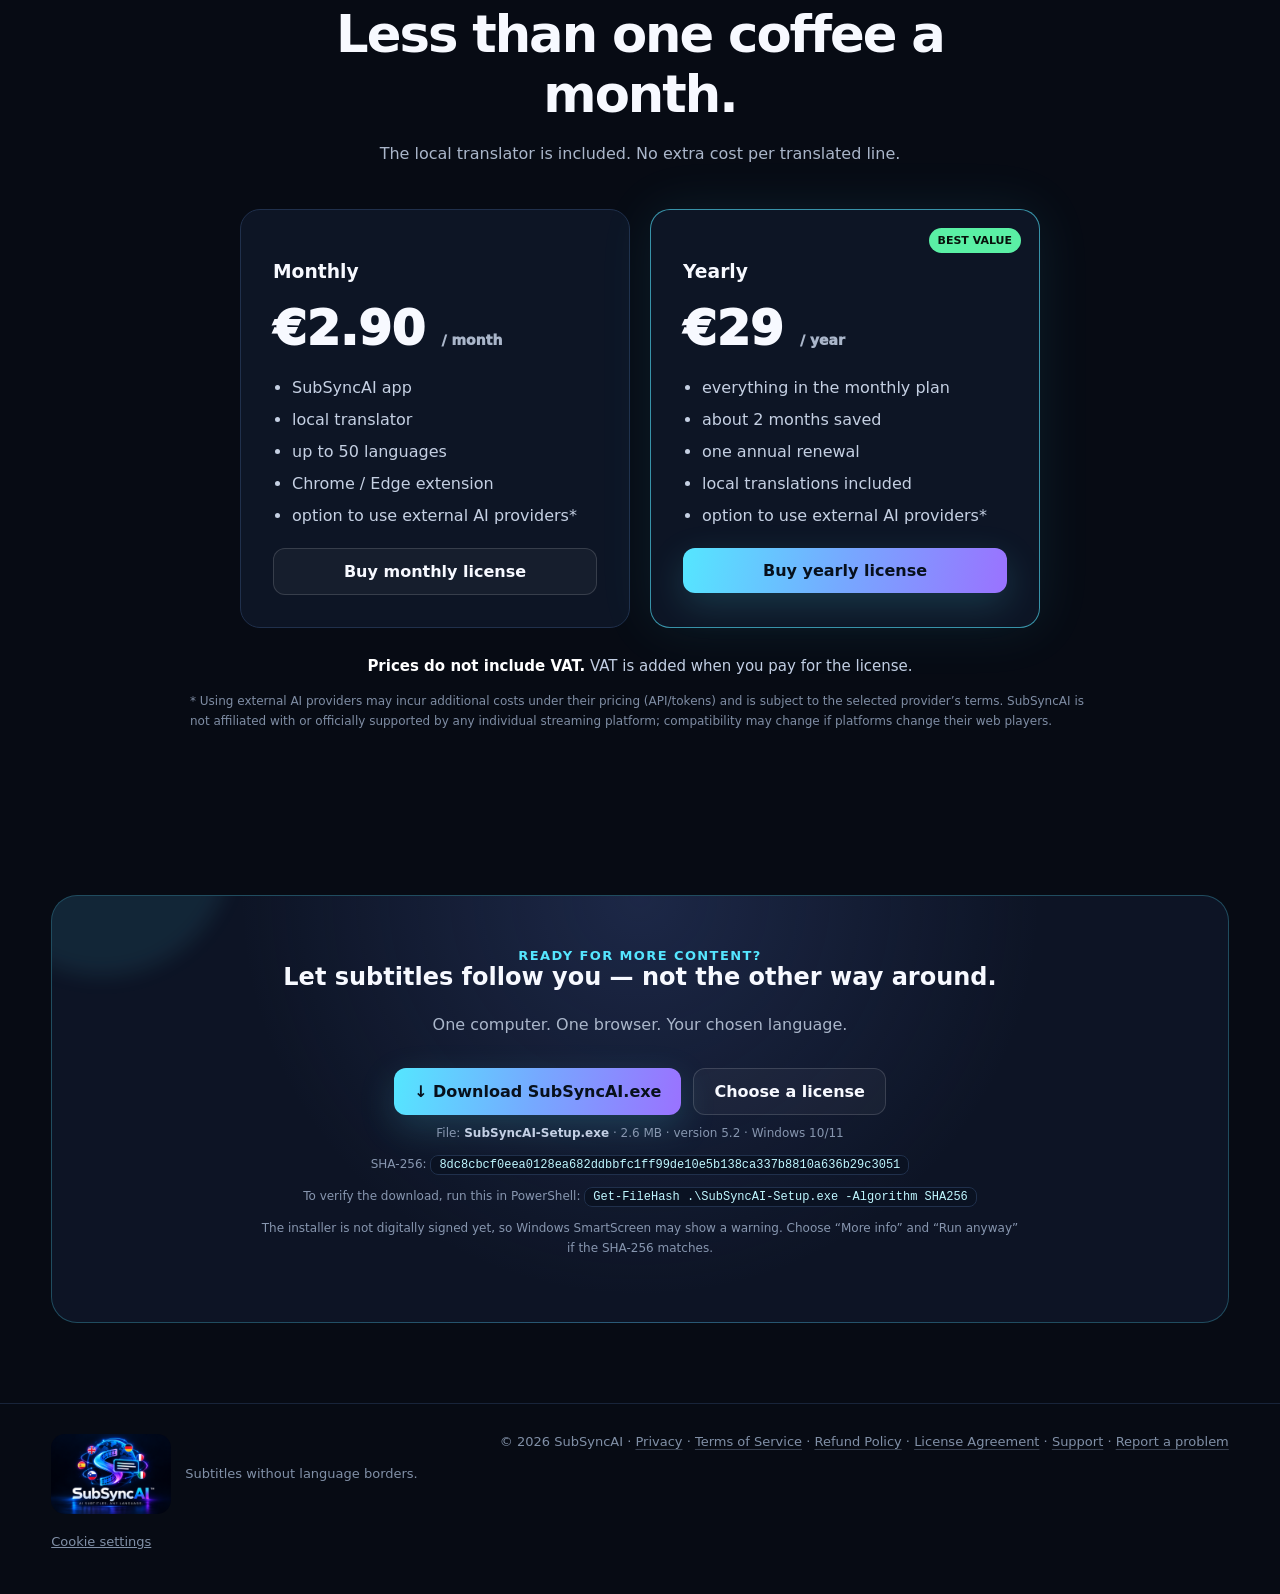
==== commit b43c9332: "Opisno Netflix in HBO" ====
--- a/index.html
+++ b/index.html
@@ -8,7 +8,7 @@
 <link rel="stylesheet" href="assets/site.css"></head>
 <body><div class="progress" id="progress"></div><div class="cursor-glow" id="cursorGlow"></div>
 <div class="wrap"><nav class="nav"><a class="brand" href="#"><img class="mark logo-full" src="images/logo-nav.png" width="225" height="150" alt="SubSyncAI – AI subtitles. Any language."></a><div class="links"><a href="#features" data-i18n="nav_features">Features</a><a href="#how" data-i18n="nav_how">How it works</a><a href="install.html" data-i18n="nav_guide">Install guide</a><a href="#price" data-i18n="nav_price">Pricing</a><select id="lang" class="langsel" aria-label="Language"><option value="en">English</option></select><a class="btn" href="#download" data-i18n="nav_download">Download</a></div></nav></div>
-<main><div class="wrap"><section class="hero"><div><div class="pill"><span class="dot"></span> <span data-i18n="pill">Real-time subtitle translation</span></div><h1 data-i18n="h1">More languages.<br><span class="grad">More content.</span><br>Fewer limits.</h1><p class="lead" data-i18n="lead">SubSyncAI translates subtitles on the fly while you watch streaming content in your browser. Choose your language and enjoy the content, even when the subtitles you want aren’t available.</p><div class="freebar"><span class="freeicon">✓</span><span data-i18n="hero_free"><b>Local translator — no extra cost.</b> Included in your subscription: no API key, no fee per translated line. Or use your own <em>AI</em>.</span></div><div class="actions"><a class="btn primary" href="https://download.subsyncai.app/SubSyncAI-Setup.exe" rel="noopener" data-i18n="hero_dl">Download SubSyncAI for Windows</a><a class="btn" href="#how" data-i18n="hero_how">See how it works ↓</a></div><div class="micro" data-i18n="micro1">✓ Chrome & Edge &nbsp; • &nbsp; ✓ local translator &nbsp; • &nbsp; ✓ up to 50 languages, no API key</div></div><div class="screen"><img class="heroimg" src="images/index_picture.jpg" width="1400" height="781" alt="A living room with a large TV showing a film with French subtitles and an English translation below them" data-i18n-alt="hero_img_alt" fetchpriority="high" decoding="async"><div class="float f1" data-i18n="f1">⚡ Translation while playing<br><b style="color:var(--green)">ready</b></div><div class="float f2" data-i18n="f2">🔒 Local mode<br><b>no API key</b></div></div></section></div>
+<main><div class="wrap"><section class="hero"><div><div class="pill"><span class="dot"></span> <span data-i18n="pill">Real-time subtitle translation</span></div><h1 data-i18n="h1">More languages.<br><span class="grad">More content.</span><br>Fewer limits.</h1><p class="lead" data-i18n="lead">SubSyncAI translates subtitles on the fly while you watch streaming content in your browser. Choose your language and enjoy the content, even when the subtitles you want aren’t available.</p><p class="platforms" data-i18n="hero_platforms"><b>Use it while watching Netflix or HBO Max.</b> Open a film or series in your Chrome or Edge browser and the subtitles appear in your language, right on the video.</p><div class="freebar"><span class="freeicon">✓</span><span data-i18n="hero_free"><b>Local translator — no extra cost.</b> Included in your subscription: no API key, no fee per translated line. Or use your own <em>AI</em>.</span></div><div class="actions"><a class="btn primary" href="https://download.subsyncai.app/SubSyncAI-Setup.exe" rel="noopener" data-i18n="hero_dl">Download SubSyncAI for Windows</a><a class="btn" href="#how" data-i18n="hero_how">See how it works ↓</a></div><div class="micro" data-i18n="micro1">✓ Chrome & Edge &nbsp; • &nbsp; ✓ local translator &nbsp; • &nbsp; ✓ up to 50 languages, no API key</div></div><div class="screen"><img class="heroimg" src="images/index_picture.jpg" width="1400" height="781" alt="A living room with a large TV showing a film with French subtitles and an English translation below them" data-i18n-alt="hero_img_alt" fetchpriority="high" decoding="async"><div class="float f1" data-i18n="f1">⚡ Translation while playing<br><b style="color:var(--green)">ready</b></div><div class="float f2" data-i18n="f2">🔒 Local mode<br><b>no API key</b></div></div></section></div>
 <section class="section" id="features"><div class="wrap"><div class="center"><div class="eyebrow" data-i18n="feat_eyebrow">Why SubSyncAI?</div><h2 data-i18n="feat_h2">Subtitles that speak your language.</h2><p class="sub" data-i18n="feat_sub">A simple desktop helper and a browser extension let you translate subtitles on the fly — with no complicated setup.</p></div><div class="grid"><div class="card"><div class="icon">🌍</div><h3 data-i18n="c1_t">Up to 50 languages locally</h3><p data-i18n="c1_p">The built-in local translator is included in your subscription. For basic translation you don’t need an API key or to pay for tokens.</p></div><div class="card"><div class="icon">✨</div><h3 data-i18n="c2_t">Choose your AI</h3><p data-i18n="c2_p">For more advanced translations you can connect supported AI providers such as OpenAI, Anthropic, Google Gemini or your own endpoint. API usage costs are paid to the provider.</p></div><div class="card"><div class="icon">⚡</div><h3 data-i18n="c3_t">Translates while you watch</h3><p data-i18n="c3_p">SubSyncAI works in your desktop browser together with the Chrome or Edge extension and shows translated subtitles during playback.</p></div><div class="card"><div class="icon">🔐</div><h3 data-i18n="c4_t">Local mode</h3><p data-i18n="c4_p">When you use the local translator, no text has to be sent to an external AI API for translation. Ideal for users who want simplicity and control.</p></div><div class="card"><div class="icon">📺</div><h3 data-i18n="c5_t">From your computer to the TV</h3><p data-i18n="c5_p">Send the picture to your TV via HDMI, a USB‑C/DisplayPort video output, wireless display (if both devices support it) or another screen-mirroring method.</p></div><div class="card"><div class="icon">💬</div><h3 data-i18n="c6_t">Fewer language barriers</h3><p data-i18n="c6_p">A film, series or documentary becomes more accessible to family, guests and users for whom the officially offered subtitle languages don’t work.</p></div></div></div></section>
 <section class="section" id="how"><div class="wrap"><div class="center"><div class="eyebrow" data-i18n="how_eyebrow">3 simple steps</div><h2 data-i18n="how_h2">Install. Choose a language. Watch.</h2></div><div class="steps"><div class="step"><div class="num">01</div><h3 data-i18n="s1_t">Install SubSyncAI</h3><p class="sub" data-i18n="s1_p">Download the Windows app and install it on your computer.</p></div><div class="step"><div class="num">02</div><h3 data-i18n="s2_t">Add the extension</h3><p class="sub" data-i18n="s2_p">Install the SubSyncAI Extension in Chrome or Edge and connect it to the local app.</p></div><div class="step"><div class="num">03</div><h3 data-i18n="s3_t">Choose a translation</h3><p class="sub" data-i18n="s3_p">Set the source and target language, choose the local or an AI translator and start playback. <b>The player’s subtitles must be set to the source language</b> (e.g. English when translating from English).</p></div></div><div class="center" style="margin-top:34px"><a class="btn primary" href="install.html" data-i18n="how_guide">Detailed installation guide, step by step →</a></div><div class="logo-row"><span class="mini-logo">Chrome</span><span>+</span><span class="mini-logo">Edge</span><span>+</span><span class="mini-logo">Windows</span><span>=</span><b style="color:var(--cyan)">SubSyncAI</b></div></div></section>
 <section class="section" id="price"><div class="wrap"><div class="center"><div class="eyebrow" data-i18n="price_eyebrow">Low price</div><h2 data-i18n="price_h2">Less than one coffee a month.</h2><p class="sub" data-i18n="price_sub">The local translator is included. No extra cost per translated line.</p></div><div class="pricing"><div class="price"><h3 data-i18n="monthly">Monthly</h3><div class="amount" data-i18n="amt_m">€2.90 <small>/ month</small></div><ul><li data-i18n="li_app">SubSyncAI app</li><li data-i18n="li_local">local translator</li><li data-i18n="li_50">up to 50 languages</li><li data-i18n="li_ext">Chrome / Edge extension</li><li data-i18n="li_ai">option to use external AI providers*</li></ul><a class="btn" style="width:100%" href="https://subsyncai.lemonsqueezy.com/checkout/buy/ce95300b-350b-40b0-95d6-edd36568e374?discount=0" target="_blank" rel="noopener" data-i18n="buy_m">Buy monthly license</a></div><div class="price hot"><span class="badge" data-i18n="badge">BEST VALUE</span><h3 data-i18n="yearly">Yearly</h3><div class="amount" data-i18n="amt_y">€29 <small>/ year</small></div><ul><li data-i18n="li_all">everything in the monthly plan</li><li data-i18n="li_save">about 2 months saved</li><li data-i18n="li_renew">one annual renewal</li><li data-i18n="li_incl">local translations included</li><li data-i18n="li_ai">option to use external AI providers*</li></ul><a class="btn primary" style="width:100%" href="https://subsyncai.lemonsqueezy.com/checkout/buy/ce95300b-350b-40b0-95d6-edd36568e374?discount=0" target="_blank" rel="noopener" data-i18n="buy_y">Buy yearly license</a></div></div><p class="note vat" data-i18n="vat_note"><b>Prices do not include VAT.</b> VAT is added when you pay for the license.</p><p class="note" data-i18n="note">* Using external AI providers may incur additional costs under their pricing (API/tokens) and is subject to the selected provider’s terms. SubSyncAI is not affiliated with or officially supported by any individual streaming platform; compatibility may change if platforms change their web players.</p></div></section>
--- a/assets/site.css
+++ b/assets/site.css
@@ -39,3 +39,5 @@
 .screen .heroimg{display:block;width:100%;height:auto;border-radius:14px;aspect-ratio:1400/781;object-fit:cover}
 .f2{left:auto;right:-22px;bottom:26px}
 @media(min-width:851px){.hero>div:first-child{position:relative;z-index:2}.screen{z-index:1;margin-left:-140px}.screen::after{content:"";position:absolute;inset:12px;border-radius:14px;pointer-events:none;background:linear-gradient(90deg,#070b14d9 0,#070b1488 16%,#070b1400 42%)}}
+
+.platforms{max-width:650px;margin:18px 0 0;padding:14px 16px;border-left:3px solid var(--cyan);background:#55e6ff0d;border-radius:0 12px 12px 0;color:#d6deed;font-size:16px;line-height:1.6}.platforms b{color:var(--text)}
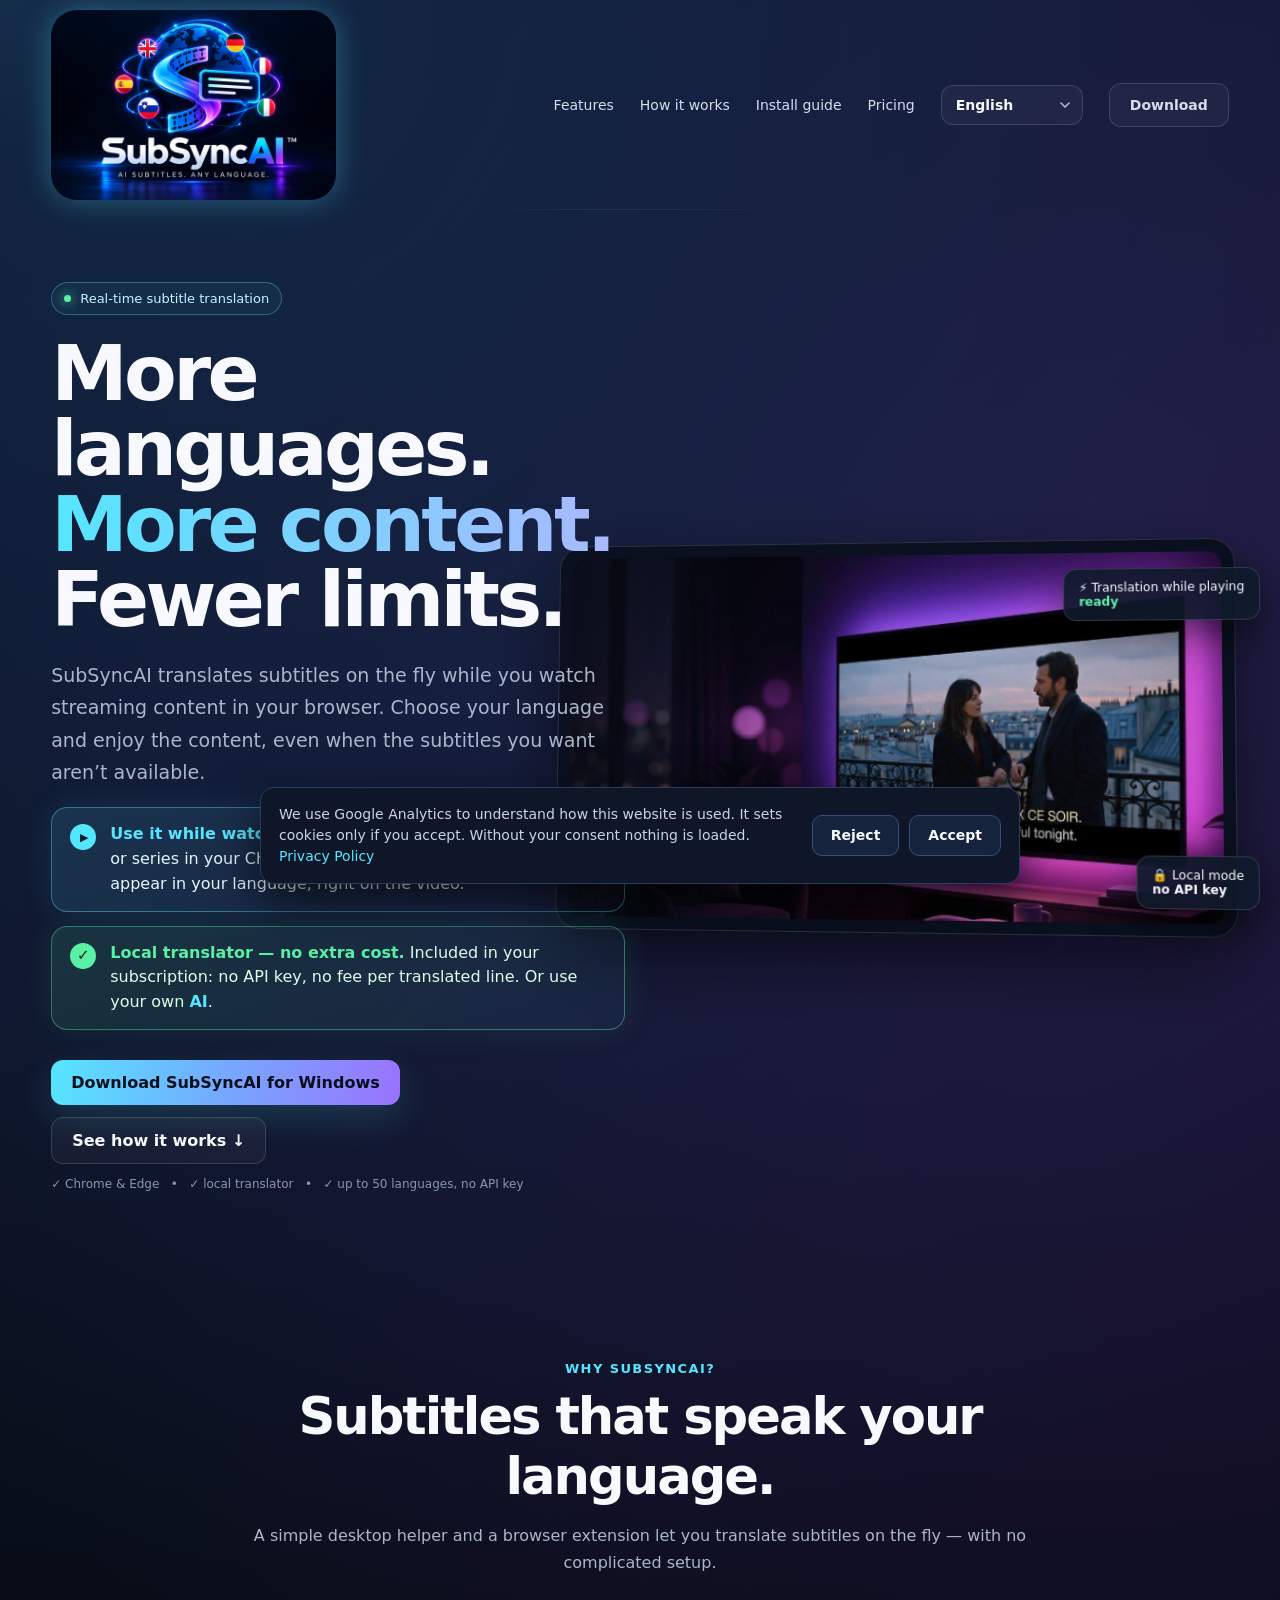
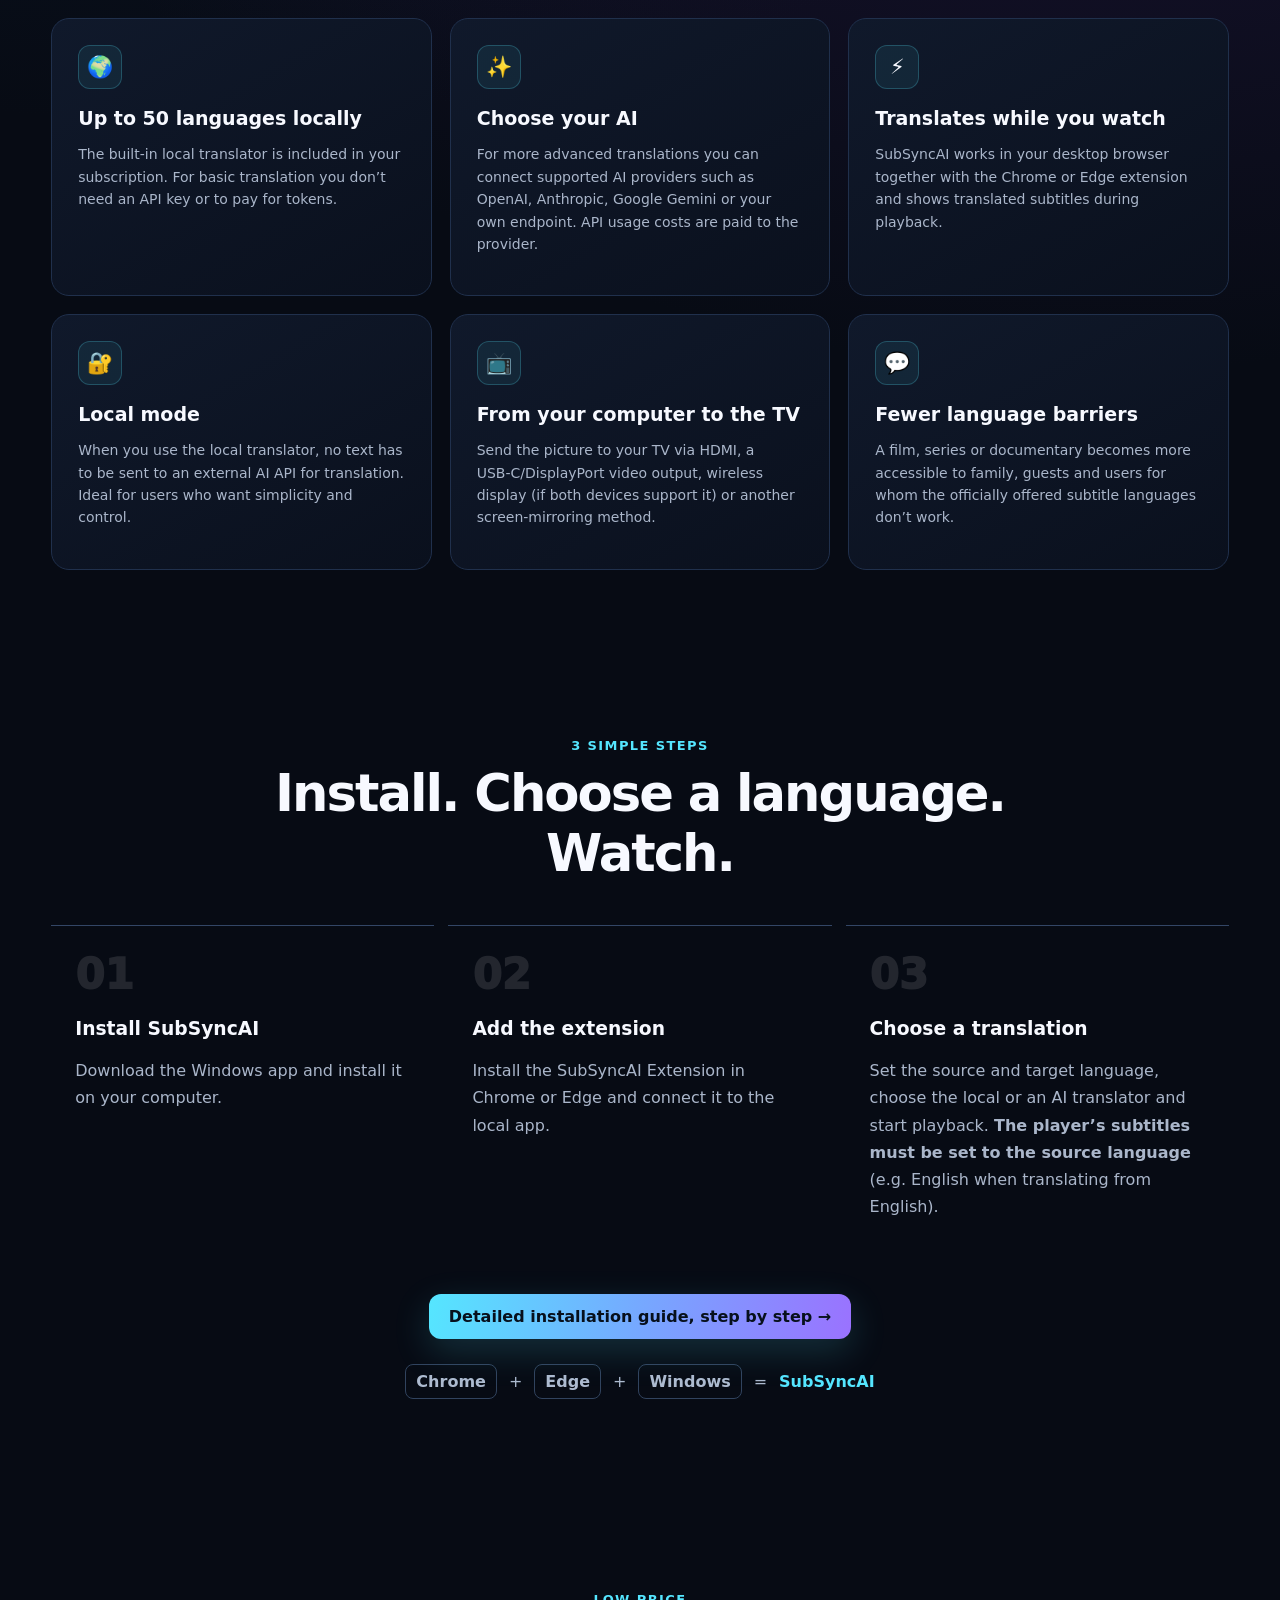
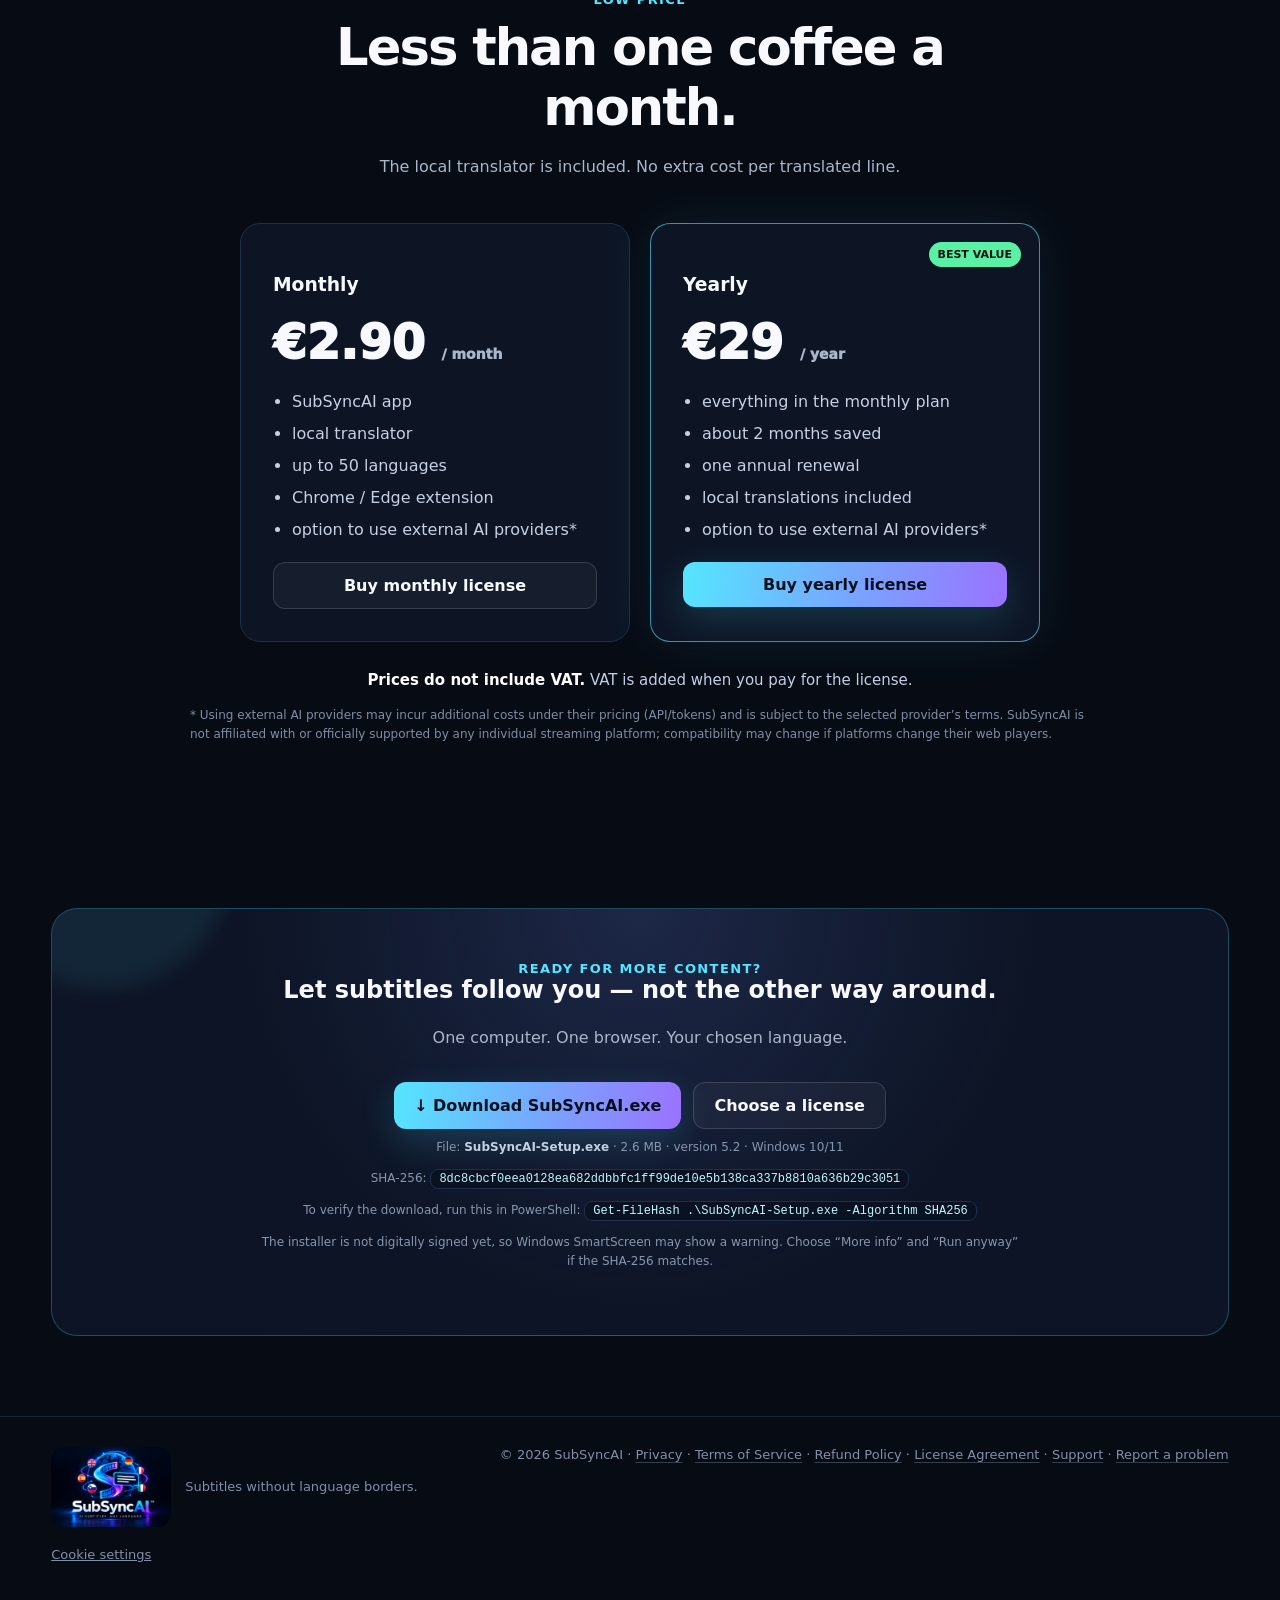
==== commit 177c1ae5: "css" ====
--- a/index.html
+++ b/index.html
@@ -8,7 +8,7 @@
 <link rel="stylesheet" href="assets/site.css"></head>
 <body><div class="progress" id="progress"></div><div class="cursor-glow" id="cursorGlow"></div>
 <div class="wrap"><nav class="nav"><a class="brand" href="#"><img class="mark logo-full" src="images/logo-nav.png" width="225" height="150" alt="SubSyncAI – AI subtitles. Any language."></a><div class="links"><a href="#features" data-i18n="nav_features">Features</a><a href="#how" data-i18n="nav_how">How it works</a><a href="install.html" data-i18n="nav_guide">Install guide</a><a href="#price" data-i18n="nav_price">Pricing</a><select id="lang" class="langsel" aria-label="Language"><option value="en">English</option></select><a class="btn" href="#download" data-i18n="nav_download">Download</a></div></nav></div>
-<main><div class="wrap"><section class="hero"><div><div class="pill"><span class="dot"></span> <span data-i18n="pill">Real-time subtitle translation</span></div><h1 data-i18n="h1">More languages.<br><span class="grad">More content.</span><br>Fewer limits.</h1><p class="lead" data-i18n="lead">SubSyncAI translates subtitles on the fly while you watch streaming content in your browser. Choose your language and enjoy the content, even when the subtitles you want aren’t available.</p><p class="platforms" data-i18n="hero_platforms"><b>Use it while watching Netflix or HBO Max.</b> Open a film or series in your Chrome or Edge browser and the subtitles appear in your language, right on the video.</p><div class="freebar"><span class="freeicon">✓</span><span data-i18n="hero_free"><b>Local translator — no extra cost.</b> Included in your subscription: no API key, no fee per translated line. Or use your own <em>AI</em>.</span></div><div class="actions"><a class="btn primary" href="https://download.subsyncai.app/SubSyncAI-Setup.exe" rel="noopener" data-i18n="hero_dl">Download SubSyncAI for Windows</a><a class="btn" href="#how" data-i18n="hero_how">See how it works ↓</a></div><div class="micro" data-i18n="micro1">✓ Chrome & Edge &nbsp; • &nbsp; ✓ local translator &nbsp; • &nbsp; ✓ up to 50 languages, no API key</div></div><div class="screen"><img class="heroimg" src="images/index_picture.jpg" width="1400" height="781" alt="A living room with a large TV showing a film with French subtitles and an English translation below them" data-i18n-alt="hero_img_alt" fetchpriority="high" decoding="async"><div class="float f1" data-i18n="f1">⚡ Translation while playing<br><b style="color:var(--green)">ready</b></div><div class="float f2" data-i18n="f2">🔒 Local mode<br><b>no API key</b></div></div></section></div>
+<main><div class="wrap"><section class="hero"><div><div class="pill"><span class="dot"></span> <span data-i18n="pill">Real-time subtitle translation</span></div><h1 data-i18n="h1">More languages.<br><span class="grad">More content.</span><br>Fewer limits.</h1><p class="lead" data-i18n="lead">SubSyncAI translates subtitles on the fly while you watch streaming content in your browser. Choose your language and enjoy the content, even when the subtitles you want aren’t available.</p><div class="freebar platforms"><span class="freeicon">▶</span><span data-i18n="hero_platforms"><b>Use it while watching Netflix or HBO Max.</b> Open a film or series in your Chrome or Edge browser and the subtitles appear in your language, right on the video.</span></div><div class="freebar"><span class="freeicon">✓</span><span data-i18n="hero_free"><b>Local translator — no extra cost.</b> Included in your subscription: no API key, no fee per translated line. Or use your own <em>AI</em>.</span></div><div class="actions"><a class="btn primary" href="https://download.subsyncai.app/SubSyncAI-Setup.exe" rel="noopener" data-i18n="hero_dl">Download SubSyncAI for Windows</a><a class="btn" href="#how" data-i18n="hero_how">See how it works ↓</a></div><div class="micro" data-i18n="micro1">✓ Chrome & Edge &nbsp; • &nbsp; ✓ local translator &nbsp; • &nbsp; ✓ up to 50 languages, no API key</div></div><div class="screen"><img class="heroimg" src="images/index_picture.jpg" width="1400" height="781" alt="A living room with a large TV showing a film with French subtitles and an English translation below them" data-i18n-alt="hero_img_alt" fetchpriority="high" decoding="async"><div class="float f1" data-i18n="f1">⚡ Translation while playing<br><b style="color:var(--green)">ready</b></div><div class="float f2" data-i18n="f2">🔒 Local mode<br><b>no API key</b></div></div></section></div>
 <section class="section" id="features"><div class="wrap"><div class="center"><div class="eyebrow" data-i18n="feat_eyebrow">Why SubSyncAI?</div><h2 data-i18n="feat_h2">Subtitles that speak your language.</h2><p class="sub" data-i18n="feat_sub">A simple desktop helper and a browser extension let you translate subtitles on the fly — with no complicated setup.</p></div><div class="grid"><div class="card"><div class="icon">🌍</div><h3 data-i18n="c1_t">Up to 50 languages locally</h3><p data-i18n="c1_p">The built-in local translator is included in your subscription. For basic translation you don’t need an API key or to pay for tokens.</p></div><div class="card"><div class="icon">✨</div><h3 data-i18n="c2_t">Choose your AI</h3><p data-i18n="c2_p">For more advanced translations you can connect supported AI providers such as OpenAI, Anthropic, Google Gemini or your own endpoint. API usage costs are paid to the provider.</p></div><div class="card"><div class="icon">⚡</div><h3 data-i18n="c3_t">Translates while you watch</h3><p data-i18n="c3_p">SubSyncAI works in your desktop browser together with the Chrome or Edge extension and shows translated subtitles during playback.</p></div><div class="card"><div class="icon">🔐</div><h3 data-i18n="c4_t">Local mode</h3><p data-i18n="c4_p">When you use the local translator, no text has to be sent to an external AI API for translation. Ideal for users who want simplicity and control.</p></div><div class="card"><div class="icon">📺</div><h3 data-i18n="c5_t">From your computer to the TV</h3><p data-i18n="c5_p">Send the picture to your TV via HDMI, a USB‑C/DisplayPort video output, wireless display (if both devices support it) or another screen-mirroring method.</p></div><div class="card"><div class="icon">💬</div><h3 data-i18n="c6_t">Fewer language barriers</h3><p data-i18n="c6_p">A film, series or documentary becomes more accessible to family, guests and users for whom the officially offered subtitle languages don’t work.</p></div></div></div></section>
 <section class="section" id="how"><div class="wrap"><div class="center"><div class="eyebrow" data-i18n="how_eyebrow">3 simple steps</div><h2 data-i18n="how_h2">Install. Choose a language. Watch.</h2></div><div class="steps"><div class="step"><div class="num">01</div><h3 data-i18n="s1_t">Install SubSyncAI</h3><p class="sub" data-i18n="s1_p">Download the Windows app and install it on your computer.</p></div><div class="step"><div class="num">02</div><h3 data-i18n="s2_t">Add the extension</h3><p class="sub" data-i18n="s2_p">Install the SubSyncAI Extension in Chrome or Edge and connect it to the local app.</p></div><div class="step"><div class="num">03</div><h3 data-i18n="s3_t">Choose a translation</h3><p class="sub" data-i18n="s3_p">Set the source and target language, choose the local or an AI translator and start playback. <b>The player’s subtitles must be set to the source language</b> (e.g. English when translating from English).</p></div></div><div class="center" style="margin-top:34px"><a class="btn primary" href="install.html" data-i18n="how_guide">Detailed installation guide, step by step →</a></div><div class="logo-row"><span class="mini-logo">Chrome</span><span>+</span><span class="mini-logo">Edge</span><span>+</span><span class="mini-logo">Windows</span><span>=</span><b style="color:var(--cyan)">SubSyncAI</b></div></div></section>
 <section class="section" id="price"><div class="wrap"><div class="center"><div class="eyebrow" data-i18n="price_eyebrow">Low price</div><h2 data-i18n="price_h2">Less than one coffee a month.</h2><p class="sub" data-i18n="price_sub">The local translator is included. No extra cost per translated line.</p></div><div class="pricing"><div class="price"><h3 data-i18n="monthly">Monthly</h3><div class="amount" data-i18n="amt_m">€2.90 <small>/ month</small></div><ul><li data-i18n="li_app">SubSyncAI app</li><li data-i18n="li_local">local translator</li><li data-i18n="li_50">up to 50 languages</li><li data-i18n="li_ext">Chrome / Edge extension</li><li data-i18n="li_ai">option to use external AI providers*</li></ul><a class="btn" style="width:100%" href="https://subsyncai.lemonsqueezy.com/checkout/buy/ce95300b-350b-40b0-95d6-edd36568e374?discount=0" target="_blank" rel="noopener" data-i18n="buy_m">Buy monthly license</a></div><div class="price hot"><span class="badge" data-i18n="badge">BEST VALUE</span><h3 data-i18n="yearly">Yearly</h3><div class="amount" data-i18n="amt_y">€29 <small>/ year</small></div><ul><li data-i18n="li_all">everything in the monthly plan</li><li data-i18n="li_save">about 2 months saved</li><li data-i18n="li_renew">one annual renewal</li><li data-i18n="li_incl">local translations included</li><li data-i18n="li_ai">option to use external AI providers*</li></ul><a class="btn primary" style="width:100%" href="https://subsyncai.lemonsqueezy.com/checkout/buy/ce95300b-350b-40b0-95d6-edd36568e374?discount=0" target="_blank" rel="noopener" data-i18n="buy_y">Buy yearly license</a></div></div><p class="note vat" data-i18n="vat_note"><b>Prices do not include VAT.</b> VAT is added when you pay for the license.</p><p class="note" data-i18n="note">* Using external AI providers may incur additional costs under their pricing (API/tokens) and is subject to the selected provider’s terms. SubSyncAI is not affiliated with or officially supported by any individual streaming platform; compatibility may change if platforms change their web players.</p></div></section>
--- a/assets/site.css
+++ b/assets/site.css
@@ -40,4 +40,4 @@
 .f2{left:auto;right:-22px;bottom:26px}
 @media(min-width:851px){.hero>div:first-child{position:relative;z-index:2}.screen{z-index:1;margin-left:-140px}.screen::after{content:"";position:absolute;inset:12px;border-radius:14px;pointer-events:none;background:linear-gradient(90deg,#070b14d9 0,#070b1488 16%,#070b1400 42%)}}
 
-.platforms{max-width:650px;margin:18px 0 0;padding:14px 16px;border-left:3px solid var(--cyan);background:#55e6ff0d;border-radius:0 12px 12px 0;color:#d6deed;font-size:16px;line-height:1.6}.platforms b{color:var(--text)}
+.freebar.platforms{margin:0 0 14px;border-color:#55e6ff66;background:linear-gradient(135deg,#55e6ff1f,#9a72ff0d);box-shadow:0 0 34px #55e6ff1a;color:#e3f8ff}.freebar.platforms b{color:var(--cyan)}.freebar.platforms .freeicon{background:var(--cyan);color:#06222b;font-size:11px;padding-left:2px}
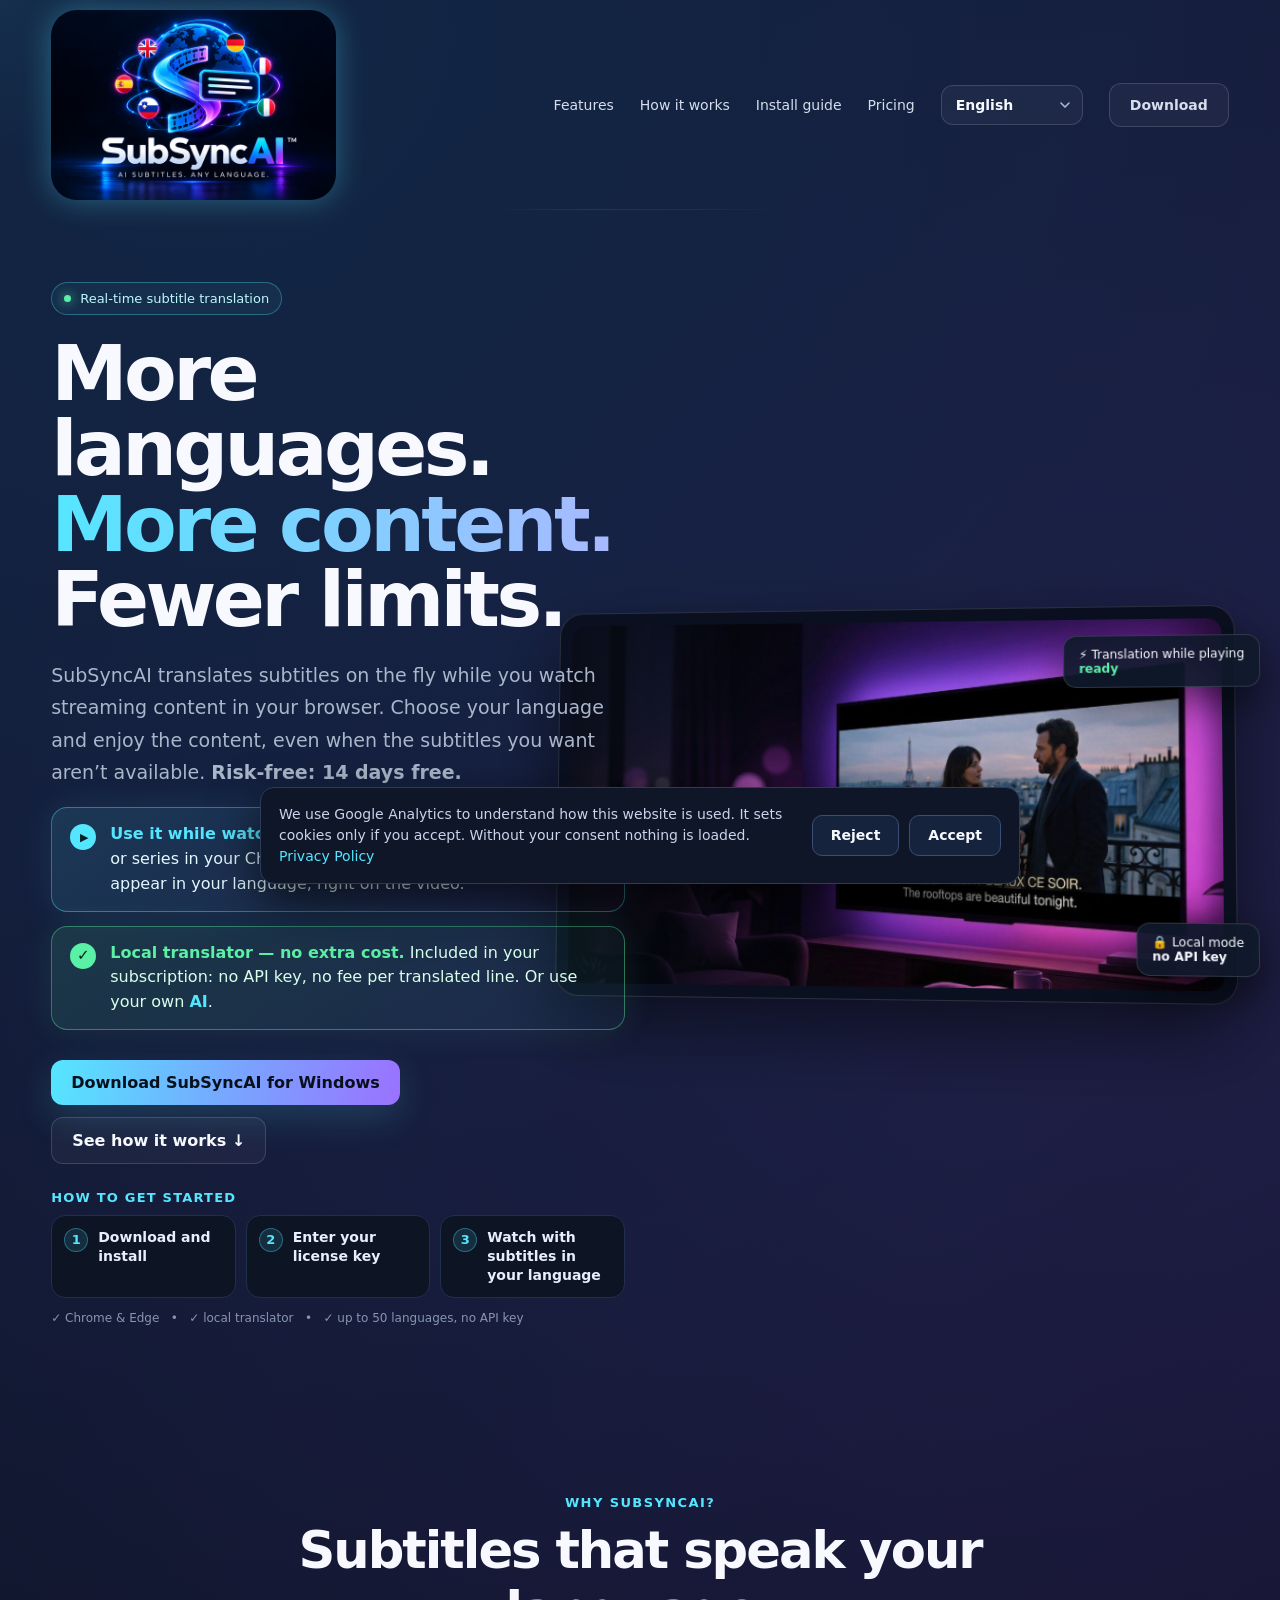
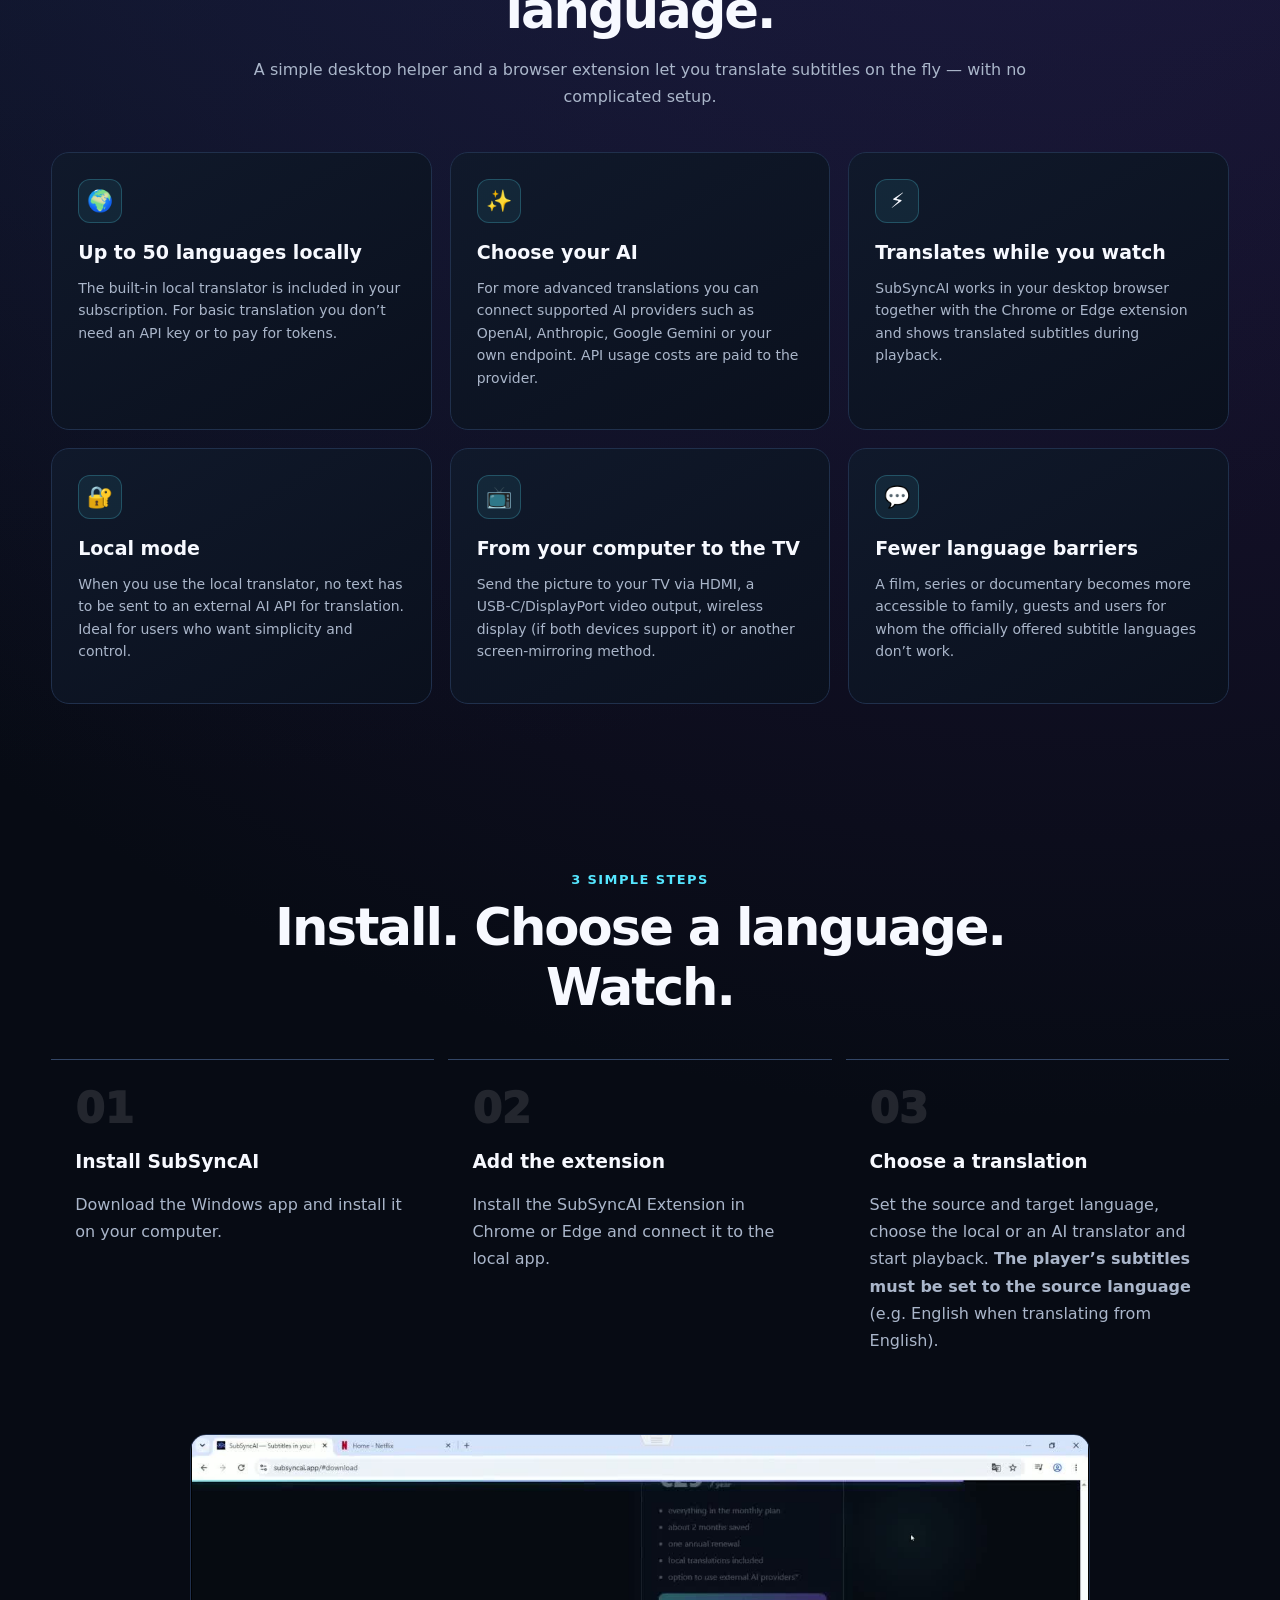
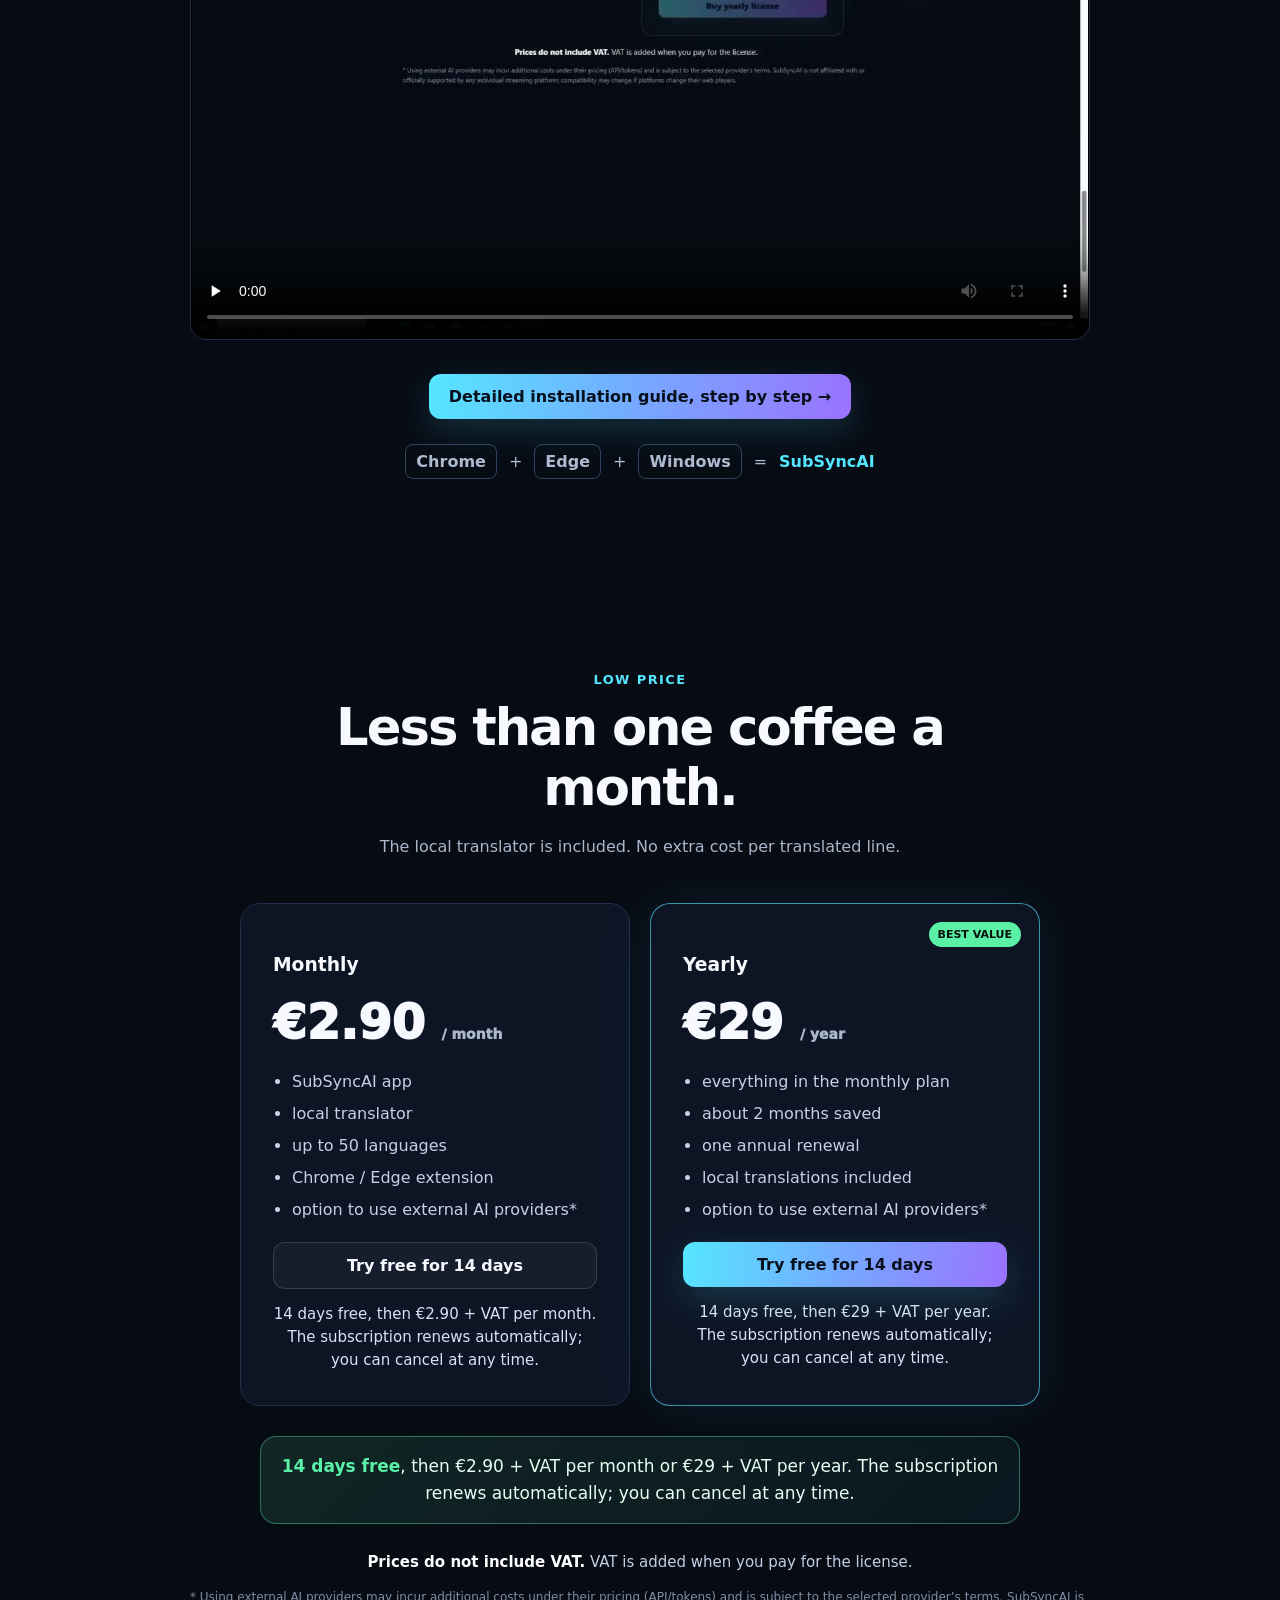
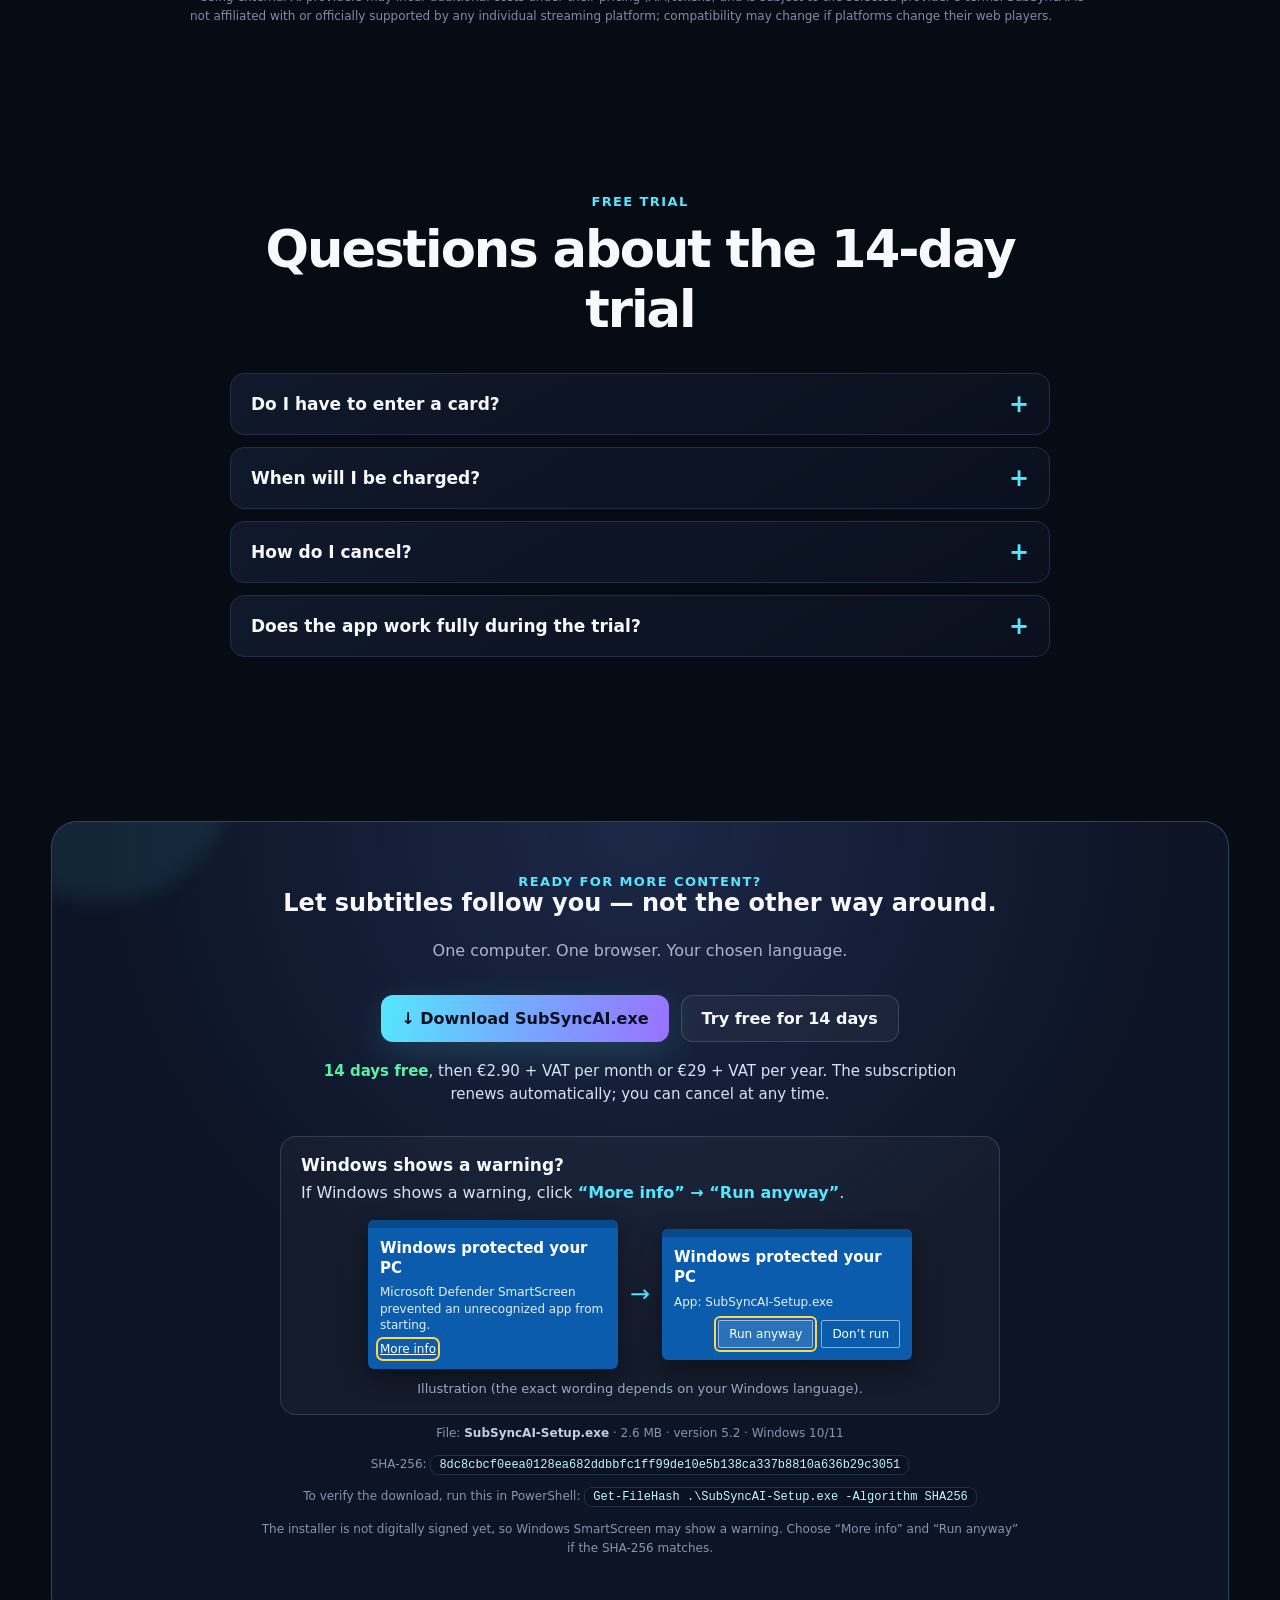
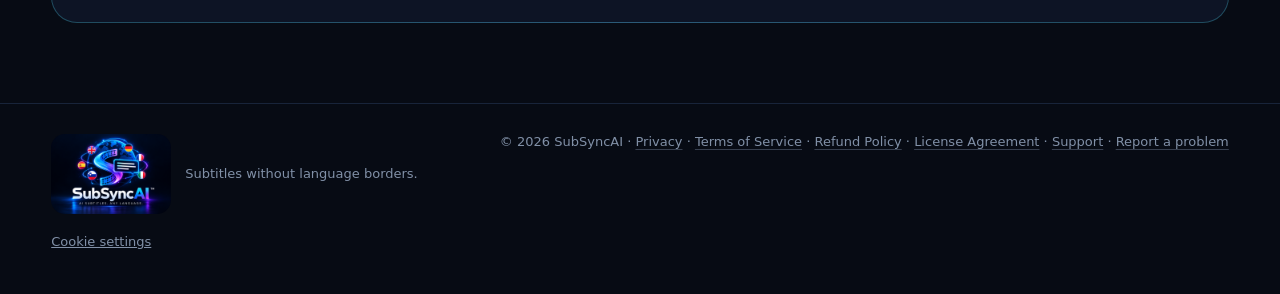
==== commit b13d816b: "14 days trial" ====
--- a/index.html
+++ b/index.html
@@ -8,11 +8,12 @@
 <link rel="stylesheet" href="assets/site.css"></head>
 <body><div class="progress" id="progress"></div><div class="cursor-glow" id="cursorGlow"></div>
 <div class="wrap"><nav class="nav"><a class="brand" href="#"><img class="mark logo-full" src="images/logo-nav.png" width="225" height="150" alt="SubSyncAI – AI subtitles. Any language."></a><div class="links"><a href="#features" data-i18n="nav_features">Features</a><a href="#how" data-i18n="nav_how">How it works</a><a href="install.html" data-i18n="nav_guide">Install guide</a><a href="#price" data-i18n="nav_price">Pricing</a><select id="lang" class="langsel" aria-label="Language"><option value="en">English</option></select><a class="btn" href="#download" data-i18n="nav_download">Download</a></div></nav></div>
-<main><div class="wrap"><section class="hero"><div><div class="pill"><span class="dot"></span> <span data-i18n="pill">Real-time subtitle translation</span></div><h1 data-i18n="h1">More languages.<br><span class="grad">More content.</span><br>Fewer limits.</h1><p class="lead" data-i18n="lead">SubSyncAI translates subtitles on the fly while you watch streaming content in your browser. Choose your language and enjoy the content, even when the subtitles you want aren’t available.</p><div class="freebar platforms"><span class="freeicon">▶</span><span data-i18n="hero_platforms"><b>Use it while watching Netflix or HBO Max.</b> Open a film or series in your Chrome or Edge browser and the subtitles appear in your language, right on the video.</span></div><div class="freebar"><span class="freeicon">✓</span><span data-i18n="hero_free"><b>Local translator — no extra cost.</b> Included in your subscription: no API key, no fee per translated line. Or use your own <em>AI</em>.</span></div><div class="actions"><a class="btn primary" href="https://download.subsyncai.app/SubSyncAI-Setup.exe" rel="noopener" data-i18n="hero_dl">Download SubSyncAI for Windows</a><a class="btn" href="#how" data-i18n="hero_how">See how it works ↓</a></div><div class="micro" data-i18n="micro1">✓ Chrome & Edge &nbsp; • &nbsp; ✓ local translator &nbsp; • &nbsp; ✓ up to 50 languages, no API key</div></div><div class="screen"><img class="heroimg" src="images/index_picture.jpg" width="1400" height="781" alt="A living room with a large TV showing a film with French subtitles and an English translation below them" data-i18n-alt="hero_img_alt" fetchpriority="high" decoding="async"><div class="float f1" data-i18n="f1">⚡ Translation while playing<br><b style="color:var(--green)">ready</b></div><div class="float f2" data-i18n="f2">🔒 Local mode<br><b>no API key</b></div></div></section></div>
+<main><div class="wrap"><section class="hero"><div><div class="pill"><span class="dot"></span> <span data-i18n="pill">Real-time subtitle translation</span></div><h1 data-i18n="h1">More languages.<br><span class="grad">More content.</span><br>Fewer limits.</h1><p class="lead" data-i18n="lead">SubSyncAI translates subtitles on the fly while you watch streaming content in your browser. Choose your language and enjoy the content, even when the subtitles you want aren’t available. <b>Risk-free: 14 days free.</b></p><div class="freebar platforms"><span class="freeicon">▶</span><span data-i18n="hero_platforms"><b>Use it while watching Netflix or HBO Max.</b> Open a film or series in your Chrome or Edge browser and the subtitles appear in your language, right on the video.</span></div><div class="freebar"><span class="freeicon">✓</span><span data-i18n="hero_free"><b>Local translator — no extra cost.</b> Included in your subscription: no API key, no fee per translated line. Or use your own <em>AI</em>.</span></div><div class="actions"><a class="btn primary" href="https://download.subsyncai.app/SubSyncAI-Setup.exe" rel="noopener" data-i18n="hero_dl">Download SubSyncAI for Windows</a><a class="btn" href="#how" data-i18n="hero_how">See how it works ↓</a></div><div class="quick"><div class="quick-t" data-i18n="hs_title">How to get started</div><ol><li><span>1</span><b data-i18n="hs1">Download and install</b></li><li><span>2</span><b data-i18n="hs2">Enter your license key</b></li><li><span>3</span><b data-i18n="hs3">Watch with subtitles in your language</b></li></ol></div><div class="micro" data-i18n="micro1">✓ Chrome & Edge &nbsp; • &nbsp; ✓ local translator &nbsp; • &nbsp; ✓ up to 50 languages, no API key</div></div><div class="screen"><img class="heroimg" src="images/index_picture.jpg" width="1400" height="781" alt="A living room with a large TV showing a film with French subtitles and an English translation below them" data-i18n-alt="hero_img_alt" fetchpriority="high" decoding="async"><div class="float f1" data-i18n="f1">⚡ Translation while playing<br><b style="color:var(--green)">ready</b></div><div class="float f2" data-i18n="f2">🔒 Local mode<br><b>no API key</b></div></div></section></div>
 <section class="section" id="features"><div class="wrap"><div class="center"><div class="eyebrow" data-i18n="feat_eyebrow">Why SubSyncAI?</div><h2 data-i18n="feat_h2">Subtitles that speak your language.</h2><p class="sub" data-i18n="feat_sub">A simple desktop helper and a browser extension let you translate subtitles on the fly — with no complicated setup.</p></div><div class="grid"><div class="card"><div class="icon">🌍</div><h3 data-i18n="c1_t">Up to 50 languages locally</h3><p data-i18n="c1_p">The built-in local translator is included in your subscription. For basic translation you don’t need an API key or to pay for tokens.</p></div><div class="card"><div class="icon">✨</div><h3 data-i18n="c2_t">Choose your AI</h3><p data-i18n="c2_p">For more advanced translations you can connect supported AI providers such as OpenAI, Anthropic, Google Gemini or your own endpoint. API usage costs are paid to the provider.</p></div><div class="card"><div class="icon">⚡</div><h3 data-i18n="c3_t">Translates while you watch</h3><p data-i18n="c3_p">SubSyncAI works in your desktop browser together with the Chrome or Edge extension and shows translated subtitles during playback.</p></div><div class="card"><div class="icon">🔐</div><h3 data-i18n="c4_t">Local mode</h3><p data-i18n="c4_p">When you use the local translator, no text has to be sent to an external AI API for translation. Ideal for users who want simplicity and control.</p></div><div class="card"><div class="icon">📺</div><h3 data-i18n="c5_t">From your computer to the TV</h3><p data-i18n="c5_p">Send the picture to your TV via HDMI, a USB‑C/DisplayPort video output, wireless display (if both devices support it) or another screen-mirroring method.</p></div><div class="card"><div class="icon">💬</div><h3 data-i18n="c6_t">Fewer language barriers</h3><p data-i18n="c6_p">A film, series or documentary becomes more accessible to family, guests and users for whom the officially offered subtitle languages don’t work.</p></div></div></div></section>
-<section class="section" id="how"><div class="wrap"><div class="center"><div class="eyebrow" data-i18n="how_eyebrow">3 simple steps</div><h2 data-i18n="how_h2">Install. Choose a language. Watch.</h2></div><div class="steps"><div class="step"><div class="num">01</div><h3 data-i18n="s1_t">Install SubSyncAI</h3><p class="sub" data-i18n="s1_p">Download the Windows app and install it on your computer.</p></div><div class="step"><div class="num">02</div><h3 data-i18n="s2_t">Add the extension</h3><p class="sub" data-i18n="s2_p">Install the SubSyncAI Extension in Chrome or Edge and connect it to the local app.</p></div><div class="step"><div class="num">03</div><h3 data-i18n="s3_t">Choose a translation</h3><p class="sub" data-i18n="s3_p">Set the source and target language, choose the local or an AI translator and start playback. <b>The player’s subtitles must be set to the source language</b> (e.g. English when translating from English).</p></div></div><div class="center" style="margin-top:34px"><a class="btn primary" href="install.html" data-i18n="how_guide">Detailed installation guide, step by step →</a></div><div class="logo-row"><span class="mini-logo">Chrome</span><span>+</span><span class="mini-logo">Edge</span><span>+</span><span class="mini-logo">Windows</span><span>=</span><b style="color:var(--cyan)">SubSyncAI</b></div></div></section>
-<section class="section" id="price"><div class="wrap"><div class="center"><div class="eyebrow" data-i18n="price_eyebrow">Low price</div><h2 data-i18n="price_h2">Less than one coffee a month.</h2><p class="sub" data-i18n="price_sub">The local translator is included. No extra cost per translated line.</p></div><div class="pricing"><div class="price"><h3 data-i18n="monthly">Monthly</h3><div class="amount" data-i18n="amt_m">€2.90 <small>/ month</small></div><ul><li data-i18n="li_app">SubSyncAI app</li><li data-i18n="li_local">local translator</li><li data-i18n="li_50">up to 50 languages</li><li data-i18n="li_ext">Chrome / Edge extension</li><li data-i18n="li_ai">option to use external AI providers*</li></ul><a class="btn" style="width:100%" href="https://subsyncai.lemonsqueezy.com/checkout/buy/ce95300b-350b-40b0-95d6-edd36568e374?discount=0" target="_blank" rel="noopener" data-i18n="buy_m">Buy monthly license</a></div><div class="price hot"><span class="badge" data-i18n="badge">BEST VALUE</span><h3 data-i18n="yearly">Yearly</h3><div class="amount" data-i18n="amt_y">€29 <small>/ year</small></div><ul><li data-i18n="li_all">everything in the monthly plan</li><li data-i18n="li_save">about 2 months saved</li><li data-i18n="li_renew">one annual renewal</li><li data-i18n="li_incl">local translations included</li><li data-i18n="li_ai">option to use external AI providers*</li></ul><a class="btn primary" style="width:100%" href="https://subsyncai.lemonsqueezy.com/checkout/buy/ce95300b-350b-40b0-95d6-edd36568e374?discount=0" target="_blank" rel="noopener" data-i18n="buy_y">Buy yearly license</a></div></div><p class="note vat" data-i18n="vat_note"><b>Prices do not include VAT.</b> VAT is added when you pay for the license.</p><p class="note" data-i18n="note">* Using external AI providers may incur additional costs under their pricing (API/tokens) and is subject to the selected provider’s terms. SubSyncAI is not affiliated with or officially supported by any individual streaming platform; compatibility may change if platforms change their web players.</p></div></section>
-<div class="wrap" id="download"><section class="cta"><div class="eyebrow" data-i18n="cta_eyebrow">Ready for more content?</div><h2 data-i18n="cta_h2">Let subtitles follow you — not the other way around.</h2><p class="sub" data-i18n="cta_sub">One computer. One browser. Your chosen language.</p><div class="actions" style="justify-content:center"><a class="btn primary" href="https://download.subsyncai.app/SubSyncAI-Setup.exe" rel="noopener" data-i18n="cta_dl">↓ Download SubSyncAI.exe</a><a class="btn" href="#price" data-i18n="cta_lic">Choose a license</a></div><div class="dlinfo"><p class="micro" data-i18n="dl_file">File: <b>SubSyncAI-Setup.exe</b> · 2.6 MB · version 5.2 · Windows 10/11</p><p class="micro">SHA-256: <code id="sha256">8dc8cbcf0eea0128ea682ddbbfc1ff99de10e5b138ca337b8810a636b29c3051</code></p><p class="micro"><span data-i18n="dl_verify">To verify the download, run this in PowerShell:</span> <code>Get-FileHash .\SubSyncAI-Setup.exe -Algorithm SHA256</code></p><p class="micro" data-i18n="dl_warn">The installer is not digitally signed yet, so Windows SmartScreen may show a warning. Choose “More info” and “Run anyway” if the SHA-256 matches.</p></div></section></div></main>
+<section class="section" id="how"><div class="wrap"><div class="center"><div class="eyebrow" data-i18n="how_eyebrow">3 simple steps</div><h2 data-i18n="how_h2">Install. Choose a language. Watch.</h2></div><div class="steps"><div class="step"><div class="num">01</div><h3 data-i18n="s1_t">Install SubSyncAI</h3><p class="sub" data-i18n="s1_p">Download the Windows app and install it on your computer.</p></div><div class="step"><div class="num">02</div><h3 data-i18n="s2_t">Add the extension</h3><p class="sub" data-i18n="s2_p">Install the SubSyncAI Extension in Chrome or Edge and connect it to the local app.</p></div><div class="step"><div class="num">03</div><h3 data-i18n="s3_t">Choose a translation</h3><p class="sub" data-i18n="s3_p">Set the source and target language, choose the local or an AI translator and start playback. <b>The player’s subtitles must be set to the source language</b> (e.g. English when translating from English).</p></div></div><div class="howvideo"><video controls preload="none" playsinline poster="images/tutorial_poster.jpg" aria-label="Video tutorial: installing SubSyncAI"><source src="images/SubSyncAI_tutorial_web.mp4" type="video/mp4"></video></div><div class="center" style="margin-top:34px"><a class="btn primary" href="install.html" data-i18n="how_guide">Detailed installation guide, step by step →</a></div><div class="logo-row"><span class="mini-logo">Chrome</span><span>+</span><span class="mini-logo">Edge</span><span>+</span><span class="mini-logo">Windows</span><span>=</span><b style="color:var(--cyan)">SubSyncAI</b></div></div></section>
+<section class="section" id="price"><div class="wrap"><div class="center"><div class="eyebrow" data-i18n="price_eyebrow">Low price</div><h2 data-i18n="price_h2">Less than one coffee a month.</h2><p class="sub" data-i18n="price_sub">The local translator is included. No extra cost per translated line.</p></div><div class="pricing"><div class="price"><h3 data-i18n="monthly">Monthly</h3><div class="amount" data-i18n="amt_m">€2.90 <small>/ month</small></div><ul><li data-i18n="li_app">SubSyncAI app</li><li data-i18n="li_local">local translator</li><li data-i18n="li_50">up to 50 languages</li><li data-i18n="li_ext">Chrome / Edge extension</li><li data-i18n="li_ai">option to use external AI providers*</li></ul><a class="btn" style="width:100%" href="https://subsyncai.lemonsqueezy.com/checkout/buy/d549840a-7ad7-4123-89e5-be01568e5661?discount=0" target="_blank" rel="noopener" data-plan="monthly" data-i18n="buy_m">Try free for 14 days</a><p class="trialnote" data-i18n="trial_m">14 days free, then €2.90 + VAT per month. The subscription renews automatically; you can cancel at any time.</p></div><div class="price hot"><span class="badge" data-i18n="badge">BEST VALUE</span><h3 data-i18n="yearly">Yearly</h3><div class="amount" data-i18n="amt_y">€29 <small>/ year</small></div><ul><li data-i18n="li_all">everything in the monthly plan</li><li data-i18n="li_save">about 2 months saved</li><li data-i18n="li_renew">one annual renewal</li><li data-i18n="li_incl">local translations included</li><li data-i18n="li_ai">option to use external AI providers*</li></ul><a class="btn primary" style="width:100%" href="https://subsyncai.lemonsqueezy.com/checkout/buy/ce95300b-350b-40b0-95d6-edd36568e374?discount=0" target="_blank" rel="noopener" data-plan="yearly" data-i18n="buy_y">Try free for 14 days</a><p class="trialnote" data-i18n="trial_y">14 days free, then €29 + VAT per year. The subscription renews automatically; you can cancel at any time.</p></div></div><p class="trialall" data-i18n="trial_all"><b>14 days free</b>, then €2.90 + VAT per month or €29 + VAT per year. The subscription renews automatically; you can cancel at any time.</p><p class="note vat" data-i18n="vat_note"><b>Prices do not include VAT.</b> VAT is added when you pay for the license.</p><p class="note" data-i18n="note">* Using external AI providers may incur additional costs under their pricing (API/tokens) and is subject to the selected provider’s terms. SubSyncAI is not affiliated with or officially supported by any individual streaming platform; compatibility may change if platforms change their web players.</p></div></section>
+<section class="section" id="faq"><div class="wrap"><div class="center"><div class="eyebrow" data-i18n="faq_eyebrow">Free trial</div><h2 data-i18n="faq_h2">Questions about the 14-day trial</h2></div><div class="faq"><details><summary data-i18n="faq1_q">Do I have to enter a card?</summary><p data-i18n="faq1_a">Yes. A payment card is required to start the trial, but it is only charged after the 14 days are over.</p></details><details><summary data-i18n="faq2_q">When will I be charged?</summary><p data-i18n="faq2_a">After the 14-day trial ends: €2.90 + VAT for the monthly plan or €29 + VAT for the yearly plan. The same amount is then charged at every renewal.</p></details><details><summary data-i18n="faq3_q">How do I cancel?</summary><p data-i18n="faq3_a">At any time before the trial ends, and you will not be charged. Use the link in the e-mail you receive from Lemon Squeezy after signing up, or write to <a href="mailto:support@subsyncai.app">support@subsyncai.app</a>.</p></details><details><summary data-i18n="faq4_q">Does the app work fully during the trial?</summary><p data-i18n="faq4_a">Yes. During the trial you can use everything in your plan, including the local translator.</p></details></div></div></section>
+<div class="wrap" id="download"><section class="cta"><div class="eyebrow" data-i18n="cta_eyebrow">Ready for more content?</div><h2 data-i18n="cta_h2">Let subtitles follow you — not the other way around.</h2><p class="sub" data-i18n="cta_sub">One computer. One browser. Your chosen language.</p><div class="actions" style="justify-content:center"><a class="btn primary" href="https://download.subsyncai.app/SubSyncAI-Setup.exe" rel="noopener" data-i18n="cta_dl">↓ Download SubSyncAI.exe</a><a class="btn" href="#price" data-i18n="cta_lic">Try free for 14 days</a></div><p class="trialnote center-note" data-i18n="trial_all"><b>14 days free</b>, then €2.90 + VAT per month or €29 + VAT per year. The subscription renews automatically; you can cancel at any time.</p><div class="ssnote"><div class="ss-text"><b data-i18n="ss_title">Windows shows a warning?</b><p data-i18n="ss_text">If Windows shows a warning, click <b>“More info” → “Run anyway”</b>.</p></div><div class="ss-art" aria-hidden="true"><div class="ss-win"><div class="ss-bar"></div><div class="ss-h">Windows protected your PC</div><div class="ss-p">Microsoft Defender SmartScreen prevented an unrecognized app from starting.</div><div class="ss-l hit">More info</div></div><div class="ss-arrow">→</div><div class="ss-win"><div class="ss-bar"></div><div class="ss-h">Windows protected your PC</div><div class="ss-p">App: SubSyncAI-Setup.exe</div><div class="ss-b"><span class="hit">Run anyway</span><span>Don’t run</span></div></div></div><p class="ss-cap" data-i18n="ss_cap">Illustration (the exact wording depends on your Windows language).</p></div><div class="dlinfo"><p class="micro" data-i18n="dl_file">File: <b>SubSyncAI-Setup.exe</b> · 2.6 MB · version 5.2 · Windows 10/11</p><p class="micro">SHA-256: <code id="sha256">8dc8cbcf0eea0128ea682ddbbfc1ff99de10e5b138ca337b8810a636b29c3051</code></p><p class="micro"><span data-i18n="dl_verify">To verify the download, run this in PowerShell:</span> <code>Get-FileHash .\SubSyncAI-Setup.exe -Algorithm SHA256</code></p><p class="micro" data-i18n="dl_warn">The installer is not digitally signed yet, so Windows SmartScreen may show a warning. Choose “More info” and “Run anyway” if the SHA-256 matches.</p></div></section></div></main>
 <footer class="footer"><div class="wrap"><div><img src="images/logo-nav.png" width="120" height="80" alt="SubSyncAI" style="vertical-align:middle;border-radius:14px;margin-right:14px"><span data-i18n="foot_tag">Subtitles without language borders.</span></div><div data-i18n="foot_copy">© 2026 SubSyncAI · <a href="privacy.html">Privacy</a> · <a href="terms.html">Terms of Service</a> · <a href="refund.html">Refund Policy</a> · <a href="license.html">License Agreement</a> · <a href="mailto:support@subsyncai.app">Support</a> · <a href="report.html">Report a problem</a></div></div></footer>
 <script src="assets/home.js" defer></script>
 <script src="assets/i18n-index.js"></script>
--- a/assets/site.css
+++ b/assets/site.css
@@ -41,3 +41,48 @@
 @media(min-width:851px){.hero>div:first-child{position:relative;z-index:2}.screen{z-index:1;margin-left:-140px}.screen::after{content:"";position:absolute;inset:12px;border-radius:14px;pointer-events:none;background:linear-gradient(90deg,#070b14d9 0,#070b1488 16%,#070b1400 42%)}}
 
 .freebar.platforms{margin:0 0 14px;border-color:#55e6ff66;background:linear-gradient(135deg,#55e6ff1f,#9a72ff0d);box-shadow:0 0 34px #55e6ff1a;color:#e3f8ff}.freebar.platforms b{color:var(--cyan)}.freebar.platforms .freeicon{background:var(--cyan);color:#06222b;font-size:11px;padding-left:2px}
+
+/* 14-day trial: readable disclosure next to every buy action */
+.trialnote{margin:14px 0 0;font-size:15px;line-height:1.55;color:#d6e2f5;text-align:center}
+.trialnote.center-note{max-width:640px;margin:18px auto 0}
+.trialnote b,.trialall b{color:var(--green)}
+.trialall{max-width:760px;margin:30px auto 0;padding:16px 20px;border-radius:16px;border:1px solid #5af0a566;background:linear-gradient(135deg,#5af0a51f,#55e6ff0d);color:#e6fff2;font-size:17px;line-height:1.6;text-align:center}
+.price .btn{text-align:center}
+/* hero: 3 steps */
+.quick{margin-top:26px;max-width:600px}
+.quick-t{font-size:13px;font-weight:850;letter-spacing:1.2px;text-transform:uppercase;color:var(--cyan);margin-bottom:10px}
+.quick ol{list-style:none;margin:0;padding:0;display:grid;grid-template-columns:repeat(3,1fr);gap:10px}
+.quick li{display:flex;gap:10px;align-items:flex-start;padding:12px;border:1px solid var(--line);border-radius:14px;background:#0d1525;line-height:1.35;font-size:14px}
+.quick li span{flex:none;width:24px;height:24px;border-radius:50%;display:grid;place-items:center;background:#55e6ff1f;border:1px solid #55e6ff55;color:var(--cyan);font-weight:900;font-size:13px}
+.quick li b{font-weight:700;color:#e8eefb}
+@media(max-width:560px){.quick ol{grid-template-columns:1fr}}
+/* tutorial video on the home page */
+.howvideo{margin:40px auto 0;max-width:900px}
+.howvideo video{display:block;width:100%;aspect-ratio:16/9;background:#000;border-radius:16px;border:1px solid var(--line)}
+/* FAQ */
+.faq{max-width:820px;margin:34px auto 0;display:grid;gap:12px}
+.faq details{border:1px solid var(--line);border-radius:14px;background:linear-gradient(150deg,#10192b,#0a101d);padding:0 20px}
+.faq summary{cursor:pointer;padding:18px 0;font-weight:800;font-size:17px;list-style:none;display:flex;justify-content:space-between;gap:14px;align-items:center}
+.faq summary::-webkit-details-marker{display:none}
+.faq summary::after{content:"+";color:var(--cyan);font-size:24px;line-height:1;flex:none}
+.faq details[open] summary::after{content:"–"}
+.faq summary:focus-visible{outline:2px solid var(--cyan);outline-offset:2px;border-radius:8px}
+.faq details p{margin:0 0 18px;color:#c5d0e3;line-height:1.7;font-size:16px}
+.faq details p a{color:var(--cyan);text-decoration:underline}
+/* SmartScreen notice (drawn illustration, not a screenshot) */
+.ssnote{max-width:720px;margin:30px auto 0;padding:18px 20px;border:1px solid #ffffff22;border-radius:16px;background:#ffffff08;text-align:left}
+.ssnote .ss-text b{font-size:17px}
+.ssnote .ss-text p{margin:6px 0 14px;font-size:16px;line-height:1.55;color:#d6e2f5}
+.ssnote .ss-text p b{font-size:inherit;color:var(--cyan)}
+.ss-art{display:flex;gap:12px;align-items:center;justify-content:center;flex-wrap:wrap}
+.ss-win{width:250px;background:#0b5cad;color:#fff;border-radius:6px;padding:0 0 12px;font:12px/1.35 "Segoe UI",system-ui,sans-serif;box-shadow:0 8px 24px #0006;overflow:hidden}
+.ss-bar{height:8px;background:#074a8c;margin-bottom:10px}
+.ss-h{font-size:15px;font-weight:600;padding:0 12px 6px}
+.ss-p{padding:0 12px;opacity:.9}
+.ss-l{display:inline-block;margin:8px 0 0 12px;text-decoration:underline}
+.ss-b{display:flex;gap:8px;padding:10px 12px 0;justify-content:flex-end}
+.ss-b span{padding:5px 10px;border:1px solid #ffffff88;border-radius:2px}
+.ss-arrow{font-size:24px;color:var(--cyan)}
+.hit{outline:2px solid #ffd54a;outline-offset:2px;border-radius:3px}
+.ss-b span.hit{background:#ffffff22}
+.ss-cap{margin:12px 0 0;font-size:13px;color:#9aa8c0;text-align:center}
